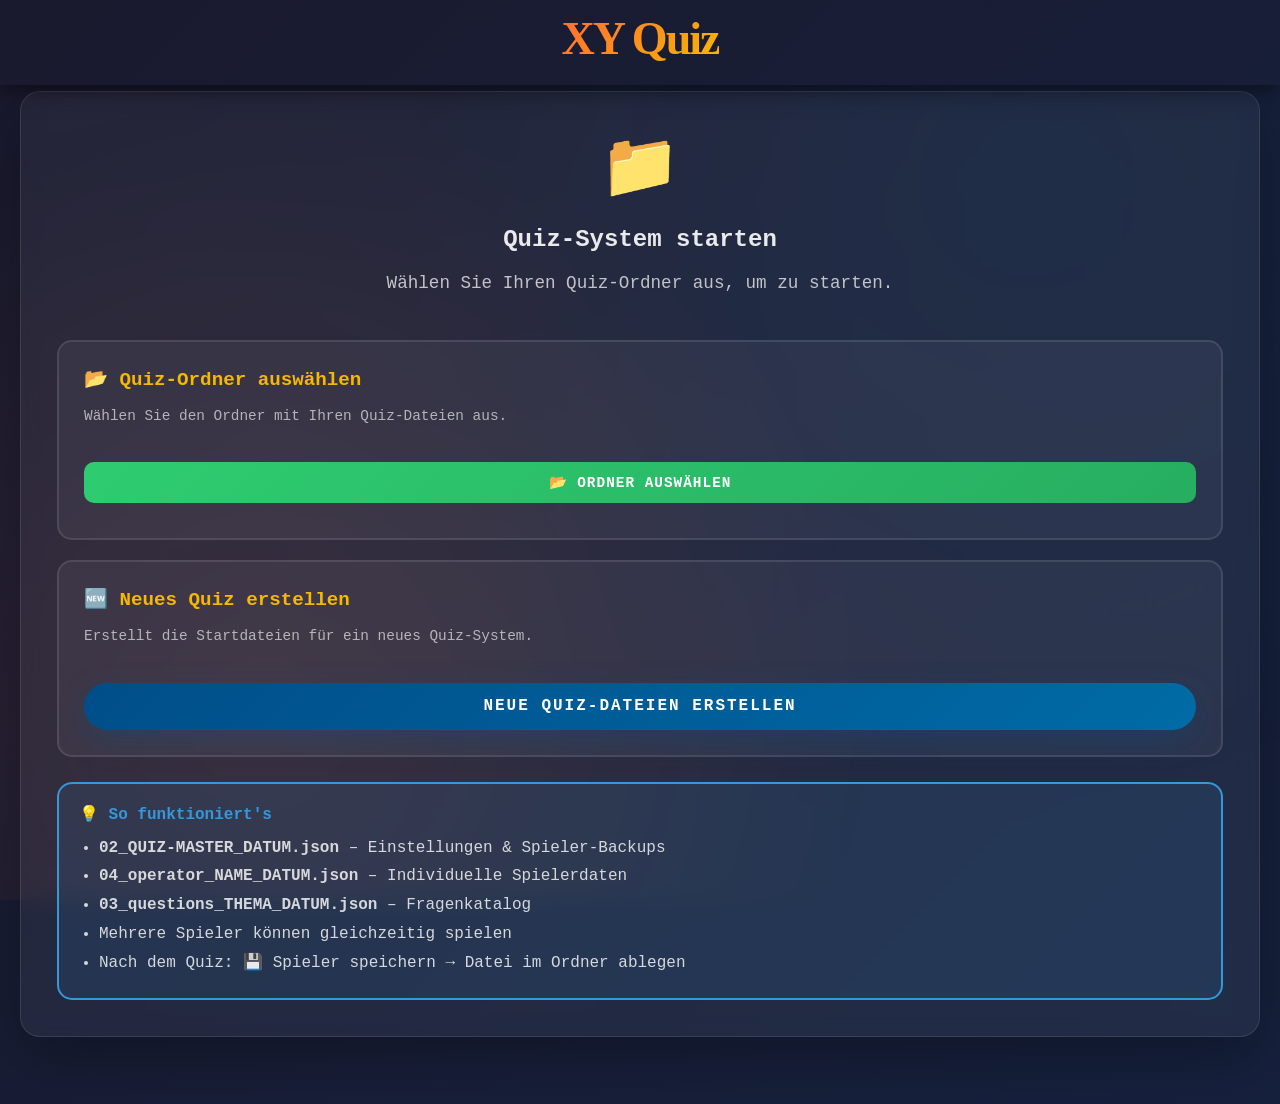
==== index.html @ cc581cd4 "Boss-Fight: Abbrechen-Button hinzugefügt (kein XP bei Abbruch)" ====
<!-- Quiz-System v4.0 — Development Version (Split Files) -->
<!DOCTYPE html>
<html lang="de">
<head>
    <meta charset="UTF-8">
    <meta name="viewport" content="width=device-width, initial-scale=1.0">
    <title>Quiz System</title>
    <link rel="stylesheet" href="css/00-base.css">
    <link rel="stylesheet" href="css/01-screens.css">
    <link rel="stylesheet" href="css/02-admin.css">
    <link rel="stylesheet" href="css/03-plugins.css">
</head>
<body>
<div id="globalBadgeTooltip"></div>
<!-- Badge Sidebars (links und rechts) -->
<div class="badge-sidebar badge-sidebar-left" id="badgeSidebarLeft" style="display: none;">
    <div class="sidebar-header-row">
        <button class="sidebar-collapse-btn-inline" data-action="toggleSidebarCollapse" data-args='["left"]' title="Einklappen">◀</button>
        <div class="sidebar-drag-handle-inline" title="Ziehen zum Verschieben">⠿</div>
        <div class="sidebar-header-username" id="badgeSidebarTitleLeft">Nutzer</div>
    </div>
    <button class="sidebar-reset-btn" id="sidebarResetLeft" data-action="resetSidebarPosition" data-args='["left"]' title="Standardposition" style="display:none;">↺</button>
    <button class="sidebar-save-btn" id="sidebarSaveLeft" data-action="saveSidebarPosition" data-args='["left"]' title="Position für Spieler speichern / wiederherstellen" style="display:none;">📌</button>
    <div class="sidebar-inner" id="sidebarInnerLeft">
        <div id="badgeListLeft"></div>
    </div>
</div>
<div class="badge-sidebar badge-sidebar-right" id="badgeSidebarRight" style="display: none;">
    <div class="sidebar-header-row">
        <div class="sidebar-header-username" id="badgeSidebarTitleRight">Nutzer</div>
        <div class="sidebar-drag-handle-inline" title="Ziehen zum Verschieben">⠿</div>
        <button class="sidebar-collapse-btn-inline" data-action="toggleSidebarCollapse" data-args='["right"]' title="Einklappen">▶</button>
    </div>
    <button class="sidebar-reset-btn" id="sidebarResetRight" data-action="resetSidebarPosition" data-args='["right"]' title="Standardposition" style="display:none;">↺</button>
    <button class="sidebar-save-btn" id="sidebarSaveRight" data-action="saveSidebarPosition" data-args='["right"]' title="Position für Spieler speichern / wiederherstellen" style="display:none;">📌</button>
    <div class="sidebar-inner" id="sidebarInnerRight">
        <div id="badgeListRight"></div>
    </div>
</div>

<!-- Sidebar Toggle-Buttons (sichtbar wenn Sidebar eingeklappt) -->
<button class="sidebar-toggle-tab sidebar-toggle-left" id="sidebarToggleLeft" style="display:none;" data-action="toggleSidebarCollapse" data-args='["left"]' title="Badges anzeigen">🏆</button>
<button class="sidebar-toggle-tab sidebar-toggle-right" id="sidebarToggleRight" style="display:none;" data-action="toggleSidebarCollapse" data-args='["right"]' title="Fähigkeiten anzeigen">⚡</button>

<!-- Features Modal -->
<div class="features-overlay" id="featuresOverlay">
    <div class="features-content">
        <h2 style="text-align: center; font-size: 1.6rem; margin-bottom: 20px;">⚡ Features & Spielsystem</h2>
        
        <h3>📈 XP & Level-System</h3>
        <p>Jedes Quiz bringt XP basierend auf dem Ergebnis. Basis-XP werden mit dem Prozentsatz richtiger Antworten multipliziert. Am ersten Quiz des Tages gibt es +50 Bonus-XP, jedes weitere +10 XP. Das Level steigt progressiv – je höher das Level, desto mehr XP braucht man.</p>
        
        <h3>🏅 Rangliste</h3>
        <p>Die Rangliste zeigt die besten Spieler auf einem Podium (🥇🥈🥉). Klicke auf einen Spieler, um seine Badges und Fähigkeiten zu sehen. Die Anzahl der Podiumsplätze ist im Admin einstellbar.</p>
        <p>Der <strong>Ranglisten-Score</strong> setzt sich aus drei Komponenten zusammen:</p>
        <p style="margin-left: 10px;">
            <strong style="color:#e74c3c;">Qualität (40%)</strong> – Trefferquote der letzten Quiz. Neuere Ergebnisse zählen stärker als ältere (Zeitgewichtung). Wer zuletzt 90% richtig hatte, steht hier besser da als jemand mit 60%.<br><br>
            <strong style="color:#3498db;">Quantität (30%)</strong> – Wie viele Quiz im Bewertungszeitraum gespielt wurden, gemessen am Zielwert (Standard: 15 Quiz). Wer das Ziel erreicht oder übertrifft, bekommt hier volle Punkte.<br><br>
            <strong style="color:#2ecc71;">Aktivität (30%)</strong> – Wie kürzlich das letzte Quiz war. Pro Tag ohne Quiz sinkt dieser Wert um 2 Punkte (ab 100). Nach 50 Tagen Inaktivität ist er bei 0.
        </p>
        <p style="background:rgba(255,255,255,0.05); padding:12px; border-radius:8px; margin-top:10px;">
            <strong>📊 Beispiel:</strong> Spieler A hat eine Trefferquote von 80%, hat 12 von 15 Ziel-Quiz gespielt und sein letztes Quiz war vor 3 Tagen.<br>
            → Qualität: 80 × 0.4 = <strong>32.0</strong><br>
            → Quantität: (12/15 × 100) × 0.3 = 80 × 0.3 = <strong>24.0</strong><br>
            → Aktivität: (100 − 3×2) × 0.3 = 94 × 0.3 = <strong>28.2</strong><br>
            → <strong style="color:var(--accent);">Gesamt-Score: 84.2</strong><br><br>
            Bei identischem Score entscheidet die Gesamt-XP (Lifetime) als Tiebreaker – wer insgesamt mehr gesammelt hat, steht höher.
        </p>
        
        <h3>🏆 Badge-System (40 Badges × 5 Stufen)</h3>
        <p>20 Leistungs-Badges + 10 Fähigkeiten-Badges + 10 Mini-Game-Badges. Jeder Badge hat 5 Stufen: <span style="color:#888">⚪ Grau</span> → <span style="color:#2ecc71">🟢 Grün</span> → <span style="color:#3498db">🔵 Blau</span> → <span style="color:#9b59b6">🟣 Lila</span> → <span style="color:#f1c40f">🥇 Gold</span>. Gold ist kalibriert für ~2 Jahre bei 10 Quiz/Tag.</p>
        <p><strong>Leistungs-Badges:</strong></p>
        <div class="stats-grid">
            <span>🌅 <strong>Frühaufsteher</strong> – Quiz vor 07:00</span>
            <span>🦉 <strong>Nachteule</strong> – Quiz nach 22:00</span>
            <span>💯 <strong>Perfektionist</strong> – 100% im Quiz</span>
            <span>🏃 <strong>Ausdauer</strong> – Quiz absolviert</span>
            <span>📅 <strong>Täglicher Held</strong> – Tage mit Quiz</span>
            <span>🔥 <strong>Streak</strong> – Tage in Folge</span>
            <span>🧠 <strong>Wissensmeister</strong> – Richtige Antworten</span>
            <span>✏️ <strong>Fleißig</strong> – Fragen beantwortet</span>
            <span>📈 <strong>Aufsteiger</strong> – Level erreicht</span>
            <span>⭐ <strong>XP-Sammler</strong> – XP gesammelt</span>
            <span>🚀 <strong>Schnellstarter</strong> – Quiz in unter 2 Min</span>
            <span>🎉 <strong>Wochenendler</strong> – Quiz am Wochenende</span>
            <span>💪 <strong>Montagsmotivation</strong> – Quiz am Montag</span>
            <span>📊 <strong>Verbesserer</strong> – Quiz über 80%</span>
            <span>🔄 <strong>Comeback</strong> – Nach Pause zurück</span>
            <span>🏅 <strong>Marathon</strong> – 5+ Quiz an einem Tag</span>
            <span>🗺️ <strong>Entdecker</strong> – Verschiedene Fragen</span>
            <span>👑 <strong>Meister</strong> – Platz 1 erreicht</span>
            <span>🎖️ <strong>Veteran</strong> – Monate aktiv</span>
        </div>
        <p><strong>Fähigkeiten-Badges</strong> (zählen Nutzungen der jeweiligen Fähigkeit):</p>
        <div class="stats-grid">
            <span>🎯 <strong>Joker-Meister</strong> – 50:50 eingesetzt</span>
            <span>📞 <strong>Telefonmeister</strong> – Telefon-Joker</span>
            <span>⏭️ <strong>Springer</strong> – Fragen übersprungen</span>
            <span>🔄 <strong>Comeback-Kid</strong> – Zweite Chance</span>
            <span>💡 <strong>Detektiv</strong> – Hinweise genutzt</span>
            <span>✨ <strong>XP-Booster</strong> – Doppelte XP</span>
            <span>🛡️ <strong>Verteidiger</strong> – Schutzschild</span>
            <span>🎲 <strong>Tauscher</strong> – Fragentausch</span>
            <span>👥 <strong>Teamplayer</strong> – Teambonus</span>
            <span>⚡ <strong>Alleskönner</strong> – Alle Fähigkeiten genutzt</span>
        </div>
        <p><strong>Mini-Game-Badges</strong> (zählen Spiel-Aktivität):</p>
        <div class="stats-grid">
            <span>🎰 <strong>Glückspilz</strong> – Glücksrad gedreht</span>
            <span>💰 <strong>Jackpot</strong> – Spinner-XP gewonnen</span>
            <span>⚡ <strong>Blitzreflex</strong> – Speed-Tap gespielt</span>
            <span>🏎️ <strong>Überschall</strong> – Speed-Tap Ø &lt;300ms</span>
            <span>🐉 <strong>Drachentöter</strong> – Bosse besiegt</span>
            <span>⚔️ <strong>Herausforderer</strong> – Boss-Fights gespielt</span>
        </div>
        
        <h3>⚡ Fähigkeiten (10 Abilities)</h3>
        <p>Jede Fähigkeit wird durch Leistung freigeschaltet. Jede erfüllte Bedingung gibt <strong>+1 Ladung</strong> – verbrauchte Ladungen sind weg und müssen neu verdient werden. Pro Frage kann jede Fähigkeit einmal eingesetzt werden. Es gibt <strong>kein Limit</strong> für gesammelte Ladungen.</p>
        <h4>🎯 50:50 Joker</h4><p>Entfernt 2 falsche MC-Antworten. <strong>+1 Ladung</strong> pro 3 Quiz in 1 Stunde.</p>
        <h4>📞 Telefon-Joker</h4><p>Frage wird anderem Spieler gestellt – bei richtig: 5× Punkte für beide. <strong>+1 Ladung</strong> pro 5 Quiz mit 80%+.</p>
        <h4>⏭️ Überspringen</h4><p>Frage ohne Strafe überspringen. <strong>+1 Ladung</strong> pro 10 Quiz absolviert.</p>
        <h4>🔄 Zweite Chance</h4><p>Bei falscher Antwort nochmal versuchen. <strong>+1 Ladung</strong> pro 3 Tage Streak.</p>
        <h4>💡 Hinweis</h4><p>Zeigt einen vom Admin hinterlegten Hinweis als Tooltip an. Ist keiner vorhanden, wird die Ladung nicht verbraucht. <strong>+1 Ladung</strong> pro 20 verschiedene Fragen.</p>
        <h4>✨ Doppelte XP</h4><p>Nächste richtige Antwort = 2× XP. <strong>+1 Ladung</strong> pro perfektes Quiz (100%).</p>
        <h4>🛡️ Schutzschild</h4><p>Eine falsche Antwort bricht den Streak nicht. <strong>+1 Ladung</strong> pro 7 Tage Streak.</p>
        <h4>🎲 Fragentausch</h4><p>Aktuelle Frage durch andere ersetzen. <strong>+1 Ladung</strong> pro 5 Marathon-Tage.</p>
        <h4>👥 Teambonus</h4><p>3× XP für dich und einen Mitspieler. <strong>+1 Ladung</strong> pro 3 genutzte Telefon-Joker.</p>
        
        <h3>🔌 Plugin-System (v4.0)</h3>
        <p>Das Quiz-System ist modular aufgebaut — alle Features sind eigenständige <strong>Plugins</strong>, die einzeln aktiviert oder deaktiviert werden können. Admins können im Admin-Bereich unter "🔌 Plugins" jedes Feature an- oder ausschalten. Deaktivierte Features verschwinden komplett von der Startseite, die zugehörigen Buttons und Sidebars werden ausgeblendet.</p>
        <p><strong>Pflicht-Features</strong> (immer aktiv): Quiz, Fragen-Manager, Benutzerverwaltung. <strong>Optionale Features</strong>: alle Mini-Games, Badge-System, Bestenliste, Fähigkeiten. Die Plugin-Konfiguration wird automatisch im Master-Backup gespeichert und beim Import wiederhergestellt.</p>
        
        <h3>💾 Datenspeicherung</h3>
        <p>Das Quiz nutzt 3 Dateitypen im Ordner: <strong>02_QUIZ-MASTER</strong> (Einstellungen & Spieler-Backups), <strong>04_operator</strong> (Spielerdaten) und <strong>03_questions</strong> (Fragenkataloge). Fragen können als separate Themenblöcke verwaltet werden – einfach die 03-Datei im Ordner austauschen um andere Fragen zu laden. Im Admin-Bereich kann zwischen Klartext und Base64-Kodierung gewählt werden – die Einstellung gilt für alle drei Dateitypen.</p>
        
        <h3>🎮 Mini-Games</h3>
        <p>Neben dem klassischen Quiz gibt es 5 Mini-Games, die als Belohnung oder eigener Spielmodus verfügbar sind. XP aus Mini-Games sind ein netter Bonus, aber nicht die Hauptquelle – das Quiz bleibt zentral.</p>
        <h4>🎰 Glücksrad</h4><p>Wird automatisch nach einem Quiz angeboten, wenn genug Fragen richtig beantwortet wurden. Drehe das Rad für Bonus-XP – oder "Nochmal drehen" für eine zweite Chance. Auslöser und Höchstgewinn sind im Admin einstellbar.</p>
        <h4>⚡ Speed-Tap Reaktionstest</h4><p>Nach einer einstellbaren Anzahl von Quiz am selben Tag erscheint der Reaktionstest. Ein Ziel erscheint an zufälliger Position – so schnell wie möglich antippen! 5 Runden, und je schneller der Durchschnitt, desto mehr Bonus-XP. Unter 300ms = Top-Bonus.</p>
        <h4>⚔️ Boss-Fight</h4><p>Nach einer Serie starker Quiz-Ergebnisse (>80%) wird ein Boss-Fight freigeschaltet. 5 verschiedene Bosse mit eigenen Angriffen: Timer-Verkürzung, Antworten vernebeln, Antworten mischen. Besiege den Boss durch richtige Antworten – aber Vorsicht, falsche Antworten kosten Leben!</p>

        <div style="text-align: center; margin-top: 25px;">
            <button class="btn" data-toggle-overlay="featuresOverlay" data-overlay-show="false">Verstanden!</button>
        </div>
    </div>
</div>

<!-- Admin System-Handbuch Overlay -->
<div class="features-overlay" id="adminFeaturesOverlay">
    <div style="background:var(--bg-dark);border-radius:20px;padding:35px;max-width:900px;width:95%;max-height:90vh;overflow-y:auto;border:2px solid var(--accent);position:relative;">
        <button data-toggle-overlay="adminFeaturesOverlay" data-overlay-show="false" style="position:absolute;top:15px;right:15px;background:none;border:none;color:var(--text);font-size:1.5rem;cursor:pointer;">✕</button>
        <h2 style="text-align:center;margin-bottom:25px;">📖 System-Handbuch</h2>

        <h3 class="section-heading">📁 Datei-Namenskonventionen</h3>
        <p>Das Quiz erkennt Dateien am <strong>Prefix</strong>. Alle Dateien müssen im selben Ordner liegen und per Ordner-Upload geladen werden.</p>
        <table class="info-table">
            <tr>
                <td class="td-bold td-nowrap">02_QUIZ-MASTER_*.json</td>
                <td>Einstellungen, Passwörter, Spieler-Backups. Bei mehreren wird die <strong>neueste</strong> verwendet.</td>
            </tr>
            <tr>
                <td class="td-bold td-nowrap">04_operator_NAME_*.json</td>
                <td>Individuelle Spielerdaten (XP, Badges, Statistiken). NAME = Spielerkürzel.</td>
            </tr>
            <tr>
                <td class="td-bold td-nowrap">03_questions_THEMA_*.json</td>
                <td>Fragenkatalog. <strong>Mehrere Dateien werden zusammengeführt</strong> – alle Fragen landen im selben Pool.</td>
            </tr>
            <tr style="background:rgba(231,76,60,0.1);">
                <td style="padding:8px;font-weight:700;white-space:nowrap;color:#e74c3c;">03_questions_CORE_*.json</td>
                <td>CORE-Datei: Beim <strong>1. Quiz des Tages</strong> kommen X% der Fragen aus diesem Pool (Standard: 70%).</td>
            </tr>
        </table>

        <h3 class="section-heading">📌 CORE-Fragen System</h3>
        <p>Der Dateiname muss mit <code class="code-tag">03_questions_CORE</code> beginnen (Groß-/Kleinschreibung egal):</p>
        <ul style="margin:8px 0 8px 20px;line-height:1.8;">
            <li><code class="code-tag">03_questions_CORE_2026-02-05.json</code> ✅</li>
            <li><code class="code-tag">03_questions_Core_Pflichtfragen.json</code> ✅</li>
            <li><code class="code-tag">03_questions_Anatomie_Core.json</code> ❌ CORE muss direkt nach 03_questions_ stehen</li>
        </ul>
        <p><strong>Ablauf:</strong> 1. Quiz des Tages → 70% CORE + 30% Gesamtpool. Alle weiteren Quizze → normaler Pool. Spaced Repetition bleibt immer aktiv.</p>

        <h3 class="section-heading">🎮 Fragetypen</h3>
        <table class="info-table">
            <tr><td class="td-bold">multiple-choice</td><td>Antworten anklicken. Eine oder mehrere richtig. Feld: <code class="code-tag">answers[]</code></td></tr>
            <tr><td class="td-bold">text</td><td>Freitext-Eingabe (case-insensitive). Feld: <code class="code-tag">correctAnswer</code> (String oder Array)</td></tr>
            <tr><td class="td-bold">imagemap</td><td>Auf Bild klicken. Kreis oder Polygon als Zielzone. Feld: <code class="code-tag">targets[]</code></td></tr>
        </table>

        <h3 class="section-heading">📄 Fragen-JSON Struktur</h3>
        <pre style="background:rgba(0,0,0,0.3);padding:15px;border-radius:10px;font-size:0.8rem;overflow-x:auto;line-height:1.5;">{ "version": "1.0", "theme": "Thema", "questions": [
  { "id": 1, "questionId": "001", "text": "Frage?",
"type": "multiple-choice",
"answers": [{"text":"A","correct":false},{"text":"B","correct":true}],
"active": true,
"media": {"type":"image","path":"medien/bild.png"},
"explanation": "Erklärung...", "hint": "Hinweis..." }
]}</pre>

        <h3 class="section-heading">⚙️ Einstellungen</h3>
        <table class="info-table">
            <tr><td style="padding:6px;font-weight:700;">Fragen/Quiz</td><td style="padding:6px;">Anzahl pro Durchlauf (Standard: 10)</td></tr>
            <tr><td style="padding:6px;font-weight:700;">CORE-Anteil</td><td style="padding:6px;">% CORE-Fragen beim 1. Quiz (0=aus, Standard: 70%)</td></tr>
                            <tr><td style="padding:6px;font-weight:700;">XP-System</td><td style="padding:6px;">baseXP × level^exponent. Tagesbonus. Level 1–100.</td></tr>
            <tr><td style="padding:6px;font-weight:700;">Bestenliste</td><td style="padding:6px;">Gewichteter Score: Qualität + Aktivität + Streak</td></tr>
            <tr><td style="padding:6px;font-weight:700;">Verschlüsselung</td><td style="padding:6px;">Base64-Kodierung für alle Exports (kein echtes Encryption)</td></tr>
        </table>

        <h3 class="section-heading">🏅 Abilities (10)</h3>
        <table class="info-table-sm">
            <tr><td>🛡️ Shield</td><td>Falsch → richtig</td><td class="td-muted">+1/5 Quizze</td></tr>
            <tr><td>⏭️ Skip</td><td>Frage überspringen</td><td class="td-muted">+1/8 Quizze</td></tr>
            <tr><td>2️⃣ SecondChance</td><td>Zweiter Versuch</td><td class="td-muted">+1/10 Quizze</td></tr>
            <tr><td>💡 Hint</td><td>Hinweis zeigen</td><td class="td-muted">+1/3 Quizze</td></tr>
            <tr><td>🎲 FiftyFifty</td><td>2 falsche weg (MC)</td><td class="td-muted">+1/7 Quizze</td></tr>
            <tr><td>⭐ DoubleXP</td><td>Doppelte XP</td><td class="td-muted">+1/15 Quizze</td></tr>
            <tr><td>📞 Phone</td><td>Frage weiterleiten</td><td class="td-muted">+1/12 Quizze</td></tr>
            <tr><td>🤝 TeamBonus</td><td>Team-XP-Bonus</td><td class="td-muted">+1/20 Quizze</td></tr>
            <tr><td>🔀 Swap</td><td>Frage tauschen</td><td class="td-muted">+1/6 Quizze</td></tr>
                        </table>

        <h3 class="section-heading">🔌 Plugin-Verwaltung</h3>
        <p>Im Admin unter <strong>"🔌 Plugins"</strong> können Features einzeln aktiviert/deaktiviert werden. Jedes Plugin hat eine Karte mit Toggle-Schalter.</p>
        <table class="info-table-sm">
            <tr><td style="padding:6px;font-weight:700;color:#3498db;">Quiz-Modi</td><td style="padding:6px;">Classic Quiz*</td></tr>
            <tr><td style="padding:6px;font-weight:700;color:#2ecc71;">Features</td><td style="padding:6px;">Fähigkeiten, Badge-System, Bestenliste</td></tr>
            <tr><td style="padding:6px;font-weight:700;color:#9b59b6;">Mini-Games</td><td style="padding:6px;">Glücksrad, Speed-Tap, Boss-Fight</td></tr>
            <tr><td style="padding:6px;font-weight:700;color:#e74c3c;">Admin</td><td style="padding:6px;">Fragen-Manager*, Benutzerverwaltung*</td></tr>
        </table>
        <p><strong>* Pflicht-Plugins</strong> können nicht deaktiviert werden (Toggle ausgegraut). Die Plugin-Konfiguration wird automatisch in Export/Import und Master-Backup mitgespeichert.</p>

        <h3 class="section-heading">🔑 Passwörter</h3>
        <p><strong>Admin:</strong> Zugang zu Einstellungen, Fragen, Export.<br>
        <strong>Super-Admin:</strong> Zusätzlich Spieler bearbeiten, XP ändern, löschen, zurücksetzen.</p>

        <h3 class="section-heading">🎮 Mini-Games System</h3>
        <p>Alle Mini-Games sind im Admin unter <strong>Einstellungen → 🎮 Mini-Games</strong> konfigurierbar. XP aus Spielen sind bewusst als Bonus konzipiert (Standard: 5 XP/richtige Antwort), nicht als Hauptquelle.</p>
        <table class="info-table-sm">
            <tr><td class="td-bold">🎰 Glücksrad</td><td>Nach Quiz bei X richtigen Antworten</td><td class="td-muted">minCorrect, maxXP</td></tr>
            <tr><td class="td-bold">⚔️ Boss-Fight</td><td>Nach X Quiz mit >80%</td><td class="td-muted">threshold, hp, lives, winXP</td></tr>
        </table>
        <p><strong>Einstellungen:</strong> Alle Mini-Games können einzeln ein-/ausgeschaltet werden. Settings werden automatisch im Master-Backup (02_QUIZ-MASTER) unter <code class="code-tag">quizSettings.miniGames</code> gespeichert.</p>

        <div style="text-align:center;margin-top:25px;">
            <button class="btn" data-toggle-overlay="adminFeaturesOverlay" data-overlay-show="false">Verstanden!</button>
        </div>
    </div>
</div>

<div class="container">
    <header>
        <div style="display:flex;align-items:center;justify-content:center;gap:20px;">
            <span class="header-username" id="headerUserLeft" style="font-size:1.7rem;color:var(--accent);font-weight:700;min-width:80px;text-align:right;white-space:nowrap;overflow:hidden;text-overflow:ellipsis;"></span>
            <h1 id="quizTitle" style="flex-shrink:0;">XY Quiz</h1>
            <span class="header-username" id="headerUserRight" style="font-size:1.7rem;color:var(--accent);font-weight:700;min-width:80px;text-align:left;white-space:nowrap;overflow:hidden;text-overflow:ellipsis;"></span>
        </div>
    </header>

    <!-- Start Screen -->
    <div id="startScreen" class="screen">
        <div class="card">
            <!-- Leaderboard Podium -->
            <div id="leaderboard" class="leaderboard"></div>
            
            <h2 class="user-selection-title">Benutzer wählen</h2>
            <div class="user-select" id="userSelect"></div>
            <div style="margin-top: 30px; display:flex; flex-direction:column; gap:12px;">
                <div class="btn" id="startQuizBtn" style="width:100%;font-size:1.3rem;padding:20px;display:flex;align-items:center;cursor:pointer;opacity:0.5;pointer-events:none;justify-content:center;box-sizing:border-box;border:2px solid rgba(0,0,0,0.4);" data-action="startQuiz">
                    <span style="font-weight:700;">Quiz Starten</span>
                </div>
                <div style="display: flex; gap: 15px; flex-wrap: wrap;">
                    <button class="btn btn-secondary" data-action="showAdminLogin">⚙️ Admin-Bereich</button>
                    <button class="btn btn-secondary" data-action="saveCurrentPlayer" id="savePlayerBtn">
                        💾 Spieler speichern
                    </button>
                    <button class="btn btn-secondary" data-action="saveMasterBackup" id="exportAllBtn">
                        💾 Master-Backup
                    </button>
                    <button class="btn" data-toggle-overlay="featuresOverlay" style="background: linear-gradient(135deg, #e67e22, #f39c12); box-shadow: 0 10px 30px rgba(230,126,34,0.3);">
                        ⚡ Features
                    </button>
                </div>
                <div style="display: flex; gap: 15px; flex-wrap: wrap; margin-top: 15px; justify-content: center;">
                    <div id="modeIndicator" class="btn btn-secondary" style="
                         background: linear-gradient(135deg, #c0392b, #e74c3c); 
                         box-shadow: 0 10px 30px rgba(231, 76, 60, 0.3);
                         cursor: default; pointer-events: none;">
                        Database: <span id="modeFolder"></span> · Operator Count: <span id="modeOperatorCount">0</span> · <span id="modeDuplicates"></span>
                    </div>
                </div>
            </div>
        </div>
    </div>

    <!-- Import Screen (Initial) -->
    <div id="importScreen" class="screen active">
        <div class="card">
            <div style="text-align: center; margin-bottom: 40px;">
                <div style="font-size: 4rem; margin-bottom: 20px;">📁</div>
                <h2 style="margin-bottom: 15px;">Quiz-System starten</h2>
                <p style="font-size: 1.1rem; opacity: 0.8; line-height: 1.8;">
                    Wählen Sie Ihren Quiz-Ordner aus, um zu starten.
                </p>
            </div>

            <!-- Mehrspieler (Ordner) -->
            <div class="export-card mb-20">
                <h4>📂 Quiz-Ordner auswählen</h4>
                <p style="margin-bottom: 15px;">Wählen Sie den Ordner mit Ihren Quiz-Dateien aus.</p>
                <div class="file-input-wrapper">
                    <input type="file" id="folderInput" webkitdirectory multiple data-change="loadFromFolderInput">
                    <label for="folderInput" class="file-input-label" style="width: 100%; text-align: center;">
                        📂 Ordner auswählen
                    </label>
                </div>
                <div id="folderStatus" style="display: none; margin-top: 15px; padding: 15px; background: rgba(46, 204, 113, 0.1); border-radius: 10px;">
                    <div style="display: flex; align-items: center; gap: 10px; margin-bottom: 10px;">
                        <span style="color: var(--correct); font-size: 1.5rem;">✓</span>
                        <strong id="folderName">Ordner geladen</strong>
                    </div>
                    <div id="folderStats" style="font-size: 0.9rem; opacity: 0.8;"></div>
                </div>
            </div>

            <!-- Neuen Ordner erstellen -->
            <div class="export-card">
                <h4>🆕 Neues Quiz erstellen</h4>
                <p>Erstellt die Startdateien für ein neues Quiz-System.</p>
                <button class="btn btn-secondary" data-action="createNewMultiplayerFiles" style="width: 100%; margin-top: 15px;">
                    Neue Quiz-Dateien erstellen
                </button>
            </div>

            <!-- Hinweis-Box -->
            <div style="background: rgba(52, 152, 219, 0.1); border: 2px solid #3498db; 
                        padding: 20px; border-radius: 15px; margin-top: 25px;">
                <h4 style="color: #3498db; margin-bottom: 10px;">💡 So funktioniert's</h4>
                <ul style="line-height: 1.8; opacity: 0.9; margin: 0; padding-left: 20px;">
                    <li><strong>02_QUIZ-MASTER_DATUM.json</strong> – Einstellungen & Spieler-Backups</li>
                    <li><strong>04_operator_NAME_DATUM.json</strong> – Individuelle Spielerdaten</li>
                    <li><strong>03_questions_THEMA_DATUM.json</strong> – Fragenkatalog</li>
                    <li>Mehrere Spieler können gleichzeitig spielen</li>
                    <li>Nach dem Quiz: 💾 Spieler speichern → Datei im Ordner ablegen</li>
                </ul>
            </div>
        </div>
    </div>

    <!-- Password Modal -->
    <div id="passwordModal" class="modal">
        <div class="modal-content">
            <h2>Admin-Zugang</h2>
            <p style="opacity: 0.7; margin-bottom: 20px;">Bitte geben Sie das Admin-Passwort ein.</p>
            <form id="passwordForm" data-submit="checkPassword">
                <input type="password" id="passwordInput" placeholder="Passwort" autofocus>
                <div id="passwordError" class="error-message">Falsches Passwort!</div>
                <div style="display: flex; gap: 15px; margin-top: 20px;">
                    <button type="submit" class="btn">Anmelden</button>
                    <button type="button" class="btn btn-secondary" data-action="closePasswordModal">Abbrechen</button>
                </div>
            </form>
            <p style="margin-top: 20px; font-size: 0.85rem; opacity: 0.5;">
                Standard-Passwort: admin
            </p>
        </div>
    </div>
    
    <!-- Super-Admin Password Modal -->
    <div id="superAdminModal" class="modal">
        <div class="modal-content">
            <h2>🔐 Super-Admin Zugang</h2>
            <p style="opacity: 0.7; margin-bottom: 20px;">Der Benutzerbereich erfordert das Super-Admin Passwort.</p>
            <form id="superAdminForm" data-submit="checkSuperAdminPassword">
                <input type="password" id="superAdminInput" placeholder="Super-Admin Passwort" autofocus>
                <div id="superAdminError" class="error-message">Falsches Passwort!</div>
                <div style="display: flex; gap: 15px; margin-top: 20px;">
                    <button type="submit" class="btn">Anmelden</button>
                    <button type="button" class="btn btn-secondary" data-action="closeSuperAdminModal">Abbrechen</button>
                </div>
            </form>
            <p style="margin-top: 20px; font-size: 0.85rem; opacity: 0.5;">
                Standard-Passwort: super
            </p>
        </div>
    </div>

    <!-- Quiz Screen -->
    <div id="quizScreen" class="screen">
        <div class="progress-bar">
            <div class="progress-fill" id="progressFill"></div>
        </div>
        <div class="card">
            <div class="question-header">
                <div class="question-number" id="questionNumber"></div>
                <div class="quiz-xp-counter" id="quizXPCounter">+0 XP</div>
                <div class="question-number quiz-username" id="currentUserName"></div>
            </div>
            <div id="questionMedia" class="question-media"></div>
            <div class="question-text" id="questionText"></div>
            <div class="answers" id="answersContainer"></div>
            <div class="ability-bar" id="abilityBar" style="display:none;"></div>
            <div id="submitBtnContainer"></div>
            <div id="explanationContainer" style="display:none; margin-top: 20px; padding: 20px; background: rgba(52, 152, 219, 0.1); border: 2px solid #3498db; border-radius: 15px;">
                <div style="display: flex; align-items: center; gap: 10px; margin-bottom: 10px;">
                    <span style="font-size: 1.3rem;">📖</span>
                    <strong style="color: #3498db;">Erklärung</strong>
                </div>
                <div id="explanationText" style="line-height: 1.6; opacity: 0.9;"></div>
            </div>
            <div style="display: flex; gap: 15px; margin-top: 30px;">
                <button class="btn btn-secondary" data-action="showExplanation" id="explainBtn" style="display: none; flex: 1;">📖 Erklärung anzeigen</button>
                <button class="btn" data-action="nextQuestion" id="nextBtn" style="display: none; flex: 1;">Weiter <span style="opacity: 0.7; font-size: 0.85em;">(Enter ↵)</span></button>
            </div>
            <div style="margin-top: 15px; text-align: center;">
                <button class="btn btn-small btn-secondary" id="abandonQuizBtn" data-action="abandonQuiz" title="Quiz vorzeitig beenden (Esc)" style="padding:6px 18px;font-size:0.82rem;opacity:0.5;transition:opacity 0.2s;">✕ Beenden <span style="opacity: 0.6; font-size: 0.8em;">(Esc)</span></button>
                <div id="quizQuestionIdInfo" style="margin-top:6px;font-size:0.7rem;opacity:0.25;color:var(--text);user-select:text;"></div>
            </div>
        </div>
    </div>

    <!-- Results Screen -->
    <div id="resultsScreen" class="screen">
        <div class="card">
            <div class="results-container">
                <h2 style="font-size: 2.5rem; margin-bottom: 20px;">Quiz Abgeschlossen!</h2>
                <div class="results-score" id="finalScore"></div>
                <div class="results-message" id="resultsMessage"></div>
                <div class="results-details">
                    <div class="result-stat">
                        <div class="result-stat-value" id="correctCount"></div>
                        <div class="result-stat-label">Richtig</div>
                    </div>
                    <div class="result-stat">
                        <div class="result-stat-value" id="incorrectCount"></div>
                        <div class="result-stat-label">Falsch</div>
                    </div>
                    <div class="result-stat" id="skippedStat" style="display:none">
                        <div class="result-stat-value" id="skippedCount"></div>
                        <div class="result-stat-label">Übersprungen</div>
                    </div>
                    <div class="result-stat">
                        <div class="result-stat-value" id="totalQuestions"></div>
                        <div class="result-stat-label">Gesamt</div>
                    </div>
                </div>
                
                <div style="background: rgba(247, 184, 1, 0.1); border: 2px solid var(--accent); 
                            padding: 20px; border-radius: 15px; margin: 30px 0;">
                    <strong style="color: var(--accent);">💾 Wichtig: Daten speichern!</strong>
                    <p style="margin-top: 10px; opacity: 0.9;">
                        Exportieren Sie jetzt Ihre Datendatei, um Ihre Ergebnisse zu sichern.
                    </p>
                </div>
                
                <div style="display: flex; gap: 15px; justify-content: center;">
                    <button class="btn" data-action="exportAllDataAndContinue">💾 Daten Exportieren & Weiter</button>
                    <button class="btn btn-secondary" data-action="restartQuiz">Neues Quiz</button>
                </div>
            </div>
        </div>
    </div>

    <!-- Admin Screen -->
    <div id="adminScreen" class="screen">
        <a href="#" class="back-btn" data-action="logoutAdmin">← Abmelden</a>
        <div class="card">
            <h2 style="margin-bottom: 30px; font-size: 2rem;">⚙️ Admin-Bereich</h2>
            <div class="admin-nav">
                <button class="btn btn-small" data-action="showAdminSection" data-args='["settings"]'>Einstellungen</button>
                <button class="btn btn-small" data-action="showAdminSection" data-args='["fragen2"]'>Fragen verwalten</button>
                <button class="btn btn-small" data-action="showAdminSection" data-args='["badges"]'>🏆 Badges verwalten</button>
                <button class="btn btn-small" data-action="showAdminSection" data-args='["backup"]' id="backupNavBtn">💾 Backup & Spieler</button>
                <button class="btn btn-small" data-action="showSuperAdminLogin" data-args='["users"]'>🔐 Benutzer verwalten</button>
                <button class="btn btn-small" data-action="showAdminSection" data-args='["plugins"]' style="background:linear-gradient(135deg,#8e44ad,#9b59b6);">🔌 Plugins</button>
                <button class="btn btn-small" data-toggle-overlay="adminFeaturesOverlay">📖 System-Handbuch</button>
            </div>

            <!-- Settings -->
            <div id="adminSettings" style="display: none;" class="admin-settings-compact">
                
                <!-- ══════ ALLGEMEIN ══════ -->
                <div class="section-block">
                    <div class="section-title">⚙️ Allgemein</div>
                    <div class="field-row">
                        <span class="field-label">Quiz-Name</span>
                        <input type="text" id="quizNameInput" value="XY Quiz" data-change="updateQuizName">
                        <div class="toggle-row">
                            <label class="toggle-switch">
                                <input type="checkbox" id="encryptToggle" data-change="toggleEncryptPlayerData">
                                <span class="toggle-slider"></span>
                            </label>
                            <span style="font-size:0.8rem;opacity:0.7;" id="encryptHint">Klartext</span>
                        </div>
                    </div>
                    <div class="field-row">
                        <span class="field-label">Fragen pro Quiz</span>
                        <input type="number" id="questionsPerQuizInput" min="1" max="100" value="10" data-change="updateQuizSettings">
                        <span class="field-label" style="min-width:100px;">Podiumsplätze</span>
                        <input type="number" id="podiumPlacesInput" min="1" max="20" value="3" data-change="updateQuizSettings">
                    </div>
                </div>

                <!-- ══════ BILDANZEIGE ══════ -->
                <div class="section-block">
                    <div class="section-title">🖼️ Bildanzeige im Quiz</div>
                    <div class="field-row" style="align-items:center;">
                        <span class="field-label" style="min-width:120px;">Bildbreite</span>
                        <input type="range" id="quizImageWidthSlider" min="30" max="100" step="5" value="80"
                               data-input="updateQuizImageWidth"
                               style="flex:1;min-width:120px;">
                        <span id="quizImageWidthVal" style="font-size:0.85rem;opacity:0.8;min-width:40px;text-align:right;">80%</span>
                    </div>
                    <div style="font-size:0.75rem;opacity:0.5;margin-top:4px;">Steuert die Bildbreite relativ zur Quiz-Breite. Skaliert automatisch auf allen Bildschirmgrößen.</div>
                </div>

                <!-- ══════ CORE-FRAGEN ══════ -->
                <div class="section-block">
                    <div class="section-title">📌 CORE-Fragen</div>
                    <div class="field-row">
                        <span class="field-label">CORE-Anteil (1. Quiz/Tag)<span class="hint">0 = deaktiviert</span></span>
                        <input type="range" id="corePercentInput" min="0" max="100" step="5" value="70"
                               data-input="updateRangeDisplay" data-args='["corePercentValue", "%"]'>
                        <span id="corePercentValue" style="font-weight:700;min-width:40px;font-size:0.9rem;">70%</span>
                        <button class="btn-save" data-action="saveCorePercent">Speichern</button>
                    </div>
                </div>

                <!-- ══════ SPACED REPETITION ══════ -->
                <div class="section-block">
                    <div class="section-title">🔀 Fragen-Mischung (Spaced Repetition)</div>
                    <div class="field-row">
                        <span class="field-label">Zufälligkeit<span class="hint">0 = reines SR, 100 = komplett zufällig</span></span>
                        <input type="range" id="srRandomnessInput" min="0" max="100" step="5" value="40"
                               data-input="updateRangeDisplay" data-args='["srRandomnessValue", "%"]'>
                        <span id="srRandomnessValue" style="font-weight:700;min-width:40px;font-size:0.9rem;">40%</span>
                    </div>
                    <div style="font-size:0.75rem;opacity:0.6;margin:-4px 0 8px 0;padding-left:2px;">
                        0% = Nur schwache/neue Fragen · 40% = Empfohlen · 100% = Rein zufällig
                    </div>
                    <div class="grid-2col">
                        <div class="field-row">
                            <span class="field-label">Streak-Sperre<span class="hint">Stunden Pause nach Streak</span></span>
                            <input type="number" id="srCooldownInput" min="1" max="720" step="1" value="48">
                        </div>
                        <div class="field-row">
                            <span class="field-label">Streak-Schwelle<span class="hint">× korrekt in Folge</span></span>
                            <input type="number" id="srStreakInput" min="2" max="10" step="1" value="3">
                        </div>
                    </div>
                    <div style="font-size:0.75rem;opacity:0.6;margin:-4px 0 8px 0;padding-left:2px;">
                        Fragen die N× hintereinander korrekt beantwortet wurden, werden für X Stunden pausiert.
                    </div>
                    <div class="grid-2col">
                        <div class="field-row">
                            <span class="field-label">Core-Limit Quiz 1<span class="hint">Max. Core-Fragen im 1. Quiz des Tages (0=kein Limit)</span></span>
                            <input type="number" id="maxCoreFirstInput" min="0" max="50" step="1" value="0">
                        </div>
                        <div class="field-row">
                            <span class="field-label">Core-Limit Folge-Quiz<span class="hint">Max. Core-Fragen ab 2. Quiz (0=kein Limit)</span></span>
                            <input type="number" id="maxCoreSubsequentInput" min="0" max="50" step="1" value="0">
                        </div>
                    </div>
                    <div class="grid-2col">
                        <div class="field-row">
                            <span class="field-label">Neu-Fragen-Quote %<span class="hint">% neue/seltene Non-Core-Fragen ab Quiz 2 (0=aus)</span></span>
                            <input type="number" id="freshQuotaInput" min="0" max="100" step="5" value="0">
                        </div>
                        <div class="field-row">
                            <span class="field-label">Neu-Schwelle<span class="hint">Max. asked-Zahl für "selten gestellt"</span></span>
                            <input type="number" id="freshThresholdInput" min="1" max="10" step="1" value="1">
                        </div>
                    </div>
                    <div class="section-actions">
                        <button class="btn-save" data-action="updateSpacedRepetitionSettings">🔀 SR speichern</button>
                    </div>
                </div>

                <!-- ══════ XP-SYSTEM ══════ -->
                <div class="section-block">
                    <div class="section-title">⭐ XP-System</div>
                    <div class="grid-2col">
                        <div class="field-row">
                            <span class="field-label">Basis-XP/Level</span>
                            <input type="number" id="baseXPInput" min="10" max="1000" value="50">
                        </div>
                        <div class="field-row">
                            <span class="field-label">XP-Exponent<span class="hint">1.5=moderat, 2.0=stark</span></span>
                            <input type="number" id="xpExponentInput" min="1" max="3" step="0.1" value="1.3">
                        </div>
                        <div class="field-row">
                            <span class="field-label">Tages-Bonus %<span class="hint">Erstes Quiz am Tag</span></span>
                            <input type="number" id="firstDailyBonusInput" min="100" max="500" value="200">
                        </div>
                        <div class="field-row">
                            <span class="field-label">Weitere Quiz %</span>
                            <input type="number" id="subsequentBonusInput" min="50" max="200" value="100">
                        </div>
                        <div class="field-row">
                            <span class="field-label">XP pro richtige Antwort</span>
                            <input type="number" id="correctAnswerXPInput" min="1" max="100" value="10">
                        </div>
                        <div class="field-row">
                            <span class="field-label">XP pro falsche Antwort<span class="hint">Negativ = Abzug</span></span>
                            <input type="number" id="wrongAnswerXPInput" min="-50" max="0" value="-2">
                        </div>
                    </div>
                    <div class="section-actions">
                        <button class="btn-save" data-action="updateXPSettings">⭐ XP speichern</button>
                    </div>
                </div>

                <!-- ══════ BESTENLISTE ══════ -->
                <div class="section-block">
                    <div class="section-title">🏆 Bestenlisten-System</div>
                    <div class="info-box" style="margin-top:0;margin-bottom:10px;">
                        <strong>Score-Formel:</strong> (Qualität × Gew.) + (Engagement × Gew.)
                    </div>
                    <div class="sub-title">Gewichtungen (= 100%)</div>
                    <div class="grid-2col">
                        <div class="field-row">
                            <span class="field-label">Qualität %</span>
                            <input type="number" id="leaderboardQualityWeight" min="0" max="100" value="50">
                        </div>
                        <div class="field-row">
                            <span class="field-label">Engagement %</span>
                            <input type="number" id="leaderboardEngagementWeight" min="0" max="100" value="50">
                        </div>
                    </div>
                    <div class="sub-title">Qualität</div>
                    <div class="grid-2col">
                        <div class="field-row">
                            <span class="field-label">Verfall/Tag<span class="hint">0.99 = 1%/Tag</span></span>
                            <input type="number" id="leaderboardDecayRate" min="0.9" max="1" step="0.01" value="0.99">
                        </div>
                        <div class="field-row">
                            <span class="field-label">Max. Alter (Tage)</span>
                            <input type="number" id="leaderboardMaxAgeDays" min="7" max="365" value="90">
                        </div>
                    </div>
                    <div class="sub-title">Engagement</div>
                    <div class="grid-2col">
                        <div class="field-row">
                            <span class="field-label">Punkte/Quiz<span class="hint">Boost pro Quiz</span></span>
                            <input type="number" id="leaderboardEngagementBoost" min="1" max="20" value="5">
                        </div>
                        <div class="field-row">
                            <span class="field-label">Verfall/Tag<span class="hint">0.95 = 5%/Tag</span></span>
                            <input type="number" id="leaderboardEngagementDecay" min="0.8" max="0.99" step="0.01" value="0.95">
                        </div>
                        <div class="field-row">
                            <span class="field-label">Min. Quiz f. Liste</span>
                            <input type="number" id="leaderboardMinQuizzes" min="0" max="20" value="0">
                        </div>
                    </div>
                    <div class="section-actions">
                        <button class="btn-save" data-action="updateLeaderboardSettings">🏆 Bestenliste speichern</button>
                    </div>
                    <div id="leaderboardPreview" class="info-box">
                        <strong style="color: var(--secondary);">📊 Beispielrechnung:</strong>
                        <div style="margin-top: 5px;"><em>Speichern für Vorschau.</em></div>
                    </div>
                </div>

                <!-- ══════ AVATAR-BILDER ══════ -->
                <div class="section-block">
                    <div class="section-title">
                        🖼️ Avatar-Bilder
                        <div style="margin-left:auto;display:flex;align-items:center;gap:8px;font-size:0.8rem;font-weight:400;">
                            <span style="opacity:0.6;">Preset:</span>
                            <label style="display:flex;align-items:center;gap:3px;cursor:pointer;">
                                <input type="radio" name="avatarPreset" value="1" data-change="switchAvatarPreset" data-args='[1]' checked style="margin:0;">
                                <span>1</span>
                            </label>
                            <label style="display:flex;align-items:center;gap:3px;cursor:pointer;">
                                <input type="radio" name="avatarPreset" value="2" data-change="switchAvatarPreset" data-args='[2]' style="margin:0;">
                                <span>2</span>
                            </label>
                        </div>
                    </div>
                    <div class="avatar-grid-compact">
                        <div class="avatar-item-compact avatar-edit-group" data-level="level1">
                            <div class="avatar-item-label">Lv 1-4</div>
                            <div class="avatar-circles">
                                <div class="avatar-circle" data-preset="1" data-action="selectAvatarCircle" data-args='["level1", 1]'>
                                    <span class="preset-label">1</span>
                                    <div id="circle1_p1" class="circle-content">🎯</div>
                                </div>
                                <div class="avatar-circle" data-preset="2" data-action="selectAvatarCircle" data-args='["level1", 2]'>
                                    <span class="preset-label">2</span>
                                    <div id="circle1_p2" class="circle-content">🎯</div>
                                </div>
                            </div>
                            <div class="avatar-actions">
                                <input type="file" id="avatarInput_level1" accept="image/*" data-change="uploadSelectedAvatar" data-args='["level1"]' style="display:none;">
                                <button class="btn btn-secondary btn-small" data-trigger="avatarInput_level1">Bild</button>
                                <button class="btn btn-danger btn-small" data-action="removeSelectedAvatar" data-args='["level1"]'>×</button>
                            </div>
                        </div>
                        <div class="avatar-item-compact avatar-edit-group" data-level="level5">
                            <div class="avatar-item-label">Lv 5-14</div>
                            <div class="avatar-circles">
                                <div class="avatar-circle" data-preset="1" data-action="selectAvatarCircle" data-args='["level5", 1]'>
                                    <span class="preset-label">1</span>
                                    <div id="circle5_p1" class="circle-content">🌱</div>
                                </div>
                                <div class="avatar-circle" data-preset="2" data-action="selectAvatarCircle" data-args='["level5", 2]'>
                                    <span class="preset-label">2</span>
                                    <div id="circle5_p2" class="circle-content">🌱</div>
                                </div>
                            </div>
                            <div class="avatar-actions">
                                <input type="file" id="avatarInput_level5" accept="image/*" data-change="uploadSelectedAvatar" data-args='["level5"]' style="display:none;">
                                <button class="btn btn-secondary btn-small" data-trigger="avatarInput_level5">Bild</button>
                                <button class="btn btn-danger btn-small" data-action="removeSelectedAvatar" data-args='["level5"]'>×</button>
                            </div>
                        </div>
                        <div class="avatar-item-compact avatar-edit-group" data-level="level15">
                            <div class="avatar-item-label">Lv 15-29</div>
                            <div class="avatar-circles">
                                <div class="avatar-circle" data-preset="1" data-action="selectAvatarCircle" data-args='["level15", 1]'>
                                    <span class="preset-label">1</span>
                                    <div id="circle15_p1" class="circle-content">⚡</div>
                                </div>
                                <div class="avatar-circle" data-preset="2" data-action="selectAvatarCircle" data-args='["level15", 2]'>
                                    <span class="preset-label">2</span>
                                    <div id="circle15_p2" class="circle-content">⚡</div>
                                </div>
                            </div>
                            <div class="avatar-actions">
                                <input type="file" id="avatarInput_level15" accept="image/*" data-change="uploadSelectedAvatar" data-args='["level15"]' style="display:none;">
                                <button class="btn btn-secondary btn-small" data-trigger="avatarInput_level15">Bild</button>
                                <button class="btn btn-danger btn-small" data-action="removeSelectedAvatar" data-args='["level15"]'>×</button>
                            </div>
                        </div>
                        <div class="avatar-item-compact avatar-edit-group" data-level="level30">
                            <div class="avatar-item-label">Lv 30-44</div>
                            <div class="avatar-circles">
                                <div class="avatar-circle" data-preset="1" data-action="selectAvatarCircle" data-args='["level30", 1]'>
                                    <span class="preset-label">1</span>
                                    <div id="circle30_p1" class="circle-content">🌟</div>
                                </div>
                                <div class="avatar-circle" data-preset="2" data-action="selectAvatarCircle" data-args='["level30", 2]'>
                                    <span class="preset-label">2</span>
                                    <div id="circle30_p2" class="circle-content">🌟</div>
                                </div>
                            </div>
                            <div class="avatar-actions">
                                <input type="file" id="avatarInput_level30" accept="image/*" data-change="uploadSelectedAvatar" data-args='["level30"]' style="display:none;">
                                <button class="btn btn-secondary btn-small" data-trigger="avatarInput_level30">Bild</button>
                                <button class="btn btn-danger btn-small" data-action="removeSelectedAvatar" data-args='["level30"]'>×</button>
                            </div>
                        </div>
                        <div class="avatar-item-compact avatar-edit-group" data-level="level45">
                            <div class="avatar-item-label">Lv 45-59</div>
                            <div class="avatar-circles">
                                <div class="avatar-circle" data-preset="1" data-action="selectAvatarCircle" data-args='["level45", 1]'>
                                    <span class="preset-label">1</span>
                                    <div id="circle45_p1" class="circle-content">🔥</div>
                                </div>
                                <div class="avatar-circle" data-preset="2" data-action="selectAvatarCircle" data-args='["level45", 2]'>
                                    <span class="preset-label">2</span>
                                    <div id="circle45_p2" class="circle-content">🔥</div>
                                </div>
                            </div>
                            <div class="avatar-actions">
                                <input type="file" id="avatarInput_level45" accept="image/*" data-change="uploadSelectedAvatar" data-args='["level45"]' style="display:none;">
                                <button class="btn btn-secondary btn-small" data-trigger="avatarInput_level45">Bild</button>
                                <button class="btn btn-danger btn-small" data-action="removeSelectedAvatar" data-args='["level45"]'>×</button>
                            </div>
                        </div>
                        <div class="avatar-item-compact avatar-edit-group" data-level="level60">
                            <div class="avatar-item-label">Lv 60-74</div>
                            <div class="avatar-circles">
                                <div class="avatar-circle" data-preset="1" data-action="selectAvatarCircle" data-args='["level60", 1]'>
                                    <span class="preset-label">1</span>
                                    <div id="circle60_p1" class="circle-content">⭐</div>
                                </div>
                                <div class="avatar-circle" data-preset="2" data-action="selectAvatarCircle" data-args='["level60", 2]'>
                                    <span class="preset-label">2</span>
                                    <div id="circle60_p2" class="circle-content">⭐</div>
                                </div>
                            </div>
                            <div class="avatar-actions">
                                <input type="file" id="avatarInput_level60" accept="image/*" data-change="uploadSelectedAvatar" data-args='["level60"]' style="display:none;">
                                <button class="btn btn-secondary btn-small" data-trigger="avatarInput_level60">Bild</button>
                                <button class="btn btn-danger btn-small" data-action="removeSelectedAvatar" data-args='["level60"]'>×</button>
                            </div>
                        </div>
                        <div class="avatar-item-compact avatar-edit-group" data-level="level75">
                            <div class="avatar-item-label">Lv 75-89</div>
                            <div class="avatar-circles">
                                <div class="avatar-circle" data-preset="1" data-action="selectAvatarCircle" data-args='["level75", 1]'>
                                    <span class="preset-label">1</span>
                                    <div id="circle75_p1" class="circle-content">💎</div>
                                </div>
                                <div class="avatar-circle" data-preset="2" data-action="selectAvatarCircle" data-args='["level75", 2]'>
                                    <span class="preset-label">2</span>
                                    <div id="circle75_p2" class="circle-content">💎</div>
                                </div>
                            </div>
                            <div class="avatar-actions">
                                <input type="file" id="avatarInput_level75" accept="image/*" data-change="uploadSelectedAvatar" data-args='["level75"]' style="display:none;">
                                <button class="btn btn-secondary btn-small" data-trigger="avatarInput_level75">Bild</button>
                                <button class="btn btn-danger btn-small" data-action="removeSelectedAvatar" data-args='["level75"]'>×</button>
                            </div>
                        </div>
                        <div class="avatar-item-compact avatar-edit-group" data-level="level90">
                            <div class="avatar-item-label">Lv 90-100</div>
                            <div class="avatar-circles">
                                <div class="avatar-circle" data-preset="1" data-action="selectAvatarCircle" data-args='["level90", 1]'>
                                    <span class="preset-label">1</span>
                                    <div id="circle90_p1" class="circle-content">👑</div>
                                </div>
                                <div class="avatar-circle" data-preset="2" data-action="selectAvatarCircle" data-args='["level90", 2]'>
                                    <span class="preset-label">2</span>
                                    <div id="circle90_p2" class="circle-content">👑</div>
                                </div>
                            </div>
                            <div class="avatar-actions">
                                <input type="file" id="avatarInput_level90" accept="image/*" data-change="uploadSelectedAvatar" data-args='["level90"]' style="display:none;">
                                <button class="btn btn-secondary btn-small" data-trigger="avatarInput_level90">Bild</button>
                                <button class="btn btn-danger btn-small" data-action="removeSelectedAvatar" data-args='["level90"]'>×</button>
                            </div>
                        </div>
                    </div>
                </div>

                <!-- ══════ MIGRATION ══════ -->
                <div class="section-block">
                    <div class="section-title">🔄 Question-ID Migration</div>
                    <div class="info-box" style="margin-top:0;margin-bottom:8px;">
                        <strong>Content-Hash System:</strong> Intern nutzt das System Content-Hash IDs zur Duplikaterkennung und Statistik-Zuordnung. In der Anzeige sehen Sie fortlaufende Nummern (1, 2, 3, ...). Tipp: Hover über eine Nummer zeigt den internen Hash. Button "Neu nummerieren" schliesst Lücken.
                    </div>
                    <div style="display:flex;gap:10px;flex-wrap:wrap;">
                        <button class="btn-save" data-action="showMigrationStatus">📊 Status anzeigen</button>
                        <button class="btn-save" data-action="forceMigration" style="background:linear-gradient(135deg, var(--primary), var(--accent));">🔄 Migration ausführen</button>
                    </div>
                    <div id="migrationStatus" style="background:rgba(255,255,255,0.05);border-radius:8px;padding:12px;display:none;margin-top:8px;">
                        <pre id="migrationStatusText" style="margin:0;white-space:pre-wrap;font-size:0.8rem;opacity:0.9;"></pre>
                    </div>
                </div>

                <!-- ══════ MINI-GAMES ══════ -->
                <div class="section-block">
                    <div class="section-title">🎮 Mini-Games</div>
                    <div class="info-box" style="margin-top:0;margin-bottom:10px;">
                        <strong>Belohnungs-Spiele:</strong> Werden automatisch angeboten basierend auf Spieler-Leistung. XP sind Bonus, nicht Hauptquelle.
                    </div>
                    
                    <div class="sub-title">🎰 Glücksrad (nach Quiz)</div>
                    <div class="grid-2col">
                        <div class="field-row">
                            <span class="field-label">Richtige Antworten pro Quiz<span class="hint">min. X richtige nötig</span></span>
                            <input type="number" id="mgSpinnerMinCorrect" min="1" max="50" value="10">
                        </div>
                        <div class="field-row">
                            <span class="field-label">Benötigte Quiz/Tag<span class="hint">X Quiz mit genug Richtigen</span></span>
                            <input type="number" id="mgSpinnerQuizCount" min="1" max="20" value="2">
                        </div>
                        <div class="field-row">
                            <span class="field-label">Max. Bonus-XP<span class="hint">höchstes Feld</span></span>
                            <input type="number" id="mgSpinnerMaxXP" min="5" max="200" value="50">
                        </div>
                    </div>
                    <label class="cb-row" style="margin-top:4px;">
                        <input type="checkbox" id="mgSpinnerEnabled" checked>
                        Glücksrad aktiviert
                    </label>
                    
                    <div class="sub-title">⚔️ Boss-Fight (nach guten Leistungen)</div>
                    <div class="grid-2col">
                        <div class="field-row">
                            <span class="field-label">Quiz mit >80% für Auslöser</span>
                            <input type="number" id="mgBossThreshold" min="1" max="100" value="10">
                        </div>
                        <div class="field-row">
                            <span class="field-label">Boss-HP</span>
                            <input type="number" id="mgBossHP" min="20" max="500" value="100">
                        </div>
                        <div class="field-row">
                            <span class="field-label">Spieler-Leben</span>
                            <input type="number" id="mgBossLives" min="1" max="10" value="3">
                        </div>
                        <div class="field-row">
                            <span class="field-label">Sieg-Bonus-XP</span>
                            <input type="number" id="mgBossWinXP" min="10" max="500" value="100">
                        </div>
                    </div>
                    <label class="cb-row" style="margin-top:4px;">
                        <input type="checkbox" id="mgBossEnabled" checked>
                        Boss-Fight aktiviert
                    </label>
                    
                    
                    <div class="section-actions">
                        <button class="btn-save" data-action="updateMiniGameSettings">🎮 Mini-Games speichern</button>
                        <button class="btn-save" data-action="testMiniGame" data-args='["WheelPlugin","open","🎰 Test-Spin!","Admin-Test"]' style="background:linear-gradient(135deg,#f39c12,#e67e22);margin-left:8px;">🎰 Spinner testen</button>
                        <button class="btn-save" data-action="testMiniGame" data-args='["BossFightPlugin","start"]' style="background:linear-gradient(135deg,#e74c3c,#c0392b);margin-left:8px;">⚔️ Boss testen</button>
                    </div>
                </div>

                <!-- ══════ SICHERHEIT ══════ -->
                <div class="section-block">
                    <div class="section-title">🔒 Sicherheit</div>
                    <div class="grid-2col">
                        <div>
                            <div class="sub-title" style="margin-top:0;">Admin-Passwort</div>
                            <div class="pw-group">
                                <input type="password" id="newPasswordInput" placeholder="Neues Passwort">
                                <input type="password" id="confirmPasswordInput" placeholder="Bestätigen">
                                <button class="btn-save" data-action="changePassword">Ändern</button>
                            </div>
                        </div>
                        <div>
                            <div class="sub-title" style="margin-top:0;">🔐 Super-Admin-Passwort</div>
                            <div class="pw-group">
                                <input type="password" id="newSuperAdminPasswordInput" placeholder="Neues Passwort">
                                <input type="password" id="confirmSuperAdminPasswordInput" placeholder="Bestätigen">
                                <button class="btn-save" data-action="changeSuperAdminPassword">Ändern</button>
                            </div>
                        </div>
                    </div>
                </div>

                <div class="warn-box">
                    <strong style="color:var(--accent);">ℹ️ Hinweis:</strong>
                    <span style="opacity:0.8;margin-left:8px;">
                        Verfügbare Fragen gesamt: <strong>${questions.length}</strong> – 
                        Wenn mehr Fragen eingestellt sind als verfügbar, werden alle verfügbaren Fragen verwendet.
                    </span>
                </div>
            </div>

            <!-- Badges Management -->
            <div id="adminBadges" style="display: none;">
                <h3 class="section-title">🏆 Badges verwalten</h3>
                
                <div style="background: rgba(247, 184, 1, 0.1); border: 2px solid var(--accent); padding: 20px; border-radius: 15px; margin-bottom: 30px;">
                    <h4 style="color: var(--accent); margin-bottom: 10px;">So funktionieren Badges:</h4>
                    <ul style="opacity: 0.9; line-height: 1.8; margin: 0; padding-left: 20px;">
                        <li><strong>5 Stufen:</strong> ⚪ Grau → 🟢 Grün → 🔵 Blau → 🟣 Lila → 🥇 Gold</li>
                        <li><strong>2 Icons pro Badge:</strong> Wähle Preset 1 oder 2 für verschiedene Darstellungen</li>
                        <li><strong>Automatisch:</strong> Badges werden automatisch vergeben wenn Ziele erreicht werden</li>
                    </ul>
                </div>
                
                <!-- Preset-Auswahl wie bei Avataren -->
                <div style="margin-bottom: 20px; display: flex; align-items: center; gap: 20px;">
                    <span style="font-weight: 600;">Aktives Icon-Preset:</span>
                    <label style="display: flex; align-items: center; gap: 5px; cursor: pointer;">
                        <input type="radio" name="badgePreset" value="1" data-change="switchBadgePreset" data-args='[1]' checked>
                        <span>Preset 1</span>
                    </label>
                    <label style="display: flex; align-items: center; gap: 5px; cursor: pointer;">
                        <input type="radio" name="badgePreset" value="2" data-change="switchBadgePreset" data-args='[2]'>
                        <span>Preset 2</span>
                    </label>
                </div>
                
                <p style="opacity: 0.7; margin-bottom: 15px; font-size: 0.9rem;">
                    Klicken Sie auf einen Icon-Kreis um ihn auszuwählen, dann können Sie das Icon ändern oder ein Bild hochladen.
                </p>
                
                <div class="badge-admin-grid" id="badgeAdminGrid">
                    <!-- Wird dynamisch generiert -->
                </div>
                
                <div class="mt-30">
                    <button class="btn" data-action="saveBadgeSettings">💾 Badge-Einstellungen speichern</button>
                </div>
            </div>

            <!-- Backup & Spieler-Verwaltung (Mehrspieler-Modus) -->
            <div id="adminBackup" style="display: none;">
                <h3 class="section-title">💾 Backup & Spieler-Verwaltung</h3>
                
                <!-- Modus-Info -->
                <div id="backupModeInfo" style="background: rgba(46, 204, 113, 0.1); border: 2px solid var(--correct); 
                            padding: 20px; border-radius: 15px; margin-bottom: 25px;">
                    <h4 style="color: var(--correct); margin-bottom: 10px;">👥 Mehrspieler-Modus</h4>
                    <p style="opacity: 0.9;">Geladener Ordner: <strong id="backupFolderName">-</strong></p>
                    <p style="opacity: 0.7; font-size: 0.9rem; margin-top: 5px;">
                        Speichern erstellt Download-Dateien. Bitte im gleichen Ordner ablegen!
                    </p>
                </div>
                
                <!-- Master-Backup erstellen -->
                <div class="export-card mb-20">
                    <h4>📦 Master-Backup herunterladen</h4>
                    <p>Erstellt eine quiz-master.json mit allen Einstellungen, Fragen und Spieler-Backups.</p>
                    <button class="btn mt-15" data-action="saveMasterBackup">
                        💾 quiz-master.json herunterladen
                    </button>
                </div>
                
                <!-- Geladene Spieler-Dateien -->
                <div class="export-card mb-20">
                    <h4>👥 Geladene Spieler</h4>
                    <p>Übersicht der beim Start geladenen Spieler-Dateien.</p>
                    <div id="playerFilesList" style="margin-top: 15px; max-height: 300px; overflow-y: auto;">
                        <p style="opacity: 0.6; font-style: italic;">Keine Dateien geladen</p>
                    </div>
                </div>
                
                <!-- Spieler exportieren -->
                <div class="export-card mb-20">
                    <h4>📤 Spieler als Datei exportieren</h4>
                    <p>Erstellt eine einzelne Spieler-Datei zum Download.</p>
                    <select id="restorePlayerSelect" style="margin-top: 15px; width: 100%;">
                        <option value="">-- Spieler auswählen --</option>
                    </select>
                    <div style="display: flex; gap: 10px; margin-top: 15px;">
                        <button class="btn btn-secondary" data-action="restorePlayerFromBackup">
                            💾 Spieler-Datei herunterladen
                        </button>
                        <button class="btn btn-secondary" data-action="refreshRestoreList">
                            🔄 Liste aktualisieren
                        </button>
                    </div>
                </div>
                
                <!-- Alte Einzelspieler-Datei importieren -->
                <div class="export-card" style="border: 2px solid var(--accent);">
                    <h4>📥 Alte Einzelspieler-Datei konvertieren</h4>
                    <p>Importiert eine klassische Quiz-Datei und konvertiert sie ins Mehrspieler-Format.</p>
                    <div class="file-input-wrapper mt-15">
                        <input type="file" id="legacyImport" accept=".json" data-change="importLegacyFile">
                        <label for="legacyImport" class="file-input-label">
                            📄 Alte Datei auswählen
                        </label>
                    </div>
                    <p style="margin-top: 10px; font-size: 0.85rem; opacity: 0.7;">
                        Erstellt quiz-master.json + einzelne Spieler-Dateien zum Download.
                    </p>
                </div>
            </div>

            <!-- Users Management -->
            <div id="adminUsers" style="display: none;">
                <h3 class="section-title">Neuen Benutzer anlegen</h3>
                <form id="userForm" data-submit="addUser">
                    <label>Name</label>
                    <input type="text" id="newUserName" required>

                    <div class="mt-30">
                        <button type="submit" class="btn">Benutzer Anlegen</button>
                    </div>
                </form>

                <h3 style="margin: 50px 0 20px 0; font-size: 1.5rem;">Vorhandene Benutzer</h3>
                <p style="opacity: 0.7; margin-bottom: 15px;">Klicken Sie auf einen Benutzer für Details und Verwaltung.</p>
                <div id="usersList" class="user-list"></div>
                
                <!-- Data Cleanup Section -->
                <div style="margin-top: 60px; padding-top: 40px; border-top: 2px solid rgba(255,255,255,0.1);">
                    <h3 style="margin: 0 0 20px 0; font-size: 1.5rem;">🧹 Datenbereinigung</h3>
                    
                    <div style="background: rgba(0, 166, 147, 0.1); border: 2px solid var(--secondary); padding: 15px; border-radius: 10px; margin-bottom: 20px;">
                        <strong style="color: var(--secondary);">ℹ️ Speicherplatz optimieren:</strong>
                        <p style="margin-top: 10px; opacity: 0.8; font-size: 0.9rem;">
                            Bereinigen Sie alte Statistiken um Speicherplatz zu sparen. 
                            Ein Backup wird vor der Bereinigung automatisch erstellt.
                        </p>
                    </div>
                    
                    <div style="background: rgba(255,255,255,0.05); padding: 20px; border-radius: 10px; margin-bottom: 20px;">
                        <label style="font-weight: 600; margin-bottom: 10px; display: block;">📋 Strategie wählen:</label>
                        
                        <div style="display: flex; flex-direction: column; gap: 10px; margin-bottom: 20px;">
                            <label class="radio-option">
                                <input type="radio" name="cleanupStrategy" value="conservative" checked data-change="updateCleanupStrategy" data-args='["conservative"]'>
                                <div>
                                    <div style="font-weight: 600; color: var(--correct);">🟢 Konservativ (empfohlen)</div>
                                    <div class="text-muted">Löscht Question-Stats älter als 2 Jahre</div>
                                </div>
                            </label>
                            
                            <label class="radio-option">
                                <input type="radio" name="cleanupStrategy" value="moderate" data-change="updateCleanupStrategy" data-args='["moderate"]'>
                                <div>
                                    <div style="font-weight: 600; color: var(--accent);">🟡 Moderat</div>
                                    <div class="text-muted">Stats >1 Jahr + inaktive Fragen + History limitieren</div>
                                </div>
                            </label>
                            
                            <label class="radio-option">
                                <input type="radio" name="cleanupStrategy" value="aggressive" data-change="updateCleanupStrategy" data-args='["aggressive"]'>
                                <div>
                                    <div style="font-weight: 600; color: var(--incorrect);">🔴 Aggressiv</div>
                                    <div class="text-muted">Stats >6 Monate + inaktive Fragen + History (50 Einträge)</div>
                                </div>
                            </label>
                            
                            <label class="radio-option">
                                <input type="radio" name="cleanupStrategy" value="custom" data-change="updateCleanupStrategy" data-args='["custom"]'>
                                <div>
                                    <div style="font-weight: 600;">⚙️ Benutzerdefiniert</div>
                                    <div class="text-muted">Eigene Einstellungen vornehmen</div>
                                </div>
                            </label>
                        </div>
                        
                        <!-- Custom Settings -->
                        <div id="customCleanupSettings" style="display: none; margin-top: 15px; padding: 15px; background: rgba(255,255,255,0.05); border-radius: 8px;">
                            <div style="display: grid; grid-template-columns: repeat(auto-fit, minmax(200px, 1fr)); gap: 15px;">
                                <div class="settings-group">
                                    <label class="settings-label">Stats älter als (Tage)</label>
                                    <input type="number" id="cleanupDaysOld" min="30" max="1825" value="730" style="width: 100%;">
                                </div>
                                <div class="settings-group">
                                    <label class="settings-label">History limitieren auf</label>
                                    <input type="number" id="cleanupHistoryLimit" min="10" max="500" value="100" style="width: 100%;">
                                </div>
                            </div>
                            <div style="margin-top: 10px;">
                                <label style="display: flex; align-items: center; gap: 8px; cursor: pointer;">
                                    <input type="checkbox" id="cleanupRemoveInactive" checked>
                                    <span>Statistiken für inaktive Fragen entfernen</span>
                                </label>
                            </div>
                        </div>
                        
                        <!-- User Selection -->
                        <div style="margin-top: 20px;">
                            <label style="font-weight: 600; margin-bottom: 10px; display: block;">👥 Benutzer auswählen:</label>
                            <div style="display: flex; flex-direction: column; gap: 10px;">
                                <label style="display: flex; align-items: center; gap: 8px; cursor: pointer;">
                                    <input type="radio" name="cleanupUsers" value="all" checked>
                                    <span>Alle Benutzer (<span id="cleanupUserCount">0</span>)</span>
                                </label>
                                <label style="display: flex; align-items: center; gap: 8px; cursor: pointer;">
                                    <input type="radio" name="cleanupUsers" value="selected">
                                    <span>Nur ausgewählte</span>
                                </label>
                            </div>
                            <div id="cleanupUserSelection" style="display: none; margin-top: 10px; padding: 10px; background: rgba(255,255,255,0.03); border-radius: 8px; max-height: 200px; overflow-y: auto;">
                                <!-- Dynamisch gefüllt -->
                            </div>
                        </div>
                    </div>
                    
                    <!-- Action Buttons -->
                    <div style="display: flex; gap: 15px; flex-wrap: wrap;">
                        <button class="btn btn-secondary" data-action="showCleanupPreview" style="background: linear-gradient(135deg, var(--secondary), #006bb3);">
                            📊 Vorschau anzeigen
                        </button>
                        <button class="btn" data-action="performCleanupWithBackup" style="background: linear-gradient(135deg, #e67e22, #f39c12);">
                            🧹 Bereinigung starten
                        </button>
                    </div>
                    
                    <!-- Preview Area -->
                    <div id="cleanupPreviewArea" style="display: none; margin-top: 20px; padding: 20px; background: rgba(255,255,255,0.05); border-radius: 10px; border: 2px solid var(--accent);">
                        <h4 style="margin: 0 0 15px 0; color: var(--accent);">📊 Vorschau: Was wird gelöscht?</h4>
                        <div id="cleanupPreviewContent" style="font-family: 'Courier New', monospace; font-size: 0.9rem; white-space: pre-wrap;">
                            <!-- Dynamisch gefüllt -->
                        </div>
                        <div style="margin-top: 20px; padding: 15px; background: rgba(231, 76, 60, 0.1); border: 2px solid var(--incorrect); border-radius: 8px;">
                            <strong style="color: var(--incorrect);">⚠️ WARNUNG:</strong>
                            <p style="margin: 10px 0 0 0; opacity: 0.9;">
                                Diese Aktion ist IRREVERSIBEL und kann nicht rückgängig gemacht werden!<br>
                                Ein Backup wird automatisch erstellt.
                            </p>
                        </div>
                        <div style="margin-top: 15px; display: flex; gap: 15px;">
                            <button class="btn btn-secondary" data-action="hideCleanupPreview">
                                ← Abbrechen
                            </button>
                            <button class="btn" data-action="executeCleanup" style="background: linear-gradient(135deg, var(--incorrect), #c0392b);">
                                ✓ JETZT BEREINIGEN
                            </button>
                        </div>
                    </div>
                </div>
            </div>
            
            <!-- Fragen-Manager -->
            <div id="adminFragen2" style="display: none;">
                <div style="display:flex;justify-content:space-between;align-items:center;margin:30px 0 15px;">
                    <div>
                        <h3 style="font-size:1.5rem;margin:0;">📝 Fragen verwalten</h3>
                    </div>
                </div>
                <div id="fragen2Content">
                    <!-- Dynamisch generiert durch Fragen2Plugin.render() -->
                </div>
            </div>
            
            <!-- Plugin-Verwaltung (NEU) -->
            <div id="adminPlugins" style="display: none;">
                <h3 style="margin: 30px 0 10px 0; font-size: 1.5rem;">🔌 Plugin-Verwaltung</h3>
                <p style="opacity: 0.7; margin-bottom: 5px; font-size: 0.9rem;">
                    Aktivieren oder deaktivieren Sie einzelne Features. Pflicht-Plugins können nicht deaktiviert werden.
                </p>
                <div id="pluginManagerContent">
                    <!-- Dynamisch generiert durch renderPluginManager() -->
                </div>
            </div>
            
            <!-- User Detail View (NEW) -->
            <div id="adminUserDetail" style="display: none;">
                <button class="btn btn-secondary btn-small mb-20" data-action="showAdminSection" data-args='["users"]'>
                    ← Zurück zur Benutzerliste
                </button>
                
                <div id="userDetailContent">
                    <!-- Content wird dynamisch generiert -->
                </div>
            </div>
        </div>
    </div>
</div>

<!-- ═══ Spinner Overlay ═══ -->
<div class="spinner-overlay" id="spinnerOverlay">
    <div class="spinner-container">
        <h2 style="color: var(--accent); font-size: 1.8rem; margin-bottom: 5px;" id="spinnerTitle">🎰 Glücksrad</h2>
        <p style="opacity: 0.7; font-size: 0.9rem;" id="spinnerSubtitle">Drehe das Rad für deine Belohnung!</p>
        <div class="spinner-canvas-wrap">
            <div class="spinner-pointer">▼</div>
            <canvas id="spinnerCanvas" width="320" height="320"></canvas>
        </div>
        <div class="spinner-result" id="spinnerResult"></div>
        <div style="display: flex; gap: 12px; justify-content: center; flex-wrap: wrap;">
            <button class="spinner-btn" id="spinnerSpinBtn" data-action="spin" data-plugin="WheelPlugin">🎰 Drehen!</button>
            <button class="spinner-btn" id="spinnerCloseBtn" data-action="close" data-plugin="WheelPlugin" style="background: linear-gradient(135deg, var(--secondary), #006BA6); display: none;">Weiter</button>
        </div>
    </div>
</div>


<!-- ═══ Boss Fight Overlay ═══ -->
<div class="boss-overlay" id="bossOverlay">
    <div class="boss-arena">
        <div class="boss-header">
            <h2 style="color: #e74c3c; font-size: 1.6rem; margin-bottom: 10px;" id="bossTitle">⚔️ BOSS-FIGHT</h2>
            <div class="boss-sprite" id="bossSprite">🐉</div>
            <div style="font-weight: 700; font-size: 1.2rem; margin: 4px 0;" id="bossName">Drache des Wissens</div>
            <div id="bossAbilities" style="display:flex;gap:8px;justify-content:center;margin-bottom:8px;flex-wrap:wrap;"></div>
            <div class="boss-hp-bar">
                <div class="boss-hp-fill" id="bossHpFill" style="width: 100%;"></div>
                <div class="boss-hp-text" id="bossHpText">100 / 100</div>
            </div>
            <div class="boss-player-bar" id="bossPlayerHearts"></div>
            <div class="boss-timer-bar" id="bossTimerBar" style="display: none;">
                <div class="boss-timer-fill" id="bossTimerFill" style="width: 100%;"></div>
            </div>
        </div>
        <div class="boss-effect-text" id="bossEffectText"></div>
        <div class="boss-question-card" id="bossQuestionCard">
            <div class="boss-question-text" id="bossQuestionText"></div>
            <div id="bossAnswerArea"></div>
        </div>
        <div style="text-align: center; margin-top: 15px; display: flex; gap: 12px; justify-content: center;">
            <button class="btn btn-secondary btn-small" data-action="close" data-plugin="BossFightPlugin" id="bossCloseBtn" style="display: none;">← Zurück</button>
            <button class="btn btn-secondary btn-small" onclick="BossFightPlugin.abort()" id="bossAbortBtn" style="opacity:0.6;">✕ Abbrechen</button>
        </div>
    </div>
</div>
    <script src="js/01-constants.js"></script>
    <script src="js/02-toast-dialog.js"></script>
    <script src="js/03-eventbus.js"></script>
    <script src="js/04-appstate.js"></script>
    <script src="js/05-quizcore.js"></script>
    <script src="js/06-plugin-registry.js"></script>
    <script src="js/07-event-delegation.js"></script>
    <script src="js/10-plugin-classic-quiz.js"></script>
    <script src="js/11-plugin-ability.js"></script>
    <script src="js/12-plugin-wheel.js"></script>
    <script src="js/14-plugin-bossfight.js"></script>
    <script src="js/16-plugin-badge.js"></script>
    <script src="js/17-plugin-leaderboard.js"></script>
    <script src="js/18-plugin-question-editor.js"></script>
    <script src="js/19-plugin-fragen2.js"></script>
    <script src="js/20-plugin-usermanagement.js"></script>
    <script src="js/30-globals.js"></script>
    <script src="js/32-file-io.js"></script>
    <script src="js/40-init-and-functions.js"></script>
    <script src="js/50-plugin-ui.js"></script>
</body>
</html>
---- css/00-base.css ----
/* 00-base.css - Reset, Variables, Typography, Core Components */



* {
    margin: 0;
    padding: 0;
    box-sizing: border-box;
}


:root {
    --primary: #FF6B35;
    --secondary: #004E89;
    --accent: #F7B801;
    --bg-dark: #1A1A2E;
    --bg-light: #16213E;
    --text: #EAEAEA;
    --correct: #2ECC71;
    --incorrect: #E74C3C;

    /* White overlays */
    --overlay-5: rgba(255, 255, 255, 0.05);
    --overlay-8: rgba(255, 255, 255, 0.08);
    --overlay-10: rgba(255, 255, 255, 0.1);
    --overlay-12: rgba(255, 255, 255, 0.12);
    --overlay-15: rgba(255, 255, 255, 0.15);
    --overlay-20: rgba(255, 255, 255, 0.2);
    --overlay-30: rgba(255, 255, 255, 0.3);

    /* Black shadows */
    --shadow-30: rgba(0, 0, 0, 0.3);
    --shadow-40: rgba(0, 0, 0, 0.4);
    --shadow-50: rgba(0, 0, 0, 0.5);
    --shadow-70: rgba(0, 0, 0, 0.7);
}


.hidden { display: none !important; }

/* Info tables */
.info-table { width: 100%; border-collapse: collapse; margin: 10px 0 20px; }
.info-table-sm { width: 100%; border-collapse: collapse; margin: 10px 0 15px; font-size: 0.9rem; }
.info-table tr,
.info-table-sm tr { border-bottom: 1px solid rgba(255,255,255,0.15); }
.info-table-sm tr { border-bottom-color: rgba(255,255,255,0.1); }
.info-table td,
.info-table-sm td { padding: 8px; }
.info-table-sm td { padding: 5px; }
.td-bold { font-weight: 700; }
.td-muted { opacity: 0.6; }
.td-nowrap { white-space: nowrap; }

/* Section headings & titles */
.section-heading { color: var(--accent); margin: 20px 0 10px; }
.section-title { margin: 30px 0 20px 0; font-size: 1.5rem; }

/* Code inline tags */
.code-tag { background: rgba(255,255,255,0.1); padding: 2px 6px; border-radius: 3px; }

/* Stats grid */
.stats-grid { display: grid; grid-template-columns: 1fr 1fr; gap: 4px 20px; font-size: 0.88rem; line-height: 1.7; margin: 5px 0 10px 0; }

/* Radio/checkbox option rows */
.radio-option { display: flex; align-items: center; gap: 10px; padding: 10px; background: rgba(255,255,255,0.03); border-radius: 8px; cursor: pointer; }

/* Common utilities */
.mb-20 { margin-bottom: 20px; }
.mt-15 { margin-top: 15px; }
.mt-30 { margin-top: 30px; }
.text-muted { font-size: 0.85rem; opacity: 0.7; }


body {
    font-family: 'Courier New', Courier, monospace, -apple-system, BlinkMacSystemFont, 'Segoe UI', sans-serif;
    background: linear-gradient(135deg, var(--bg-dark) 0%, var(--bg-light) 100%);
    color: var(--text);
    min-height: 100vh;
    position: relative;
    overflow-x: hidden;
}

body::before {
    content: '';
    position: fixed;
    top: 0;
    left: 0;
    right: 0;
    bottom: 0;
    background: 
        radial-gradient(circle at 20% 80%, rgba(255, 107, 53, 0.1) 0%, transparent 50%),
        radial-gradient(circle at 80% 20%, rgba(0, 78, 137, 0.1) 0%, transparent 50%);
    pointer-events: none;
    z-index: 0;
}


.container {
    max-width: 1400px;
    margin: 0 auto;
    padding: 0 20px 40px 20px;
    position: relative;
    z-index: 1;
}

header {
    text-align: center;
    margin: 0 0 6px 0;
    animation: fadeInDown 0.6s ease-out;
    position: sticky;
    top: 0;
    z-index: 100;
    background: linear-gradient(135deg, var(--bg-dark) 0%, var(--bg-light) 100%);
    background-attachment: fixed;
    padding: 12px 16px 16px 16px;
    margin-left: calc(-50vw + 50%);
    width: 100vw;
    box-shadow: 0 5px 20px var(--shadow-50);
}

h1 {
    font-family: Georgia, 'Times New Roman', Times, serif;
    font-size: 2.88rem;
    font-weight: 800;
    background: linear-gradient(135deg, var(--primary), var(--accent));
    -webkit-background-clip: text;
    -webkit-text-fill-color: transparent;
    background-clip: text;
    margin-bottom: 4px;
    letter-spacing: -2px;
}

.subtitle {
    color: var(--text);
    opacity: 0.7;
    font-size: 1.1rem;
    letter-spacing: 3px;
}


.screen {
    display: none;
    animation: fadeIn 0.5s ease-out;
}

.screen.active {
    display: block;
}


.card {
    background: var(--overlay-5);
    backdrop-filter: blur(10px);
    border-radius: 20px;
    padding: 36px;
    box-shadow: 0 20px 60px var(--shadow-30);
    border: 1px solid var(--overlay-10);
    margin-bottom: 27px;
}


.btn {
    background: linear-gradient(135deg, var(--primary), var(--accent));
    color: white;
    border: none;
    padding: 14.4px 36px;
    font-size: 1rem;
    font-weight: 700;
    border-radius: 50px;
    cursor: pointer;
    transition: all 0.3s ease;
    font-family: 'Courier New', Courier, monospace;
    text-transform: uppercase;
    letter-spacing: 2px;
    box-shadow: 0 10px 30px rgba(255, 107, 53, 0.3);
}

.btn:hover {
    transform: translateY(-2px);
    box-shadow: 0 15px 40px rgba(255, 107, 53, 0.4);
}

.btn:active {
    transform: translateY(0);
}

.btn-secondary {
    background: linear-gradient(135deg, var(--secondary), #006BA6);
    box-shadow: 0 10px 30px rgba(0, 78, 137, 0.3);
}

.btn-secondary:hover {
    box-shadow: 0 15px 40px rgba(0, 78, 137, 0.4);
}

.btn-small {
    padding: 10px 24px;
    font-size: 0.9rem;
}

input, select, textarea {
    width: 100%;
    padding: 15px;
    margin: 10px 0;
    background: var(--overlay-8);
    border: 2px solid var(--overlay-10);
    border-radius: 10px;
    color: var(--text);
    font-family: 'Courier New', Courier, monospace;
    font-size: 1rem;
    transition: all 0.3s ease;
}

input:focus, select:focus, textarea:focus {
    outline: none;
    border-color: var(--primary);
    background: var(--overlay-12);
}

select option {
    background: #1A1A2E;
    color: #EAEAEA;
}

label {
    display: block;
    margin: 20px 0 5px 0;
    font-weight: 700;
    color: var(--accent);
    text-transform: uppercase;
    font-size: 0.9rem;
    letter-spacing: 1px;
}
---- css/01-screens.css ----
/* 01-screens.css - User Selection, Quiz, Results, Admin Nav */
.user-select {
    display: grid;
    grid-template-columns: repeat(5, 1fr);
    gap: 15px;
    margin: 30px 0;
}


.user-select .last-row-spacer {
    display: none;
}

@media (max-width: 1200px) {
    .user-select {
        grid-template-columns: repeat(4, 1fr);
    }
}

@media (max-width: 900px) {
    .user-select {
        grid-template-columns: repeat(3, 1fr);
    }
}

@media (max-width: 600px) {
    .user-select {
        grid-template-columns: repeat(2, 1fr);
    }
}

.user-card {
    background: var(--overlay-8);
    padding: 15.75px;
    border-radius: 15px;
    cursor: pointer;
    transition: all 0.3s ease;
    border: 2px solid var(--overlay-10);
    text-align: center;
    position: relative;
    overflow: hidden;
}


.user-card::before {
    content: '';
    position: absolute;
    top: 0;
    left: 0;
    height: 100%;
    width: var(--xp-progress, 0%);
    border: 2px solid #FF5F15;
    border-right: none;
    border-radius: 15px 0 0 15px;
    box-sizing: border-box;
    pointer-events: none;
}

.user-card::after {
    content: '';
    position: absolute;
    top: 0;
    left: var(--xp-progress, 0%);
    height: 100%;
    width: calc(100% - var(--xp-progress, 0%));
    border: 2px solid var(--overlay-10);
    border-left: none;
    border-radius: 0 15px 15px 0;
    box-sizing: border-box;
    pointer-events: none;
}

.user-card:hover {
    background: var(--overlay-12);
    transform: translateY(-5px);
}

.user-card.selected {
    background: rgba(247, 184, 1, 0.15);
}

.user-card.selected::before {
    border-color: var(--accent);
}

.user-card.selected::after {
    border-color: var(--accent);
    opacity: 0.5;
}

.user-card-header {
    display: flex;
    align-items: center;
    gap: 12px;
    margin-bottom: 10px;
}

.user-avatar {
    width: 45px;
    height: 45px;
    border-radius: 50%;
    display: flex;
    align-items: center;
    justify-content: center;
    font-weight: 700;
    font-size: 1.2rem;
    flex-shrink: 0;
    border: 2px solid;
    position: relative;
    overflow: hidden;
}

.user-avatar::before {
    content: '';
    position: absolute;
    inset: 0;
    border-radius: 50%;
    padding: 2px;
    background: linear-gradient(135deg, var(--primary), var(--accent));
    -webkit-mask: linear-gradient(#fff 0 0) content-box, linear-gradient(#fff 0 0);
    -webkit-mask-composite: xor;
    mask-composite: exclude;
}

.user-info {
    flex: 1;
    text-align: left;
}

.user-name {
    font-size: 0.91rem;
    font-weight: 700;
    margin-bottom: 3px;
    display: flex;
    align-items: center;
    gap: 8px;
}

.user-level {
    display: inline-block;
    background: linear-gradient(135deg, var(--accent), var(--primary));
    color: var(--bg-dark);
    padding: 2px 8px;
    border-radius: 12px;
    font-size: 0.7rem;
    font-weight: 700;
}

.user-xp-container {
    margin-top: 5px;
}

.user-xp-bar {
    height: 6px;
    background: var(--overlay-10);
    border-radius: 10px;
    overflow: hidden;
    position: relative;
}

.user-xp-fill {
    height: 100%;
    background: linear-gradient(90deg, var(--secondary), var(--accent));
    border-radius: 10px;
    transition: width 0.5s ease;
    position: relative;
}

.user-xp-fill::after {
    content: '';
    position: absolute;
    top: 0;
    right: 0;
    bottom: 0;
    left: 0;
    background: linear-gradient(90deg, transparent, var(--overlay-30), transparent);
    animation: shimmer 2s infinite;
}

@keyframes shimmer {
    0% { transform: translateX(-100%); }
    100% { transform: translateX(100%); }
}

.user-xp-text {
    font-size: 0.6rem;
    opacity: 0.7;
    margin-top: 3px;
}

.user-stats {
    font-size: 0.63rem;
    opacity: 0.7;
    margin-top: 5px;
}

.question-container {
    margin: 40px 0;
}

.question-header {
    display: flex;
    justify-content: space-between;
    align-items: center;
    margin-bottom: 30px;
    padding-bottom: 20px;
    border-bottom: 2px solid var(--overlay-10);
    gap: 10px;
    flex-wrap: nowrap;
}

.question-number {
    font-size: 1.2rem;
    color: var(--accent);
    font-weight: 700;
}


.imagemap-container {
    position: relative;
    width: 100%;
    border-radius: 12px;
    overflow: hidden;
    cursor: crosshair;
    border: 2px solid rgba(255,255,255,0.15);
    touch-action: none;
}
.imagemap-container img {
    width: 100%;
    display: block;
    user-select: none;
    -webkit-user-drag: none;
}
.imagemap-marker {
    position: absolute;
    width: 20px; height: 20px;
    border-radius: 50%;
    transform: translate(-50%, -50%);
    pointer-events: none;
    z-index: 10;
    box-shadow: 0 0 0 3px rgba(0,0,0,0.4);
}
.imagemap-marker.player { background: #3498db; box-shadow: 0 0 0 3px rgba(52,152,219,0.4), 0 0 15px rgba(52,152,219,0.5); }
.imagemap-marker.correct { background: #2ecc71; box-shadow: 0 0 0 3px rgba(46,204,113,0.4), 0 0 15px rgba(46,204,113,0.5); }
.imagemap-marker.incorrect { background: #e74c3c; box-shadow: 0 0 0 3px rgba(231,76,60,0.4), 0 0 15px rgba(231,76,60,0.5); }
.imagemap-marker.pulse { animation: markerPulse 1.5s infinite; }
@keyframes markerPulse {
    0%, 100% { transform: translate(-50%, -50%) scale(1); }
    50% { transform: translate(-50%, -50%) scale(1.3); }
}
.imagemap-zone-overlay {
    position: absolute;
    pointer-events: none;
    z-index: 5;
}
.imagemap-scroll-wrapper {
    border-radius: 12px;
}

.imagemap-editor {
    position: relative;
    border: 2px dashed var(--accent);
    border-radius: 12px;
    overflow: hidden;
    cursor: crosshair;
    margin: 15px 0;
    max-height: 75vh;
}
.imagemap-editor img {
    width: 100%;
    display: block;
    user-select: none;
}
.imagemap-editor-point {
    position: absolute;
    width: 16px; height: 16px;
    background: #e74c3c;
    border: 2px solid #fff;
    border-radius: 50%;
    transform: translate(-50%, -50%);
    cursor: move;
    z-index: 20;
    font-size: 0.6rem;
    color: #fff;
    display: flex;
    align-items: center;
    justify-content: center;
    font-weight: 900;
}
.imagemap-editor-radius {
    position: absolute;
    border: 1.5px dashed rgba(46,204,113,0.7);
    border-radius: 50%;
    background: rgba(46,204,113,0.12);
    pointer-events: none;
    transform: translate(-50%, -50%);
    z-index: 15;
}

.quiz-xp-counter {
    font-size: 1rem;
    font-weight: 700;
    color: #2ecc71;
    background: rgba(46, 204, 113, 0.1);
    padding: 3px 12px;
    border-radius: 20px;
    border: 1px solid rgba(46, 204, 113, 0.25);
    transition: all 0.3s ease;
}
.quiz-xp-counter.xp-bump {
    transform: scale(1.15);
    color: #f1c40f;
    background: rgba(241, 196, 0, 0.15);
    border-color: rgba(241, 196, 0, 0.35);
}

.question-text {
    font-size: 1.62rem;
    font-weight: 700;
    margin: 27px 0;
    line-height: 1.4;
}

.question-media {
    margin: 30px auto;
    border-radius: 15px;
    overflow: hidden;
    box-shadow: 0 10px 40px var(--shadow-30);
    width: var(--quiz-img-width, 80%);
    max-width: 100%;
}

.question-media img,
.question-media video {
    width: 100%;
    max-height: 500px;
    object-fit: contain;
    display: block;
}

.answers {
    display: flex;
    flex-direction: column;
    gap: 15px;
    margin: 30px 0;
}

.answer-btn {
    background: var(--overlay-8);
    border: 2px solid var(--overlay-20);
    color: var(--text);
    padding: 20px 30px;
    border-radius: 15px;
    cursor: pointer;
    transition: all 0.3s ease;
    font-family: 'Courier New', Courier, monospace;
    font-size: 1.1rem;
    text-align: left;
    position: relative;
    overflow: hidden;
}

.answer-btn::before {
    content: '';
    position: absolute;
    top: 0;
    left: 0;
    width: 0;
    height: 100%;
    background: linear-gradient(90deg, var(--primary), var(--accent));
    transition: width 0.3s ease;
    z-index: -1;
}

.answer-btn:hover {
    border-color: var(--primary);
    transform: translateX(5px);
}

.answer-btn:hover::before {
    width: 100%;
}

.answer-btn.selected {
    border-color: var(--accent);
    background: rgba(247, 184, 1, 0.2);
}

.answer-btn.correct {
    border-color: var(--correct);
    background: rgba(46, 204, 113, 0.2);
}

.answer-btn.incorrect {
    border-color: var(--incorrect);
    background: rgba(231, 76, 60, 0.2);
}

.answer-btn:disabled {
    cursor: not-allowed;
    opacity: 0.6;
}





.answer-checkbox-container {
    background: var(--overlay-8);
    border: 2px solid var(--overlay-20);
    padding: 14px 16px;
    border-radius: 15px;
    margin-bottom: 12px;
    transition: all 0.3s ease;
    cursor: pointer;  
    position: relative;
    display: flex;
    align-items: center;
    min-height: 22px;
}


.answer-checkbox-container:hover {
    background: var(--overlay-12);
    border-color: var(--primary);
    transform: translateX(5px);  
}


.answer-checkbox-container.correct {
    border-color: var(--correct);
    background: rgba(46, 204, 113, 0.2);
}


.answer-checkbox-container.incorrect {
    border-color: var(--incorrect);
    background: rgba(231, 76, 60, 0.2);
}


.answer-checkbox-label {
    display: flex;
    align-items: center;
    cursor: pointer;
    user-select: none;  
    width: 100%;  
}


.answer-checkbox {
    position: absolute;
    opacity: 0;
    width: 0;
    height: 0;
}


.answer-checkbox-custom {
    width: 28px;
    height: 28px;
    min-width: 28px;
    min-height: 28px;
    margin-right: 14px;
    background: var(--overlay-10);
    border: 2px solid var(--overlay-30);
    border-radius: 6px;
    display: flex;
    align-items: center;
    justify-content: center;
    font-size: 0.9rem;
    font-weight: 700;
    color: rgba(255, 255, 255, 0.7);
    font-family: monospace;
    transition: all 0.2s ease;
    flex-shrink: 0;
}


.answer-checkbox-container:hover .answer-checkbox-custom {
    border-color: var(--primary);
    color: var(--primary);
}


.answer-checkbox:checked + .answer-checkbox-custom {
    background: var(--accent);
    border-color: var(--accent);
    color: #000;
}


.answer-checkbox:disabled + .answer-checkbox-custom {
    cursor: not-allowed;
    opacity: 0.6;
}


.answer-checkbox-container.correct .answer-checkbox-custom {
    background: var(--correct);
    border-color: var(--correct);
    color: #fff;
}


.answer-checkbox-container.incorrect .answer-checkbox-custom {
    background: var(--incorrect);
    border-color: var(--incorrect);
    color: #fff;
}

.answer-text {
    font-size: 1rem;
    line-height: 28px;
    pointer-events: none; 
    display: flex;
    align-items: center;
}

.progress-bar {
    height: 8px;
    background: var(--overlay-10);
    border-radius: 10px;
    overflow: hidden;
    margin-bottom: 27px;
}

.progress-fill {
    height: 100%;
    background: linear-gradient(90deg, var(--primary), var(--accent));
    transition: width 0.5s ease;
    border-radius: 10px;
}

.results-container {
    text-align: center;
    padding: 40px 0;
}

.results-score {
    font-size: 6rem;
    font-weight: 800;
    background: linear-gradient(135deg, var(--primary), var(--accent));
    -webkit-background-clip: text;
    -webkit-text-fill-color: transparent;
    background-clip: text;
    margin: 30px 0;
}

.results-message {
    font-size: 1.5rem;
    margin: 20px 0;
    color: var(--accent);
}

.results-details {
    display: grid;
    grid-template-columns: repeat(auto-fit, minmax(200px, 1fr));
    gap: 20px;
    margin: 40px 0;
}

.result-stat {
    background: var(--overlay-8);
    padding: 25px;
    border-radius: 15px;
}

.result-stat-value {
    font-size: 2.5rem;
    font-weight: 700;
    color: var(--primary);
}

.result-stat-label {
    font-size: 0.9rem;
    opacity: 0.7;
    margin-top: 10px;
}

.admin-nav {
    display: flex;
    gap: 15px;
    margin-bottom: 30px;
    flex-wrap: wrap;
}

.answer-input-group {
    background: var(--overlay-5);
    padding: 20px;
    border-radius: 10px;
    margin: 15px 0;
    border: 2px solid var(--overlay-10);
}

.checkbox-group {
    display: flex;
    align-items: center;
    gap: 10px;
    margin-top: 10px;
}

.checkbox-group input[type="checkbox"] {
    width: auto;
    margin: 0;
}

.user-list {
    display: grid;
    gap: 15px;
    margin: 30px 0;
}

.user-item {
    background: var(--overlay-8);
    padding: 20px;
    border-radius: 15px;
    display: flex;
    justify-content: space-between;
    align-items: center;
}

.user-info h3 {
    font-size: 1.3rem;
    margin-bottom: 5px;
}

.user-info p {
    opacity: 0.7;
    font-size: 0.9rem;
}

.btn-danger {
    background: linear-gradient(135deg, var(--incorrect), #C0392B);
    box-shadow: 0 10px 30px rgba(231, 76, 60, 0.3);
}

.btn-danger:hover {
    box-shadow: 0 15px 40px rgba(231, 76, 60, 0.4);
}

@keyframes fadeIn {
    from {
        opacity: 0;
        transform: translateY(20px);
    }
    to {
        opacity: 1;
        transform: translateY(0);
    }
}

@keyframes fadeInDown {
    from {
        opacity: 0;
        transform: translateY(-30px);
    }
    to {
        opacity: 1;
        transform: translateY(0);
    }
}

.back-btn {
    display: inline-block;
    margin-bottom: 20px;
    color: var(--text);
    text-decoration: none;
    opacity: 0.7;
    transition: opacity 0.3s ease;
}

.back-btn:hover {
    opacity: 1;
}
---- css/02-admin.css ----
/* 02-admin.css - Questions, Leaderboard, Stats, Modals, Avatars, Settings */
.question-list {
    display: grid;
    gap: 15px;
    margin: 30px 0;
}

.question-item {
    background: var(--overlay-8);
    padding: 20px;
    border-radius: 15px;
    display: flex;
    justify-content: space-between;
    align-items: center;
    gap: 20px;
}

.question-preview {
    flex: 1;
}

.question-preview h3 {
    font-size: 1.1rem;
    margin-bottom: 10px;
}

.question-preview p {
    opacity: 0.7;
    font-size: 0.9rem;
}

.media-preview {
    width: 80px;
    height: 80px;
    border-radius: 10px;
    object-fit: cover;
    border: 2px solid var(--overlay-20);
}


.f2-toolbar { display:flex;gap:10px;flex-wrap:wrap;align-items:center;padding:15px;background:rgba(255,255,255,0.05);border-radius:12px;margin-bottom:20px; }
.f2-search { flex:1;min-width:200px;padding:10px 15px;background:rgba(255,255,255,0.1);border:2px solid rgba(255,255,255,0.15);border-radius:10px;color:var(--text);font-size:0.95rem;transition:border-color 0.3s; }
.f2-search:focus { border-color:var(--accent);outline:none; }
.f2-filter-btn { padding:6px 14px;border-radius:20px;border:2px solid rgba(255,255,255,0.15);background:rgba(255,255,255,0.05);color:var(--text);cursor:pointer;font-size:0.82rem;transition:all 0.2s;white-space:nowrap; }
.f2-filter-btn:hover { background:rgba(255,255,255,0.12); }
.f2-filter-btn.active { border-color:var(--accent);background:rgba(247,184,1,0.15);color:var(--accent);font-weight:700; }
.f2-view-toggle { display:flex;border-radius:8px;overflow:hidden;border:2px solid rgba(255,255,255,0.15); }
.f2-view-toggle button { padding:6px 12px;background:rgba(255,255,255,0.05);border:none;color:var(--text);cursor:pointer;font-size:0.9rem; }
.f2-view-toggle button.active { background:var(--accent);color:#1a1a2e; }
.f2-stats-bar { display:flex;gap:15px;padding:12px 15px;background:rgba(255,255,255,0.03);border-radius:10px;margin-bottom:15px;flex-wrap:wrap; }
.f2-stat { font-size:0.85rem;opacity:0.8; }
.f2-stat strong { color:var(--accent); }
.f2-cards { display:grid;gap:12px; }
.f2-cards.view-compact { grid-template-columns:1fr; }
.f2-cards.view-grid { grid-template-columns:repeat(auto-fill, minmax(340px, 1fr)); }
.f2-card { background:rgba(255,255,255,0.06);border:2px solid rgba(255,255,255,0.1);border-radius:14px;padding:16px;transition:all 0.25s;position:relative;overflow:hidden; }
.f2-card:hover { border-color:rgba(255,255,255,0.25);background:rgba(255,255,255,0.09);transform:translateY(-1px); }
.f2-card.inactive { opacity:0.5; }
.f2-card.inactive:hover { opacity:0.75; }
.f2-card-header { display:flex;justify-content:space-between;align-items:flex-start;gap:10px;margin-bottom:8px; }
.f2-card-num { font-size:0.75rem;font-weight:700;color:var(--accent);background:rgba(247,184,1,0.15);padding:2px 8px;border-radius:6px;white-space:nowrap; }
.f2-card-hash { font-size:0.6rem;opacity:0.35;font-family:monospace; }
.f2-card-type { font-size:0.7rem;padding:2px 8px;border-radius:10px;font-weight:600; }
.f2-type-mc { background:rgba(52,152,219,0.2);color:#5dade2; }
.f2-type-text { background:rgba(46,204,113,0.2);color:#58d68d; }
.f2-type-imagemap { background:rgba(155,89,182,0.2);color:#bb8fce; }
.f2-card-question { font-size:0.95rem;font-weight:600;line-height:1.45;margin-bottom:10px;word-break:break-word; }
.f2-card-answers { display:flex;flex-wrap:wrap;gap:5px;margin-bottom:10px; }
.f2-answer-chip { font-size:0.78rem;padding:3px 10px;border-radius:15px;background:rgba(255,255,255,0.08);border:1px solid rgba(255,255,255,0.12); }
.f2-answer-chip.correct { background:rgba(46,204,113,0.15);border-color:rgba(46,204,113,0.4);color:#2ecc71; }
.f2-card-meta { display:flex;gap:8px;align-items:center;flex-wrap:wrap;font-size:0.78rem;opacity:0.6; }
.f2-card-actions { display:flex;gap:6px;margin-top:10px;padding-top:10px;border-top:1px solid rgba(255,255,255,0.08); }
.f2-card-img { width:70px;height:70px;border-radius:8px;object-fit:cover;border:2px solid rgba(255,255,255,0.15);float:right;margin:0 0 8px 10px; }
.f2-card-stat-bar { position:absolute;bottom:0;left:0;right:0;height:3px;background:rgba(255,255,255,0.05); }
.f2-card-stat-fill { height:100%;border-radius:0 0 0 14px;transition:width 0.4s; }
.f2-preview-overlay { position:fixed;top:0;left:0;right:0;bottom:0;background:rgba(0,0,0,0.85);z-index:10000;display:flex;align-items:center;justify-content:center;padding:20px; }
.f2-preview-card { background:var(--card-bg);border-radius:20px;padding:30px;max-width:600px;width:100%;max-height:90vh;overflow-y:auto;border:2px solid rgba(255,255,255,0.15); }
.f2-group-header { margin:20px 0 8px;padding:10px 15px;background:linear-gradient(135deg,rgba(247,184,1,0.12),rgba(247,184,1,0.04));border-left:4px solid var(--accent);border-radius:0 10px 10px 0;font-weight:700;color:var(--accent);display:flex;justify-content:space-between;align-items:center; }
.f2-empty { text-align:center;padding:60px 20px;opacity:0.5; }
.f2-empty-icon { font-size:3rem;margin-bottom:15px; }
.f2-sort-select { padding:6px 12px;background:rgba(255,255,255,0.1);border:2px solid rgba(255,255,255,0.15);border-radius:8px;color:var(--text);font-size:0.82rem;cursor:pointer; }

.stats-user-card {
    background: var(--overlay-8);
    padding: 30px;
    border-radius: 15px;
    margin-bottom: 30px;
    border: 2px solid var(--overlay-10);
}

.stats-user-header {
    display: flex;
    justify-content: space-between;
    align-items: center;
    margin-bottom: 30px;
    padding-bottom: 20px;
    border-bottom: 2px solid var(--overlay-10);
}

.stats-user-name {
    font-size: 1.8rem;
    font-weight: 700;
    color: var(--primary);
}

.stats-overview {
    display: grid;
    grid-template-columns: repeat(auto-fit, minmax(150px, 1fr));
    gap: 20px;
    margin-bottom: 30px;
}

.stat-box {
    background: var(--overlay-8);
    padding: 20px;
    border-radius: 12px;
    text-align: center;
    border: 1px solid var(--overlay-10);
}

.stat-box-value {
    font-size: 2rem;
    font-weight: 700;
    color: var(--accent);
    margin-bottom: 5px;
}

.stat-box-label {
    font-size: 0.85rem;
    opacity: 0.7;
    text-transform: uppercase;
    letter-spacing: 1px;
}

.history-table {
    width: 100%;
    border-collapse: collapse;
    margin-top: 20px;
}

.history-table th {
    background: var(--overlay-10);
    padding: 15px;
    text-align: left;
    font-weight: 700;
    color: var(--accent);
    text-transform: uppercase;
    font-size: 0.9rem;
    letter-spacing: 1px;
}

.history-table td {
    padding: 15px;
    border-bottom: 1px solid var(--overlay-10);
}

.history-table tr:hover {
    background: var(--overlay-5);
}

.score-badge {
    display: inline-block;
    padding: 6px 16px;
    border-radius: 20px;
    font-weight: 700;
    font-size: 1.1rem;
}

.score-excellent {
    background: rgba(46, 204, 113, 0.2);
    color: var(--correct);
    border: 2px solid var(--correct);
}

.score-good {
    background: rgba(247, 184, 1, 0.2);
    color: var(--accent);
    border: 2px solid var(--accent);
}

.score-average {
    background: rgba(255, 107, 53, 0.2);
    color: var(--primary);
    border: 2px solid var(--primary);
}

.score-poor {
    background: rgba(231, 76, 60, 0.2);
    color: var(--incorrect);
    border: 2px solid var(--incorrect);
}

.no-data {
    text-align: center;
    padding: 60px 20px;
    opacity: 0.5;
    font-size: 1.2rem;
}

.leaderboard {
    margin-bottom: 50px;
    padding: 20px 0 40px 0;
    background: transparent;
    border-radius: 0;
    border: none;
}

.leaderboard-title {
    display: none;
}

.podium {
    display: flex;
    align-items: flex-end;
    justify-content: center;
    gap: 20px;
    margin-bottom: 30px;
    min-height: 350px;
}

.podium-place {
    flex: 1;
    max-width: 250px;
    display: flex;
    flex-direction: column;
    align-items: center;
    animation: podiumRise 0.8s ease-out;
}

.podium-place.first {
    animation-delay: 0.2s;
}

.podium-place.second {
    animation-delay: 0s;
}

.podium-place.third {
    animation-delay: 0.1s;
}

@keyframes podiumRise {
    from {
        opacity: 0;
        transform: translateY(50px);
    }
    to {
        opacity: 1;
        transform: translateY(0);
    }
}

.podium-rank {
    font-size: 3rem;
    font-weight: 800;
    margin-top: -10px;
    margin-bottom: 10px;
    text-shadow: 0 5px 20px var(--shadow-30);
}

.podium-place.first .podium-rank {
    color: #FFD700;
    font-size: 3.5rem;
}

.podium-place.second .podium-rank {
    color: #C0C0C0;
}

.podium-place.third .podium-rank {
    color: #CD7F32;
}

.podium-avatar {
    width: 168px;
    height: 168px;
    border-radius: 50%;
    background: linear-gradient(135deg, var(--primary), var(--accent));
    display: flex;
    align-items: center;
    justify-content: center;
    font-size: 4.2rem;
    font-weight: 800;
    color: white;
    margin-bottom: 20px;
    box-shadow: 0 10px 40px var(--shadow-40);
    border: 5px solid var(--overlay-20);
    position: relative;
    overflow: visible;
}


.podium-avatar img {
    position: absolute;
    top: 0;
    left: 0;
    width: 100%;
    height: 100%;
    object-fit: cover;
    border-radius: 50%;
    z-index: 1;
    clip-path: circle(50%);
}

.podium-place.first .podium-avatar {
    width: 196px;
    height: 196px;
    font-size: 5rem;
    border-color: #FFD700;
    box-shadow: 0 15px 50px rgba(255, 215, 0, 0.4);
}

.podium-avatar::after {
    content: '👑';
    position: absolute;
    top: -38px;
    left: 50%;
    transform: translateX(-50%);
    font-size: 2.5rem;
    display: none;
    z-index: 10;
    filter: drop-shadow(0 2px 4px rgba(0,0,0,0.5));
}

.podium-place.first .podium-avatar::after {
    display: block;
}

.podium-user-name {
    font-size: 1.3rem;
    font-weight: 700;
    margin-bottom: 5px;
    text-align: center;
    color: #000000;
}

.podium-score {
    font-size: 1.1rem;
    font-weight: 800;
    text-align: center;
    color: var(--accent);
    background: var(--shadow-50);
    padding: 5px 15px;
    border-radius: 20px;
    margin: 0 auto 10px auto;
    display: block;
    width: fit-content;
}


.podium-place.rank-up .podium-base {
    border: 3px solid var(--accent);
}


.podium-place.rank-down .podium-base {
    border: 3px solid var(--secondary);
}


.rank-change-indicator {
    font-size: 0.8rem;
    margin-left: 5px;
}

.rank-change-indicator.up {
    color: #2ecc71;
}

.rank-change-indicator.down {
    color: #e74c3c;
}

.podium-stats {
    background: var(--overlay-8);
    padding: 20px;
    border-radius: 15px;
    width: 100%;
    margin-top: 10px;
}

.podium-stat-item {
    display: flex;
    justify-content: space-between;
    margin: 8px 0;
    font-size: 0.95rem;
    color: #000000;
}

.podium-stat-label {
    opacity: 0.7;
    color: #000000;
}

.podium-stat-value {
    font-weight: 700;
    color: #000000;
}

.podium-base {
    background: linear-gradient(135deg, var(--secondary), #006BA6);
    padding: 30px 20px 20px 20px;
    border-radius: 10px;
    box-shadow: 0 10px 30px var(--shadow-30);
    width: 100%;
    margin-top: auto;
    position: relative;
    overflow: hidden;
}

.podium-base::before {
    content: '';
    position: absolute;
    top: 0;
    left: 0;
    right: 0;
    height: 3px;
    background: linear-gradient(90deg, transparent, var(--accent), transparent);
}


.podium-base::after {
    content: '';
    position: absolute;
    bottom: 0;
    left: 0;
    width: var(--xp-progress, 0%);
    height: 8px;
    background: #FF5F15;
    border-radius: 0 4px 0 0;
}

.podium-place.first .podium-base {
    padding-top: 60px;
    background: linear-gradient(135deg, #FFD700, #FFA500);
}

.podium-place.second .podium-base {
    padding-top: 40px;
    background: linear-gradient(135deg, #C0C0C0, #A8A8A8);
}

.podium-place.third .podium-base {
    padding-top: 30px;
    background: linear-gradient(135deg, #CD7F32, #B87333);
}

.podium-position {
    text-align: center;
    font-size: 1.5rem;
    font-weight: 800;
    color: #000000;
    text-transform: uppercase;
    letter-spacing: 2px;
    margin-bottom: 15px;
}


.runners-up {
    margin-top: 30px;
    display: grid;
    grid-template-columns: repeat(3, 1fr);
    gap: 15px;
}

@media (max-width: 1024px) {
    .runners-up {
        grid-template-columns: repeat(2, 1fr);
    }
}

@media (max-width: 600px) {
    .runners-up {
        grid-template-columns: 1fr;
    }
}

.runner-up-item {
    display: flex;
    align-items: center;
    gap: 15px;
    background: var(--overlay-8);
    padding: 12px 20px;
    border-radius: 15px;
    border: 2px solid var(--overlay-10);
    transition: all 0.2s ease;
    position: relative;
    overflow: hidden;
}


.runner-up-item::before {
    content: '';
    position: absolute;
    top: 0;
    left: 0;
    height: 100%;
    width: var(--xp-progress, 0%);
    border: 2px solid #FF5F15;
    border-right: none;
    border-radius: 15px 0 0 15px;
    box-sizing: border-box;
    pointer-events: none;
}

.runner-up-item::after {
    content: '';
    position: absolute;
    top: 0;
    left: var(--xp-progress, 0%);
    height: 100%;
    width: calc(100% - var(--xp-progress, 0%));
    border: 2px solid var(--overlay-10);
    border-left: none;
    border-radius: 0 15px 15px 0;
    box-sizing: border-box;
    pointer-events: none;
}

.runner-up-item:hover {
    background: var(--overlay-12);
    transform: translateX(5px);
}

.runner-up-rank {
    font-size: 1.5rem;
    font-weight: 800;
    color: var(--accent);
    min-width: 45px;
}

.runner-up-avatar {
    width: 80px;
    height: 80px;
    border-radius: 50%;
    display: flex;
    align-items: center;
    justify-content: center;
    font-size: 2.2rem;
    flex-shrink: 0;
    border: 2px solid var(--overlay-20);
}

.runner-up-avatar img {
    width: 100%;
    height: 100%;
    object-fit: cover;
    border-radius: 50%;
}

.runner-up-name {
    font-size: 1.1rem;
    font-weight: 700;
    color: var(--text);
    min-width: 100px;
}

.runner-up-center {
    display: flex;
    flex-direction: column;
    justify-content: center;
    gap: 2px;
    flex: 1;
    min-width: 0;
}

.runner-up-details {
    display: flex;
    gap: 15px;
    font-size: 0.85rem;
    opacity: 0.7;
}

.runner-up-details span {
    white-space: nowrap;
}

.runner-up-score {
    font-weight: 800;
    color: var(--accent);
    white-space: nowrap;
}

.user-selection-title {
    font-size: 1.5rem;
    font-weight: 700;
    margin: 40px 0 20px 0;
    text-align: center;
    opacity: 0.9;
}

.modal {
    display: none;
    position: fixed;
    top: 0;
    left: 0;
    width: 100%;
    height: 100%;
    background: rgba(0, 0, 0, 0.8);
    backdrop-filter: blur(10px);
    z-index: 1000;
    justify-content: center;
    align-items: center;
}

.modal.active {
    display: flex;
}

.modal-content {
    background: var(--bg-light);
    padding: 40px;
    border-radius: 20px;
    max-width: 500px;
    width: 90%;
    border: 2px solid var(--overlay-20);
    box-shadow: 0 20px 60px var(--shadow-50);
    animation: modalSlideIn 0.3s ease-out;
}

@keyframes modalSlideIn {
    from {
        opacity: 0;
        transform: translateY(-30px);
    }
    to {
        opacity: 1;
        transform: translateY(0);
    }
}

.modal-content h2 {
    font-size: 2rem;
    margin-bottom: 20px;
    color: var(--primary);
}

.error-message {
    background: rgba(231, 76, 60, 0.2);
    border: 2px solid var(--incorrect);
    color: var(--incorrect);
    padding: 12px 20px;
    border-radius: 10px;
    margin: 15px 0;
    display: none;
    animation: shake 0.5s;
}

.error-message.active {
    display: block;
}

@keyframes shake {
    0%, 100% { transform: translateX(0); }
    25% { transform: translateX(-10px); }
    75% { transform: translateX(10px); }
}


.avatar-edit-group {
    text-align: center;
}

.avatar-circles {
    display: flex;
    justify-content: center;
    gap: 15px;
    margin: 10px 0;
}

.avatar-circle {
    width: 70px;
    height: 70px;
    border-radius: 50%;
    background: var(--overlay-10);
    border: 3px solid var(--overlay-20);
    display: flex;
    align-items: center;
    justify-content: center;
    cursor: pointer;
    transition: all 0.2s ease;
    position: relative;
    overflow: hidden;
}

.avatar-circle:hover {
    border-color: rgba(255, 255, 255, 0.5);
    transform: scale(1.05);
}

.avatar-circle.selected {
    border-color: var(--accent);
    box-shadow: 0 0 15px rgba(247, 184, 1, 0.5);
}

.avatar-circle[data-preset="1"].selected {
    border-color: var(--accent);
    box-shadow: 0 0 15px rgba(247, 184, 1, 0.5);
}

.avatar-circle[data-preset="2"].selected {
    border-color: var(--secondary);
    box-shadow: 0 0 15px rgba(0, 166, 147, 0.5);
}

.avatar-circle .preset-label {
    position: absolute;
    top: -2px;
    right: -2px;
    background: var(--shadow-70);
    color: white;
    font-size: 0.65rem;
    font-weight: 700;
    width: 18px;
    height: 18px;
    border-radius: 50%;
    display: flex;
    align-items: center;
    justify-content: center;
}

.avatar-circle[data-preset="1"] .preset-label {
    background: var(--accent);
    color: #000;
}

.avatar-circle[data-preset="2"] .preset-label {
    background: var(--secondary);
    color: #fff;
}

.avatar-circle .circle-content {
    font-size: 2rem;
    width: 100%;
    height: 100%;
    display: flex;
    align-items: center;
    justify-content: center;
}

.avatar-circle .circle-content img {
    width: 100%;
    height: 100%;
    object-fit: cover;
    border-radius: 50%;
}

.avatar-actions {
    display: flex;
    gap: 8px;
    justify-content: center;
    margin-top: 10px;
}

.avatar-actions .btn {
    font-size: 0.75rem;
    padding: 5px 10px;
}

.settings-group {
    background: var(--overlay-5);
    padding: 15px;
    border-radius: 15px;
    margin: 10px 0;
    border: 2px solid var(--overlay-10);
}

.settings-label {
    font-size: 1rem;
    font-weight: 700;
    color: var(--accent);
    margin-bottom: 10px;
    display: block;
}

.settings-label .settings-hint {
    font-weight: 400;
    font-size: 0.85rem;
    color: var(--text);
    opacity: 0.7;
}


.admin-settings-compact .section-block {
    background: rgba(255, 255, 255, 0.03);
    border: 1px solid var(--overlay-8);
    border-radius: 12px;
    padding: 16px 18px;
    margin-bottom: 12px;
}
.admin-settings-compact .section-title {
    font-size: 1rem; font-weight: 700; color: var(--accent);
    margin: 0 0 12px 0; padding-bottom: 6px;
    border-bottom: 1px solid var(--overlay-8);
    display: flex; align-items: center; gap: 6px;
}
.admin-settings-compact .field-row {
    display: flex; align-items: center; gap: 12px; margin-bottom: 8px; flex-wrap: wrap;
}
.admin-settings-compact .field-row:last-child { margin-bottom: 0; }
.admin-settings-compact .field-label {
    font-size: 0.85rem; font-weight: 600; color: var(--text); opacity: 0.9;
    min-width: 140px; flex-shrink: 0;
}
.admin-settings-compact .field-label .hint {
    font-weight: 400; font-size: 0.75rem; opacity: 0.5; display: block; margin-top: 1px;
}
.admin-settings-compact input[type="text"],
.admin-settings-compact input[type="number"],
.admin-settings-compact input[type="password"] {
    padding: 8px 12px; margin: 0; font-size: 0.9rem; border-radius: 8px; width: auto; min-width: 0;
}
.admin-settings-compact input[type="number"] { width: 80px; }
.admin-settings-compact input[type="text"] { flex: 1; min-width: 120px; max-width: 300px; }
.admin-settings-compact input[type="password"] { flex: 1; min-width: 120px; max-width: 220px; }
.admin-settings-compact input[type="range"] { flex: 1; min-width: 100px; margin: 0; }
.admin-settings-compact .cb-row {
    display: flex; align-items: center; gap: 8px; cursor: pointer; font-size: 0.85rem; padding: 2px 0;
}
.admin-settings-compact .cb-row input[type="checkbox"] {
    width: 16px; height: 16px; margin: 0; accent-color: var(--accent); cursor: pointer;
}
.admin-settings-compact .speed-row {
    display: flex; align-items: center; gap: 6px; font-size: 0.85rem;
}
.admin-settings-compact .speed-row input[type="number"] { width: 55px; padding: 6px 8px; font-size: 0.8rem; }
.admin-settings-compact .speed-row .unit { opacity: 0.45; font-size: 0.8rem; min-width: 16px; }
.admin-settings-compact .section-actions { display: flex; gap: 10px; margin-top: 10px; flex-wrap: wrap; }
.admin-settings-compact .btn-save {
    background: linear-gradient(135deg, var(--secondary), #006BA6);
    color: white; border: none; padding: 7px 18px; font-size: 0.8rem; font-weight: 700;
    border-radius: 50px; cursor: pointer; transition: all 0.3s ease;
    font-family: 'Courier New', Courier, monospace; text-transform: uppercase; letter-spacing: 1px;
    box-shadow: 0 5px 15px rgba(0, 78, 137, 0.2);
}
.admin-settings-compact .btn-save:hover {
    transform: translateY(-1px); box-shadow: 0 8px 20px rgba(0, 78, 137, 0.3);
}
.admin-settings-compact .info-box {
    background: rgba(0, 78, 137, 0.1); border: 1px solid rgba(0, 78, 137, 0.25);
    padding: 10px 14px; border-radius: 8px; font-size: 0.82rem; opacity: 0.85; margin-top: 8px;
}
.admin-settings-compact .warn-box {
    background: rgba(247, 184, 1, 0.08); border: 1px solid rgba(247, 184, 1, 0.25);
    padding: 10px 14px; border-radius: 8px; font-size: 0.82rem; margin-top: 8px;
}
.admin-settings-compact .grid-2col { display: grid; grid-template-columns: 1fr 1fr; gap: 8px 20px; }
.admin-settings-compact .grid-3col { display: grid; grid-template-columns: 1fr 1fr 1fr; gap: 8px 16px; }
.admin-settings-compact .sub-title {
    font-size: 0.85rem; font-weight: 700; color: var(--primary); margin: 10px 0 6px 0; opacity: 0.9;
}
.admin-settings-compact .avatar-grid-compact {
    display: grid; grid-template-columns: repeat(auto-fill, minmax(140px, 1fr)); gap: 10px;
}
.admin-settings-compact .avatar-item-compact {
    text-align: center; background: rgba(255,255,255,0.03);
    border: 1px solid rgba(255,255,255,0.08); border-radius: 10px; padding: 10px 6px 8px;
}
.admin-settings-compact .avatar-item-compact .avatar-item-label {
    font-size: 0.75rem; font-weight: 600; color: var(--accent); margin-bottom: 6px;
}
.admin-settings-compact .avatar-circles { gap: 8px; margin: 6px 0; }
.admin-settings-compact .avatar-circle { width: 48px; height: 48px; }
.admin-settings-compact .avatar-circle .circle-content { font-size: 1.4rem; }
.admin-settings-compact .avatar-actions { margin-top: 6px; gap: 4px; }
.admin-settings-compact .avatar-actions .btn { font-size: 0.65rem; padding: 3px 8px; }
.admin-settings-compact .pw-group { display: flex; align-items: center; gap: 8px; flex-wrap: wrap; }
.admin-settings-compact .toggle-row { display: flex; align-items: center; gap: 10px; }
@media (max-width: 700px) {
    .admin-settings-compact .grid-2col,
    .admin-settings-compact .grid-3col { grid-template-columns: 1fr; }
    .admin-settings-compact .field-row { flex-direction: column; align-items: flex-start; gap: 4px; }
    .admin-settings-compact .field-label { min-width: unset; }
    .admin-settings-compact input[type="text"],
    .admin-settings-compact input[type="password"] { max-width: 100%; width: 100%; }
}

.settings-description {
    opacity: 0.7;
    font-size: 0.9rem;
    margin-bottom: 15px;
}

.export-import-section {
    display: grid;
    grid-template-columns: repeat(auto-fit, minmax(250px, 1fr));
    gap: 20px;
    margin: 30px 0;
}

.export-card {
    background: var(--overlay-5);
    padding: 25px;
    border-radius: 15px;
    border: 2px solid var(--overlay-10);
}

.export-card h4 {
    font-size: 1.2rem;
    margin-bottom: 15px;
    color: var(--accent);
}

.export-card p {
    opacity: 0.7;
    font-size: 0.9rem;
    margin-bottom: 20px;
    line-height: 1.5;
}

.export-buttons {
    display: flex;
    flex-direction: column;
    gap: 10px;
}

.file-input-wrapper {
    position: relative;
    overflow: hidden;
    display: inline-block;
    width: 100%;
}

.file-input-wrapper input[type=file] {
    position: absolute;
    left: -9999px;
}

.file-input-label {
    display: block;
    padding: 12px 24px;
    background: linear-gradient(135deg, var(--correct), #27AE60);
    color: white;
    text-align: center;
    border-radius: 10px;
    cursor: pointer;
    font-weight: 700;
    transition: all 0.3s ease;
    text-transform: uppercase;
    font-size: 0.9rem;
    letter-spacing: 1px;
}

.file-input-label:hover {
    transform: translateY(-2px);
    box-shadow: 0 5px 20px rgba(46, 204, 113, 0.4);
}

.btn-export {
    background: linear-gradient(135deg, var(--primary), var(--accent));
    color: white;
    border: none;
    padding: 12px 24px;
    border-radius: 10px;
    cursor: pointer;
    font-weight: 700;
    transition: all 0.3s ease;
    font-family: 'Courier New', Courier, monospace;
    text-transform: uppercase;
    font-size: 0.9rem;
    letter-spacing: 1px;
}

.btn-export:hover {
    transform: translateY(-2px);
    box-shadow: 0 5px 20px rgba(255, 107, 53, 0.4);
}

.category-badge {
    display: inline-block;
    background: rgba(247, 184, 1, 0.2);
    color: var(--accent);
    padding: 4px 12px;
    border-radius: 20px;
    font-size: 0.85rem;
    font-weight: 700;
    border: 1px solid var(--accent);
    margin-left: 10px;
}

.stat-label {
    font-size: 0.85rem;
    color: var(--accent);
    text-transform: uppercase;
    letter-spacing: 1px;
    margin-bottom: 8px;
}

.stat-value {
    font-size: 1.5rem;
    font-weight: 700;
    color: var(--text);
}


.user-item {
    transition: all 0.2s ease;
}

.user-item:hover {
    background: var(--overlay-12);
    transform: translateX(5px);
}



.difficulty-badge {
    display: inline-block;
    padding: 4px 12px;
    border-radius: 20px;
    font-size: 0.8rem;
    font-weight: 700;
    margin-bottom: 15px;
}

.difficulty-new {
    background: rgba(52, 152, 219, 0.2);
    color: #3498DB;
    border: 1px solid #3498DB;
}

.difficulty-hard {
    background: rgba(231, 76, 60, 0.2);
    color: var(--incorrect);
    border: 1px solid var(--incorrect);
}

.difficulty-medium {
    background: rgba(247, 184, 1, 0.2);
    color: var(--accent);
    border: 1px solid var(--accent);
}

.btn-success {
    background: linear-gradient(135deg, var(--correct), #27AE60);
    box-shadow: 0 10px 30px rgba(46, 204, 113, 0.3);
}

.btn-success:hover {
    box-shadow: 0 15px 40px rgba(46, 204, 113, 0.4);
}
---- css/03-plugins.css ----
/* 03-plugins.css - Badges, Abilities, Sidebars, Overlays, Mini-Games */
.badge-sidebar {
    position: fixed;
    top: var(--sidebar-top, 120px);
    z-index: 50;
    padding: 14px 10px;
    background: rgba(26, 26, 46, 0.95);
    border-radius: 20px;
    backdrop-filter: blur(10px);
    border: 1px solid var(--overlay-10);
    max-height: calc(100vh - var(--sidebar-top, 120px) - 10px);
    overflow-y: auto;
}

.badge-sidebar::-webkit-scrollbar {
    width: 4px;
}

.badge-sidebar::-webkit-scrollbar-thumb {
    background: var(--overlay-20);
    border-radius: 2px;
}

.badge-sidebar-left {
    right: calc(50% + 700px + 6px);
    width: 220px;
    display: flex;
    flex-direction: column;
}

.badge-icon-grid {
    display: flex;
    flex-wrap: wrap;
    gap: 15px;
    justify-content: center;
    padding: 4px 0;
}

#badgeListLeft .badge-sidebar-section {
    grid-column: 1 / -1;
}

.badge-sidebar-right {
    left: calc(50% + 700px + 6px);
    width: 220px;
    display: flex;
    flex-direction: column;
    gap: 5px;
}


.ability-sidebar-item {
    display: flex;
    align-items: center;
    gap: 15px;
    padding: 5px 8px;
    border-radius: 10px;
    background: rgba(255,255,255,0.03);
    border: 1px solid rgba(255,255,255,0.06);
    font-size: 0.75rem;
    color: var(--text);
    opacity: 0.4;
    position: relative;
    overflow: hidden;
    z-index: 0;
}
.ability-sidebar-item .ab-progress {
    position: absolute;
    top: 0;
    left: 0;
    bottom: 0;
    width: 0%;
    background: linear-gradient(90deg, rgba(247,184,1,0.12) 0%, rgba(247,184,1,0.22) 100%);
    border-radius: 10px 0 0 10px;
    z-index: -1;
    transition: width 0.6s ease;
}
.ability-sidebar-item.unlocked .ab-progress {
    background: linear-gradient(90deg, rgba(247,184,1,0.15) 0%, rgba(247,184,1,0.3) 100%);
}
.ability-sidebar-item.unlocked {
    opacity: 1;
    border-color: rgba(247,184,1,0.2);
    background: rgba(247,184,1,0.05);
}
.ability-sidebar-item .ab-icon { font-size: 1.1rem; flex-shrink: 0; }
.ability-sidebar-item .ab-name { flex: 1; font-weight: 600; }
.ability-sidebar-item .ab-charges {
    background: var(--accent);
    color: #000;
    border-radius: 10px;
    padding: 1px 7px;
    font-size: 0.7rem;
    font-weight: 900;
}
.ability-sidebar-item .ab-charges.empty {
    background: rgba(255,255,255,0.1);
    color: rgba(255,255,255,0.3);
}

.badge-sidebar-title {
    font-size: 1.12rem;
    text-align: center;
    color: var(--accent);
    letter-spacing: 0.5px;
    margin-bottom: 4px;
    font-weight: 700;
    padding-bottom: 6px;
    border-bottom: 1px solid var(--overlay-10);
    width: 100%;
}


.sidebar-header-row {
    display: flex;
    align-items: center;
    gap: 6px;
    width: 100%;
    padding: 0 2px 6px 2px;
    border-bottom: 1px solid var(--overlay-10);
    margin-bottom: 4px;
    min-height: 24px;
}
.sidebar-collapse-btn-inline {
    background: rgba(255,255,255,0.08);
    border: 1px solid rgba(255,255,255,0.12);
    color: rgba(255,255,255,0.5);
    width: 20px;
    height: 20px;
    border-radius: 50%;
    cursor: pointer;
    font-size: 0.5rem;
    display: flex;
    align-items: center;
    justify-content: center;
    transition: all 0.2s;
    padding: 0;
    line-height: 1;
    flex-shrink: 0;
}
.sidebar-collapse-btn-inline:hover {
    background: rgba(255,255,255,0.15);
    color: rgba(255,255,255,0.9);
}
.sidebar-drag-handle-inline {
    cursor: grab;
    color: rgba(255,255,255,0.3);
    font-size: 0.9rem;
    line-height: 1;
    user-select: none;
    letter-spacing: 1px;
    transition: color 0.2s;
    flex-shrink: 0;
}
.sidebar-drag-handle-inline:hover {
    color: rgba(255,255,255,0.6);
}
.sidebar-drag-handle-inline:active {
    cursor: grabbing;
}
.sidebar-header-username {
    flex: 1;
    font-size: 0.85rem;
    color: var(--accent);
    font-weight: 700;
    letter-spacing: 0.3px;
    white-space: nowrap;
    overflow: hidden;
    text-overflow: ellipsis;
}
.badge-sidebar-left .sidebar-header-username {
    text-align: left;
}
.badge-sidebar-right .sidebar-header-username {
    text-align: right;
}


.badge-sidebar-right .ability-sidebar-item {
    padding: 3px 6px;
    font-size: 0.68rem;
}
.badge-sidebar-right .ability-sidebar-item .ab-icon {
    font-size: 0.9rem;
}
.badge-sidebar-right .ability-sidebar-item .ab-charges {
    padding: 0px 5px;
    font-size: 0.6rem;
}

.badge-sidebar-section {
    display: flex;
    flex-direction: column;
    gap: 10px;
    grid-column: 1 / -1;
    font-size: 0.65rem;
    text-align: center;
    color: rgba(255,255,255,0.4);
    text-transform: uppercase;
    letter-spacing: 1px;
    margin: 4px 0 2px 0;
    padding-top: 4px;
    border-top: 1px solid rgba(255,255,255,0.05);
    width: 100%;
}

.badge-item {
    width: 44px;
    height: 44px;
    border-radius: 50%;
    display: flex;
    align-items: center;
    justify-content: center;
    font-size: 1.1rem;
    cursor: pointer;
    transition: all 0.3s ease;
    position: relative;
}

.badge-item:last-child {
    margin-bottom: 0;
}

.badge-item:hover {
    transform: scale(1.15);
}

.badge-item.locked {
    opacity: 0.3;
    filter: grayscale(100%);
}

.badge-item.locked:hover {
    transform: scale(1.05);
}

.badge-progress {
    position: absolute;
    bottom: -5px;
    left: 50%;
    transform: translateX(-50%);
    font-size: 0.6rem;
    background: rgba(0, 0, 0, 0.85);
    padding: 1px 6px;
    border-radius: 10px;
    color: var(--text);
    white-space: nowrap;
    pointer-events: none;
}


.badge-gray {
    background: linear-gradient(135deg, #5a5a5a, #3a3a3a);
    border: 2px solid #6a6a6a;
    box-shadow: 0 4px 15px rgba(90, 90, 90, 0.3);
}

.badge-green {
    background: linear-gradient(135deg, #27ae60, #1e8449);
    border: 2px solid #2ecc71;
    box-shadow: 0 4px 15px rgba(46, 204, 113, 0.4);
}

.badge-blue {
    background: linear-gradient(135deg, #3498db, #2980b9);
    border: 2px solid #5dade2;
    box-shadow: 0 4px 15px rgba(52, 152, 219, 0.4);
}

.badge-purple {
    background: linear-gradient(135deg, #9b59b6, #8e44ad);
    border: 2px solid #bb8fce;
    box-shadow: 0 4px 15px rgba(155, 89, 182, 0.4);
}

.badge-gold {
    background: linear-gradient(135deg, #f39c12, #d68910);
    border: 2px solid #f7dc6f;
    box-shadow: 0 4px 20px rgba(243, 156, 18, 0.5);
}

.badge-tooltip {
    display: none !important;
}
#globalBadgeTooltip {
    position: fixed;
    z-index: 99999;
    background: rgba(10, 10, 30, 0.97);
    color: white;
    padding: 10px 14px;
    border-radius: 10px;
    font-size: 0.8rem;
    pointer-events: none;
    opacity: 0;
    transition: opacity 0.15s ease;
    border: 1px solid rgba(247,184,1,0.25);
    box-shadow: 0 8px 30px rgba(0,0,0,0.6);
    max-width: 280px;
    white-space: normal;
    text-align: center;
    display: none;
}
#globalBadgeTooltip.visible { opacity: 1; display: block; }

.badge-progress {
    position: absolute;
    bottom: -5px;
    left: 50%;
    transform: translateX(-50%);
    font-size: 0.7rem;
    background: rgba(0, 0, 0, 0.8);
    padding: 2px 8px;
    border-radius: 10px;
    color: var(--text);
}


@media (max-width: 1700px) {
    .badge-sidebar-left {
        right: auto;
        left: 4px;
        width: 180px;
        font-size: 0.6rem;
    }
    .badge-sidebar-right {
        left: auto;
        right: 4px;
        width: 180px;
        font-size: 0.6rem;
    }
}
@media (max-width: 1200px) {
    .badge-sidebar {
        display: none;
    }
    .sidebar-toggle-tab {
        display: none;
    }
}


.sidebar-drag-handle {
    text-align: center;
    cursor: grab;
    color: rgba(255,255,255,0.3);
    font-size: 1.2rem;
    line-height: 1;
    padding: 2px 0 4px 0;
    user-select: none;
    letter-spacing: 2px;
    transition: color 0.2s;
}
.sidebar-drag-handle:hover {
    color: rgba(255,255,255,0.6);
}
.sidebar-drag-handle:active {
    cursor: grabbing;
}

.sidebar-collapse-btn {
    position: absolute;
    top: 8px;
    background: rgba(255,255,255,0.08);
    border: 1px solid rgba(255,255,255,0.12);
    color: rgba(255,255,255,0.5);
    width: 22px;
    height: 22px;
    border-radius: 50%;
    cursor: pointer;
    font-size: 0.55rem;
    display: flex;
    align-items: center;
    justify-content: center;
    transition: all 0.2s;
    z-index: 10;
    padding: 0;
    line-height: 1;
}
.badge-sidebar-left .sidebar-collapse-btn { right: 8px; }
.badge-sidebar-right .sidebar-collapse-btn { left: 8px; }
.sidebar-collapse-btn:hover {
    background: rgba(255,255,255,0.15);
    color: rgba(255,255,255,0.9);
}

.sidebar-reset-btn {
    position: absolute;
    top: 8px;
    background: rgba(255,255,255,0.08);
    border: 1px solid rgba(255,255,255,0.12);
    color: rgba(255,255,255,0.5);
    width: 22px;
    height: 22px;
    border-radius: 50%;
    cursor: pointer;
    font-size: 0.7rem;
    display: flex;
    align-items: center;
    justify-content: center;
    transition: all 0.2s;
    z-index: 10;
    padding: 0;
    line-height: 1;
}
.badge-sidebar-left .sidebar-reset-btn { right: 34px; }
.badge-sidebar-right .sidebar-reset-btn { left: 34px; }
.sidebar-reset-btn:hover {
    background: rgba(247,184,1,0.2);
    border-color: rgba(247,184,1,0.4);
    color: var(--accent);
}

.sidebar-save-btn {
    position: absolute;
    top: 8px;
    background: rgba(255,255,255,0.08);
    border: 1px solid rgba(255,255,255,0.12);
    color: rgba(255,255,255,0.5);
    width: 22px;
    height: 22px;
    border-radius: 50%;
    cursor: pointer;
    font-size: 0.65rem;
    display: flex;
    align-items: center;
    justify-content: center;
    transition: all 0.2s;
    z-index: 10;
    padding: 0;
    line-height: 1;
}
.badge-sidebar-left .sidebar-save-btn { right: 58px; }
.badge-sidebar-right .sidebar-save-btn { left: 58px; }
.sidebar-save-btn:hover {
    background: rgba(46,204,113,0.2);
    border-color: rgba(46,204,113,0.5);
    color: #2ecc71;
}
.sidebar-save-btn.saved {
    background: rgba(46,204,113,0.25);
    border-color: rgba(46,204,113,0.6);
    color: #2ecc71;
}

.sidebar-toggle-tab {
    position: fixed;
    top: var(--sidebar-top, 120px);
    z-index: 51;
    width: 36px;
    height: 50px;
    border: 1px solid rgba(255,255,255,0.15);
    background: rgba(26, 26, 46, 0.92);
    backdrop-filter: blur(10px);
    color: white;
    cursor: pointer;
    font-size: 1.1rem;
    display: flex;
    align-items: center;
    justify-content: center;
    transition: all 0.25s ease;
    padding: 0;
}
.sidebar-toggle-left {
    left: 0;
    border-radius: 0 12px 12px 0;
    border-left: none;
}
.sidebar-toggle-right {
    right: 0;
    border-radius: 12px 0 0 12px;
    border-right: none;
}
.sidebar-toggle-tab:hover {
    width: 44px;
    background: rgba(26, 26, 46, 0.98);
    border-color: var(--accent);
}

.badge-sidebar.dragging {
    opacity: 0.85;
    transition: none !important;
    box-shadow: 0 8px 40px rgba(0,0,0,0.5);
}

.badge-sidebar.user-positioned {
    
}


.badge-admin-grid {
    display: grid;
    grid-template-columns: repeat(3, 1fr);
    gap: 12px;
    margin-top: 20px;
}

@media (max-width: 1200px) {
    .badge-admin-grid {
        grid-template-columns: repeat(2, 1fr);
    }
}

@media (max-width: 800px) {
    .badge-admin-grid {
        grid-template-columns: 1fr;
    }
}

.badge-admin-card {
    background: var(--overlay-8);
    border-radius: 12px;
    padding: 12px;
    border: 2px solid var(--overlay-10);
}

.badge-admin-card.badge-inactive {
    opacity: 0.5;
    border-color: rgba(231, 76, 60, 0.3);
}

.badge-tier-row {
    display: flex;
    gap: 4px;
    align-items: center;
}
.badge-tier-row .badge-tier-cell {
    display: flex;
    flex-direction: column;
    align-items: center;
    flex: 1;
    min-width: 0;
}
.badge-tier-row .badge-tier-cell .tier-dot {
    width: 14px;
    height: 14px;
    border-radius: 50%;
    margin-bottom: 2px;
}
.badge-tier-row .badge-tier-cell input {
    width: 100%;
    text-align: center;
    padding: 3px 2px;
    font-size: 0.75rem;
    border-radius: 4px;
    background: rgba(255,255,255,0.08);
    border: 1px solid rgba(255,255,255,0.15);
    color: var(--text);
}

.badge-icon-circles {
    display: flex;
    gap: 10px;
    margin-bottom: 10px;
}

.badge-icon-circle {
    width: 45px;
    height: 45px;
    border-radius: 50%;
    display: flex;
    align-items: center;
    justify-content: center;
    font-size: 1.3rem;
    cursor: pointer;
    transition: all 0.2s ease;
    background: var(--overlay-10);
    border: 2px solid var(--overlay-20);
    position: relative;
}

.badge-icon-circle:hover {
    transform: scale(1.1);
}

.badge-icon-circle.selected {
    border-color: var(--accent);
    box-shadow: 0 0 10px rgba(247, 184, 1, 0.5);
}

.badge-icon-circle .preset-label {
    position: absolute;
    top: -5px;
    right: -5px;
    background: var(--accent);
    color: var(--bg-dark);
    font-size: 0.6rem;
    width: 16px;
    height: 16px;
    border-radius: 50%;
    display: flex;
    align-items: center;
    justify-content: center;
    font-weight: 700;
}

.badge-tier-input {
    display: grid;
    grid-template-columns: 1fr 1fr;
    gap: 10px;
    margin-top: 10px;
    padding: 10px;
    background: var(--overlay-5);
    border-radius: 8px;
}

.badge-tier-input label {
    font-size: 0.8rem;
    margin: 0;
}

.badge-tier-input input {
    padding: 8px;
    font-size: 0.85rem;
}

.ability-bar {
    display: flex;
    gap: 6px;
    justify-content: center;
    flex-wrap: wrap;
    margin: 15px 0 5px 0;
    padding: 10px;
    background: rgba(255,255,255,0.03);
    border-radius: 12px;
    border: 1px solid rgba(255,255,255,0.08);
}
.ability-btn {
    padding: 6px 12px;
    border-radius: 25px;
    border: 2px solid rgba(255,255,255,0.15);
    background: rgba(255,255,255,0.05);
    color: var(--text);
    font-size: 0.75rem;
    font-weight: 700;
    cursor: pointer;
    transition: all 0.3s;
    font-family: 'Courier New', Courier, monospace;
    opacity: 0.35;
    pointer-events: none;
}
.ability-btn.available {
    opacity: 1;
    border-color: var(--accent);
    background: rgba(247, 184, 1, 0.1);
    pointer-events: auto;
}
.ability-btn.available:hover {
    background: rgba(247, 184, 1, 0.25);
    transform: translateY(-1px);
}
.ability-btn.used {
    opacity: 0.3;
    text-decoration: line-through;
    pointer-events: none;
}
.ability-charge {
    background: var(--accent);
    color: #000;
    border-radius: 50%;
    width: 16px;
    height: 16px;
    display: inline-flex;
    align-items: center;
    justify-content: center;
    font-size: 0.65rem;
    margin-left: 3px;
    font-weight: 900;
}


.features-overlay {
    display: none;
    position: fixed;
    top: 0; left: 0; right: 0; bottom: 0;
    background: rgba(0, 0, 0, 0.75);
    z-index: 1000;
    justify-content: center;
    align-items: center;
    padding: 20px;
    overflow-y: auto;
}
.features-overlay.active { display: flex; }
.features-content {
    background: #1e1e3a;
    border-radius: 20px;
    padding: 40px;
    max-width: 975px;
    max-height: 90vh;
    overflow-y: auto;
    border: 2px solid rgba(255,255,255,0.15);
    box-shadow: 0 0 80px rgba(0,0,0,1), 0 0 0 6px rgba(0,0,0,0.6);
    width: 100%;
    position: relative;
    z-index: 1001;
}
.features-content h3 {
    color: var(--accent); margin: 22px 0 8px 0; font-size: 1.15rem;
}
.features-content h4 {
    color: var(--correct); margin: 12px 0 4px 0; font-size: 0.95rem;
}
.features-content p { opacity: 0.95; font-size: 0.9rem; line-height: 1.6; margin: 4px 0 8px 0; }


.toggle-switch { position: relative; width: 48px; height: 24px; display: inline-block; vertical-align: middle; }
.toggle-switch input { opacity: 0; width: 0; height: 0; }
.toggle-slider {
    position: absolute; cursor: pointer; top: 0; left: 0; right: 0; bottom: 0;
    background: rgba(255,255,255,0.15); border-radius: 24px; transition: 0.3s;
}
.toggle-slider:before {
    content: ""; position: absolute; height: 18px; width: 18px; left: 3px; bottom: 3px;
    background: white; border-radius: 50%; transition: 0.3s;
}
.toggle-switch input:checked + .toggle-slider { background: var(--accent); }
.toggle-switch input:checked + .toggle-slider:before { transform: translateX(24px); }


.spinner-overlay {
    display: none; position: fixed; top: 0; left: 0; right: 0; bottom: 0;
    background: rgba(0,0,0,0.85); z-index: 2000; justify-content: center;
    align-items: center; padding: 20px;
}
.spinner-overlay.active { display: flex; }
.spinner-container {
    text-align: center; max-width: 420px; width: 100%;
}
.spinner-canvas-wrap {
    position: relative; width: 320px; height: 320px; margin: 20px auto;
}
.spinner-canvas-wrap canvas { width: 100%; height: 100%; }
.spinner-pointer {
    position: absolute; top: -12px; left: 50%; transform: translateX(-50%);
    font-size: 2rem; z-index: 2; filter: drop-shadow(0 2px 4px rgba(0,0,0,0.5));
}
.spinner-result {
    font-size: 1.8rem; font-weight: 800; margin: 15px 0;
    color: var(--accent); min-height: 50px;
}
.spinner-btn {
    padding: 14px 40px; font-size: 1.1rem; font-weight: 700;
    border: none; border-radius: 50px; cursor: pointer;
    background: linear-gradient(135deg, var(--primary), var(--accent));
    color: white; font-family: 'Courier New', monospace;
    text-transform: uppercase; letter-spacing: 2px;
    box-shadow: 0 10px 30px rgba(255,107,53,0.4);
    transition: all 0.3s;
}
.spinner-btn:hover { transform: translateY(-2px); }
.spinner-btn:disabled { opacity: 0.5; pointer-events: none; }


.boss-overlay {
    display: none; position: fixed; top: 0; left: 0; right: 0; bottom: 0;
    background: #000; z-index: 2000; justify-content: center;
    align-items: flex-start; padding: 20px; overflow-y: auto;
}
.boss-overlay.active { display: flex; }
.boss-arena {
    max-width: 720px; width: 100%; margin-top: 20px;
}
.boss-header {
    text-align: center; margin-bottom: 20px;
}
.boss-sprite {
    font-size: 5rem; animation: bossIdle 1.5s ease-in-out infinite;
    display: inline-block;
}
@keyframes bossIdle {
    0%, 100% { transform: translateY(0) scale(1); }
    50% { transform: translateY(-8px) scale(1.05); }
}
@keyframes bossHit {
    0% { transform: scale(1); filter: brightness(1); }
    15% { transform: scale(0.9); filter: brightness(3) hue-rotate(60deg); }
    30% { transform: scale(1.1); filter: brightness(1); }
    100% { transform: scale(1); }
}
@keyframes bossAttack {
    0% { transform: scale(1) rotate(0deg); }
    25% { transform: scale(1.3) rotate(-10deg); }
    50% { transform: scale(1.3) rotate(10deg); }
    75% { transform: scale(1.1) rotate(-5deg); }
    100% { transform: scale(1) rotate(0deg); }
}
.boss-sprite.hit { animation: bossHit 0.5s ease-out; }
.boss-sprite.attacking { animation: bossAttack 0.6s ease-out; }
.boss-hp-bar {
    width: 100%; height: 28px; background: rgba(255,255,255,0.1);
    border-radius: 14px; overflow: hidden; margin: 10px 0;
    border: 2px solid rgba(255,255,255,0.2); position: relative;
}
.boss-hp-fill {
    height: 100%; background: linear-gradient(90deg, #e74c3c, #c0392b);
    transition: width 0.5s ease; border-radius: 14px;
}
.boss-hp-text {
    position: absolute; top: 50%; left: 50%; transform: translate(-50%,-50%);
    font-size: 0.8rem; font-weight: 700; text-shadow: 0 1px 3px rgba(0,0,0,0.8);
}
.boss-player-bar {
    display: flex; gap: 8px; justify-content: center; margin: 12px 0;
}
.boss-heart { font-size: 1.5rem; transition: all 0.3s; }
.boss-heart.lost { opacity: 0.2; transform: scale(0.7); filter: grayscale(1); }
.boss-question-card {
    background: rgba(255,255,255,0.08); border-radius: 15px;
    padding: 25px; border: 2px solid rgba(255,255,255,0.15);
    margin: 15px 0;
}
.boss-question-text {
    font-size: 1.15rem; font-weight: 600; margin-bottom: 18px;
    line-height: 1.6;
}
.boss-answer-btn {
    display: block; width: 100%; padding: 12px 18px; margin: 8px 0;
    background: rgba(255,255,255,0.06); border: 2px solid rgba(255,255,255,0.15);
    border-radius: 10px; color: var(--text); font-size: 1rem;
    cursor: pointer; transition: all 0.2s; text-align: left;
    font-family: 'Courier New', monospace;
}
.boss-answer-btn:hover { background: rgba(255,255,255,0.12); border-color: var(--accent); }
.boss-answer-btn.correct-answer { background: rgba(46,204,113,0.3); border-color: var(--correct); }
.boss-answer-btn.wrong-answer { background: rgba(231,76,60,0.3); border-color: var(--incorrect); }
.boss-answer-btn.disabled-answer { pointer-events: none; opacity: 0.5; }
.boss-effect-text {
    text-align: center; font-weight: 700; font-size: 1.1rem;
    margin: 10px 0; min-height: 30px;
}
.boss-timer-bar {
    width: 100%; height: 6px; background: rgba(255,255,255,0.1);
    border-radius: 3px; margin: 8px 0; overflow: hidden;
}
.boss-timer-fill {
    height: 100%; background: var(--accent); transition: width 0.1s linear;
    border-radius: 3px;
}


.plugin-grid { display: grid; grid-template-columns: repeat(auto-fill, minmax(280px, 1fr)); gap: 16px; margin-top: 20px; }
.plugin-card { background: rgba(255,255,255,0.05); border: 2px solid rgba(255,255,255,0.12); border-radius: 14px; padding: 18px; transition: all 0.3s; position: relative; }
.plugin-card:hover { border-color: rgba(255,255,255,0.25); background: rgba(255,255,255,0.07); }
.plugin-card.plugin-disabled { opacity: 0.5; }
.plugin-card.plugin-required { border-color: rgba(0,166,147,0.35); }
.plugin-card-header { display: flex; justify-content: space-between; align-items: center; margin-bottom: 10px; }
.plugin-card-name { font-weight: 700; font-size: 1rem; color: var(--text); }
.plugin-card-category { display: inline-block; font-size: 0.7rem; font-weight: 600; padding: 2px 8px; border-radius: 10px; text-transform: uppercase; letter-spacing: 0.5px; margin-top: 4px; }
.plugin-cat-quiz { background: rgba(52,152,219,0.25); color: #5dade2; }
.plugin-cat-minigame { background: rgba(155,89,182,0.25); color: #bb8fce; }
.plugin-cat-feature { background: rgba(46,204,113,0.25); color: #58d68d; }
.plugin-cat-admin { background: rgba(231,76,60,0.25); color: #ec7063; }
.plugin-card-desc { font-size: 0.82rem; opacity: 0.7; line-height: 1.45; margin-top: 6px; }
.plugin-card-required { font-size: 0.72rem; color: var(--secondary); font-weight: 600; margin-top: 6px; }
.plugin-category-section { margin-bottom: 30px; }
.plugin-category-title { font-size: 1.15rem; font-weight: 700; margin-bottom: 6px; color: var(--accent); }
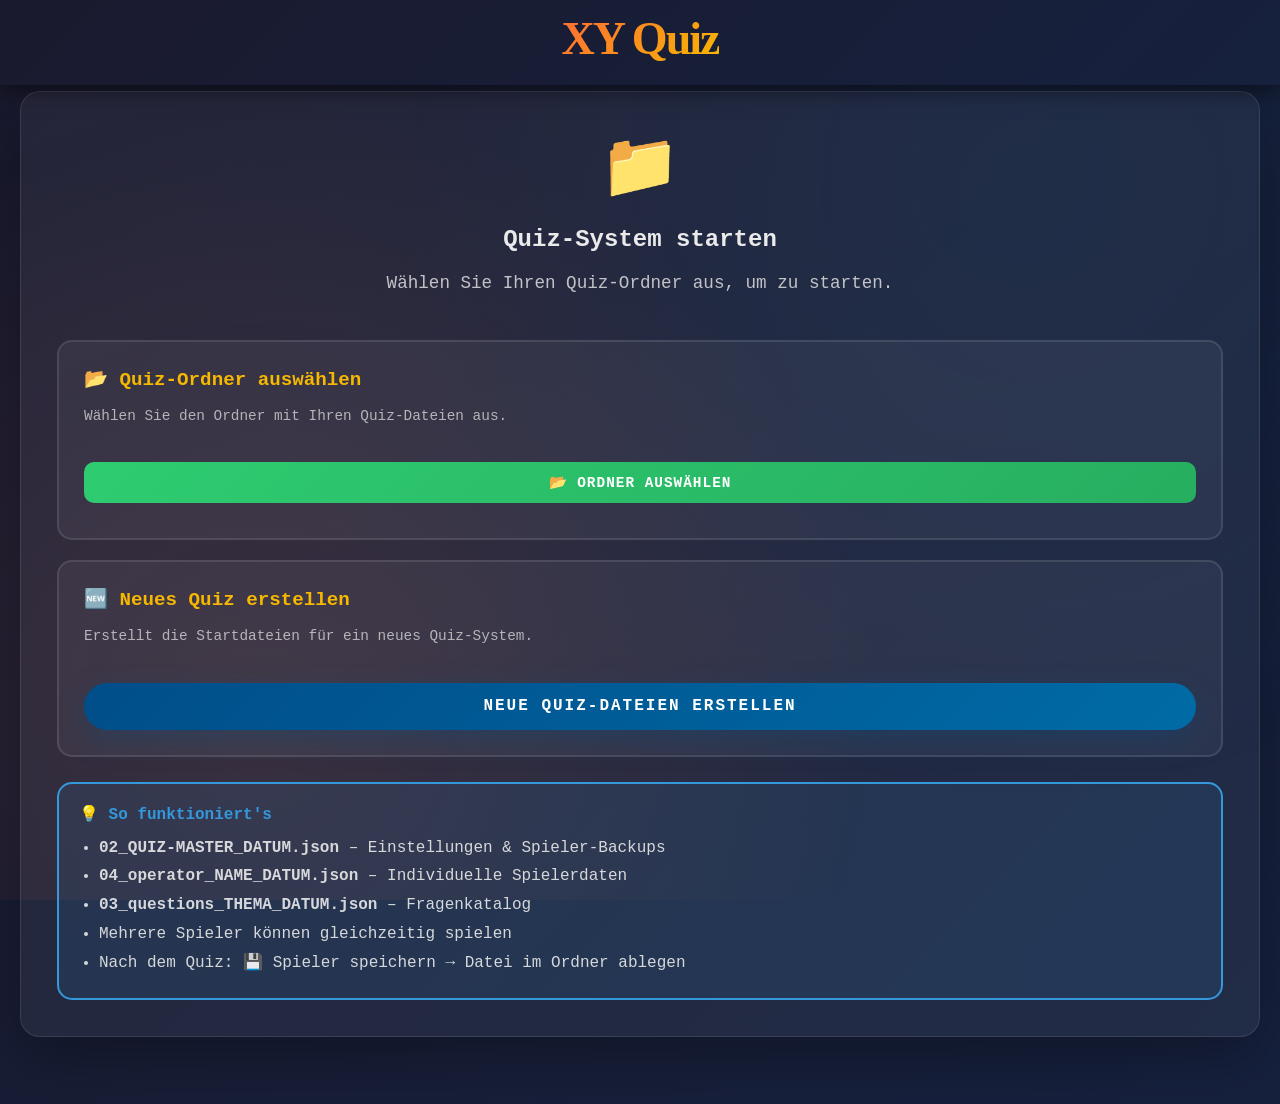
==== commit 5a98c64e: "Feature: Fokus-Quiz, Forge-Sicherung und Spieler-Dateien aufräumen Fokus-Quiz (js/13-plugin-focus-qu" ====
--- a/index.html
+++ b/index.html
@@ -137,7 +137,7 @@
         <p>Neben dem klassischen Quiz gibt es 5 Mini-Games, die als Belohnung oder eigener Spielmodus verfügbar sind. XP aus Mini-Games sind ein netter Bonus, aber nicht die Hauptquelle – das Quiz bleibt zentral.</p>
         <h4>🎰 Glücksrad</h4><p>Wird automatisch nach einem Quiz angeboten, wenn genug Fragen richtig beantwortet wurden. Drehe das Rad für Bonus-XP – oder "Nochmal drehen" für eine zweite Chance. Auslöser und Höchstgewinn sind im Admin einstellbar.</p>
         <h4>⚡ Speed-Tap Reaktionstest</h4><p>Nach einer einstellbaren Anzahl von Quiz am selben Tag erscheint der Reaktionstest. Ein Ziel erscheint an zufälliger Position – so schnell wie möglich antippen! 5 Runden, und je schneller der Durchschnitt, desto mehr Bonus-XP. Unter 300ms = Top-Bonus.</p>
-        <h4>⚔️ Boss-Fight</h4><p>Nach einer Serie starker Quiz-Ergebnisse (>80%) wird ein Boss-Fight freigeschaltet. 5 verschiedene Bosse mit eigenen Angriffen: Timer-Verkürzung, Antworten vernebeln, Antworten mischen. Besiege den Boss durch richtige Antworten – aber Vorsicht, falsche Antworten kosten Leben!</p>
+        <h4>⚔️ Boss-Fight</h4><p>Nach einer Serie starker Quiz-Ergebnisse (>80%) wird ein Boss-Fight freigeschaltet. 5 verschiedene Bosse mit je zwei eigenen Angriffen: Antworten vernebeln, Antworten mischen, Selbstheilung, doppelter Schaden und mehr. Besiege den Boss durch richtige Antworten – aber Vorsicht, falsche Antworten kosten Leben!</p>
 
         <div style="text-align: center; margin-top: 25px;">
             <button class="btn" data-toggle-overlay="featuresOverlay" data-overlay-show="false">Verstanden!</button>
@@ -260,8 +260,11 @@
     <!-- Start Screen -->
     <div id="startScreen" class="screen">
         <div class="card">
-            <!-- Leaderboard Podium -->
-            <div id="leaderboard" class="leaderboard"></div>
+            <!-- Leaderboard Podium + Fokus-Quiz-Kreis (oben rechts, erst nach dem ersten Quiz des Tages) -->
+            <div class="leaderboard-wrap" id="leaderboardWrap">
+                <div class="focus-quiz-btn" id="focusQuizBtn" style="display:none" data-plugin="FocusQuizPlugin" data-action="start"></div>
+                <div id="leaderboard" class="leaderboard"></div>
+            </div>
             
             <h2 class="user-selection-title">Benutzer wählen</h2>
             <div class="user-select" id="userSelect"></div>
@@ -414,7 +417,7 @@
             </div>
             <div style="margin-top: 15px; text-align: center;">
                 <button class="btn btn-small btn-secondary" id="abandonQuizBtn" data-action="abandonQuiz" title="Quiz vorzeitig beenden (Esc)" style="padding:6px 18px;font-size:0.82rem;opacity:0.5;transition:opacity 0.2s;">✕ Beenden <span style="opacity: 0.6; font-size: 0.8em;">(Esc)</span></button>
-                <div id="quizQuestionIdInfo" style="margin-top:6px;font-size:0.7rem;opacity:0.25;color:var(--text);user-select:text;"></div>
+                <div id="quizQuestionIdInfo" style="margin-top:6px;font-size:0.82rem;opacity:0.65;color:var(--text);user-select:text;"></div>
             </div>
         </div>
     </div>
@@ -444,18 +447,11 @@
                         <div class="result-stat-label">Gesamt</div>
                     </div>
                 </div>
-                
-                <div style="background: rgba(247, 184, 1, 0.1); border: 2px solid var(--accent); 
-                            padding: 20px; border-radius: 15px; margin: 30px 0;">
-                    <strong style="color: var(--accent);">💾 Wichtig: Daten speichern!</strong>
-                    <p style="margin-top: 10px; opacity: 0.9;">
-                        Exportieren Sie jetzt Ihre Datendatei, um Ihre Ergebnisse zu sichern.
-                    </p>
-                </div>
-                
-                <div style="display: flex; gap: 15px; justify-content: center;">
-                    <button class="btn" data-action="exportAllDataAndContinue">💾 Daten Exportieren & Weiter</button>
-                    <button class="btn btn-secondary" data-action="restartQuiz">Neues Quiz</button>
+
+                <div id="nextGoalsContainer"></div>
+
+                <div style="display: flex; justify-content: center; margin-top: 20px;">
+                    <button class="btn" id="exportContinueBtn" data-action="exportAllDataAndContinue">💾 Daten Exportieren & Weiter <span style="opacity: 0.7; font-size: 0.85em;">(Enter ↵)</span></button>
                 </div>
             </div>
         </div>
@@ -514,18 +510,6 @@
                     <div style="font-size:0.75rem;opacity:0.5;margin-top:4px;">Steuert die Bildbreite relativ zur Quiz-Breite. Skaliert automatisch auf allen Bildschirmgrößen.</div>
                 </div>
 
-                <!-- ══════ CORE-FRAGEN ══════ -->
-                <div class="section-block">
-                    <div class="section-title">📌 CORE-Fragen</div>
-                    <div class="field-row">
-                        <span class="field-label">CORE-Anteil (1. Quiz/Tag)<span class="hint">0 = deaktiviert</span></span>
-                        <input type="range" id="corePercentInput" min="0" max="100" step="5" value="70"
-                               data-input="updateRangeDisplay" data-args='["corePercentValue", "%"]'>
-                        <span id="corePercentValue" style="font-weight:700;min-width:40px;font-size:0.9rem;">70%</span>
-                        <button class="btn-save" data-action="saveCorePercent">Speichern</button>
-                    </div>
-                </div>
-
                 <!-- ══════ SPACED REPETITION ══════ -->
                 <div class="section-block">
                     <div class="section-title">🔀 Fragen-Mischung (Spaced Repetition)</div>
@@ -641,12 +625,8 @@
                     <div class="sub-title">Engagement</div>
                     <div class="grid-2col">
                         <div class="field-row">
-                            <span class="field-label">Punkte/Quiz<span class="hint">Boost pro Quiz</span></span>
-                            <input type="number" id="leaderboardEngagementBoost" min="1" max="20" value="5">
-                        </div>
-                        <div class="field-row">
-                            <span class="field-label">Verfall/Tag<span class="hint">0.95 = 5%/Tag</span></span>
-                            <input type="number" id="leaderboardEngagementDecay" min="0.8" max="0.99" step="0.01" value="0.95">
+                            <span class="field-label">Ziel-Quiz/90 Tage<span class="hint">= 100% Engagement</span></span>
+                            <input type="number" id="leaderboardEngagementTarget" min="10" max="200" value="60">
                         </div>
                         <div class="field-row">
                             <span class="field-label">Min. Quiz f. Liste</span>
@@ -1243,9 +1223,6 @@
                 <div class="boss-hp-text" id="bossHpText">100 / 100</div>
             </div>
             <div class="boss-player-bar" id="bossPlayerHearts"></div>
-            <div class="boss-timer-bar" id="bossTimerBar" style="display: none;">
-                <div class="boss-timer-fill" id="bossTimerFill" style="width: 100%;"></div>
-            </div>
         </div>
         <div class="boss-effect-text" id="bossEffectText"></div>
         <div class="boss-question-card" id="bossQuestionCard">
--- a/css/00-base.css
+++ b/css/00-base.css
@@ -111,7 +111,6 @@
     top: 0;
     z-index: 100;
     background: linear-gradient(135deg, var(--bg-dark) 0%, var(--bg-light) 100%);
-    background-attachment: fixed;
     padding: 12px 16px 16px 16px;
     margin-left: calc(-50vw + 50%);
     width: 100vw;
@@ -150,7 +149,6 @@
 
 .card {
     background: var(--overlay-5);
-    backdrop-filter: blur(10px);
     border-radius: 20px;
     padding: 36px;
     box-shadow: 0 20px 60px var(--shadow-30);
@@ -168,7 +166,7 @@
     font-weight: 700;
     border-radius: 50px;
     cursor: pointer;
-    transition: all 0.3s ease;
+    transition: transform 0.3s ease, box-shadow 0.3s ease;
     font-family: 'Courier New', Courier, monospace;
     text-transform: uppercase;
     letter-spacing: 2px;
@@ -208,7 +206,7 @@
     color: var(--text);
     font-family: 'Courier New', Courier, monospace;
     font-size: 1rem;
-    transition: all 0.3s ease;
+    transition: border-color 0.3s ease, background 0.3s ease;
 }
 
 input:focus, select:focus, textarea:focus {
--- a/css/01-screens.css
+++ b/css/01-screens.css
@@ -1,4 +1,36 @@
 /* 01-screens.css - User Selection, Quiz, Results, Admin Nav */
+
+.file-input-wrapper {
+    position: relative;
+    overflow: hidden;
+    display: inline-block;
+    width: 100%;
+}
+
+.file-input-wrapper input[type=file] {
+    position: absolute;
+    left: -9999px;
+}
+
+.file-input-label {
+    display: block;
+    padding: 12px 24px;
+    background: linear-gradient(135deg, var(--correct), #27AE60);
+    color: white;
+    text-align: center;
+    border-radius: 10px;
+    cursor: pointer;
+    font-weight: 700;
+    transition: all 0.3s ease;
+    text-transform: uppercase;
+    font-size: 0.9rem;
+    letter-spacing: 1px;
+}
+
+.file-input-label:hover {
+    transform: translateY(-2px);
+    box-shadow: 0 5px 20px rgba(46, 204, 113, 0.4);
+}
 .user-select {
     display: grid;
     grid-template-columns: repeat(5, 1fr);
@@ -34,7 +66,7 @@
     padding: 15.75px;
     border-radius: 15px;
     cursor: pointer;
-    transition: all 0.3s ease;
+    transition: background 0.3s ease, transform 0.3s ease;
     border: 2px solid var(--overlay-10);
     text-align: center;
     position: relative;
@@ -174,6 +206,10 @@
     bottom: 0;
     left: 0;
     background: linear-gradient(90deg, transparent, var(--overlay-30), transparent);
+    transform: translateX(-100%);
+}
+
+.user-card:hover .user-xp-fill::after {
     animation: shimmer 2s infinite;
 }
 
@@ -396,6 +432,9 @@
     background: rgba(231, 76, 60, 0.2);
 }
 
+.text-answer-input.correct  { background: rgba(46, 204, 113, 0.2); border-color: var(--correct); }
+.text-answer-input.incorrect { background: rgba(231, 76, 60, 0.2);  border-color: var(--incorrect); }
+
 .answer-btn:disabled {
     cursor: not-allowed;
     opacity: 0.6;
--- a/css/02-admin.css
+++ b/css/02-admin.css
@@ -197,389 +197,6 @@
     font-size: 1.2rem;
 }
 
-.leaderboard {
-    margin-bottom: 50px;
-    padding: 20px 0 40px 0;
-    background: transparent;
-    border-radius: 0;
-    border: none;
-}
-
-.leaderboard-title {
-    display: none;
-}
-
-.podium {
-    display: flex;
-    align-items: flex-end;
-    justify-content: center;
-    gap: 20px;
-    margin-bottom: 30px;
-    min-height: 350px;
-}
-
-.podium-place {
-    flex: 1;
-    max-width: 250px;
-    display: flex;
-    flex-direction: column;
-    align-items: center;
-    animation: podiumRise 0.8s ease-out;
-}
-
-.podium-place.first {
-    animation-delay: 0.2s;
-}
-
-.podium-place.second {
-    animation-delay: 0s;
-}
-
-.podium-place.third {
-    animation-delay: 0.1s;
-}
-
-@keyframes podiumRise {
-    from {
-        opacity: 0;
-        transform: translateY(50px);
-    }
-    to {
-        opacity: 1;
-        transform: translateY(0);
-    }
-}
-
-.podium-rank {
-    font-size: 3rem;
-    font-weight: 800;
-    margin-top: -10px;
-    margin-bottom: 10px;
-    text-shadow: 0 5px 20px var(--shadow-30);
-}
-
-.podium-place.first .podium-rank {
-    color: #FFD700;
-    font-size: 3.5rem;
-}
-
-.podium-place.second .podium-rank {
-    color: #C0C0C0;
-}
-
-.podium-place.third .podium-rank {
-    color: #CD7F32;
-}
-
-.podium-avatar {
-    width: 168px;
-    height: 168px;
-    border-radius: 50%;
-    background: linear-gradient(135deg, var(--primary), var(--accent));
-    display: flex;
-    align-items: center;
-    justify-content: center;
-    font-size: 4.2rem;
-    font-weight: 800;
-    color: white;
-    margin-bottom: 20px;
-    box-shadow: 0 10px 40px var(--shadow-40);
-    border: 5px solid var(--overlay-20);
-    position: relative;
-    overflow: visible;
-}
-
-
-.podium-avatar img {
-    position: absolute;
-    top: 0;
-    left: 0;
-    width: 100%;
-    height: 100%;
-    object-fit: cover;
-    border-radius: 50%;
-    z-index: 1;
-    clip-path: circle(50%);
-}
-
-.podium-place.first .podium-avatar {
-    width: 196px;
-    height: 196px;
-    font-size: 5rem;
-    border-color: #FFD700;
-    box-shadow: 0 15px 50px rgba(255, 215, 0, 0.4);
-}
-
-.podium-avatar::after {
-    content: '👑';
-    position: absolute;
-    top: -38px;
-    left: 50%;
-    transform: translateX(-50%);
-    font-size: 2.5rem;
-    display: none;
-    z-index: 10;
-    filter: drop-shadow(0 2px 4px rgba(0,0,0,0.5));
-}
-
-.podium-place.first .podium-avatar::after {
-    display: block;
-}
-
-.podium-user-name {
-    font-size: 1.3rem;
-    font-weight: 700;
-    margin-bottom: 5px;
-    text-align: center;
-    color: #000000;
-}
-
-.podium-score {
-    font-size: 1.1rem;
-    font-weight: 800;
-    text-align: center;
-    color: var(--accent);
-    background: var(--shadow-50);
-    padding: 5px 15px;
-    border-radius: 20px;
-    margin: 0 auto 10px auto;
-    display: block;
-    width: fit-content;
-}
-
-
-.podium-place.rank-up .podium-base {
-    border: 3px solid var(--accent);
-}
-
-
-.podium-place.rank-down .podium-base {
-    border: 3px solid var(--secondary);
-}
-
-
-.rank-change-indicator {
-    font-size: 0.8rem;
-    margin-left: 5px;
-}
-
-.rank-change-indicator.up {
-    color: #2ecc71;
-}
-
-.rank-change-indicator.down {
-    color: #e74c3c;
-}
-
-.podium-stats {
-    background: var(--overlay-8);
-    padding: 20px;
-    border-radius: 15px;
-    width: 100%;
-    margin-top: 10px;
-}
-
-.podium-stat-item {
-    display: flex;
-    justify-content: space-between;
-    margin: 8px 0;
-    font-size: 0.95rem;
-    color: #000000;
-}
-
-.podium-stat-label {
-    opacity: 0.7;
-    color: #000000;
-}
-
-.podium-stat-value {
-    font-weight: 700;
-    color: #000000;
-}
-
-.podium-base {
-    background: linear-gradient(135deg, var(--secondary), #006BA6);
-    padding: 30px 20px 20px 20px;
-    border-radius: 10px;
-    box-shadow: 0 10px 30px var(--shadow-30);
-    width: 100%;
-    margin-top: auto;
-    position: relative;
-    overflow: hidden;
-}
-
-.podium-base::before {
-    content: '';
-    position: absolute;
-    top: 0;
-    left: 0;
-    right: 0;
-    height: 3px;
-    background: linear-gradient(90deg, transparent, var(--accent), transparent);
-}
-
-
-.podium-base::after {
-    content: '';
-    position: absolute;
-    bottom: 0;
-    left: 0;
-    width: var(--xp-progress, 0%);
-    height: 8px;
-    background: #FF5F15;
-    border-radius: 0 4px 0 0;
-}
-
-.podium-place.first .podium-base {
-    padding-top: 60px;
-    background: linear-gradient(135deg, #FFD700, #FFA500);
-}
-
-.podium-place.second .podium-base {
-    padding-top: 40px;
-    background: linear-gradient(135deg, #C0C0C0, #A8A8A8);
-}
-
-.podium-place.third .podium-base {
-    padding-top: 30px;
-    background: linear-gradient(135deg, #CD7F32, #B87333);
-}
-
-.podium-position {
-    text-align: center;
-    font-size: 1.5rem;
-    font-weight: 800;
-    color: #000000;
-    text-transform: uppercase;
-    letter-spacing: 2px;
-    margin-bottom: 15px;
-}
-
-
-.runners-up {
-    margin-top: 30px;
-    display: grid;
-    grid-template-columns: repeat(3, 1fr);
-    gap: 15px;
-}
-
-@media (max-width: 1024px) {
-    .runners-up {
-        grid-template-columns: repeat(2, 1fr);
-    }
-}
-
-@media (max-width: 600px) {
-    .runners-up {
-        grid-template-columns: 1fr;
-    }
-}
-
-.runner-up-item {
-    display: flex;
-    align-items: center;
-    gap: 15px;
-    background: var(--overlay-8);
-    padding: 12px 20px;
-    border-radius: 15px;
-    border: 2px solid var(--overlay-10);
-    transition: all 0.2s ease;
-    position: relative;
-    overflow: hidden;
-}
-
-
-.runner-up-item::before {
-    content: '';
-    position: absolute;
-    top: 0;
-    left: 0;
-    height: 100%;
-    width: var(--xp-progress, 0%);
-    border: 2px solid #FF5F15;
-    border-right: none;
-    border-radius: 15px 0 0 15px;
-    box-sizing: border-box;
-    pointer-events: none;
-}
-
-.runner-up-item::after {
-    content: '';
-    position: absolute;
-    top: 0;
-    left: var(--xp-progress, 0%);
-    height: 100%;
-    width: calc(100% - var(--xp-progress, 0%));
-    border: 2px solid var(--overlay-10);
-    border-left: none;
-    border-radius: 0 15px 15px 0;
-    box-sizing: border-box;
-    pointer-events: none;
-}
-
-.runner-up-item:hover {
-    background: var(--overlay-12);
-    transform: translateX(5px);
-}
-
-.runner-up-rank {
-    font-size: 1.5rem;
-    font-weight: 800;
-    color: var(--accent);
-    min-width: 45px;
-}
-
-.runner-up-avatar {
-    width: 80px;
-    height: 80px;
-    border-radius: 50%;
-    display: flex;
-    align-items: center;
-    justify-content: center;
-    font-size: 2.2rem;
-    flex-shrink: 0;
-    border: 2px solid var(--overlay-20);
-}
-
-.runner-up-avatar img {
-    width: 100%;
-    height: 100%;
-    object-fit: cover;
-    border-radius: 50%;
-}
-
-.runner-up-name {
-    font-size: 1.1rem;
-    font-weight: 700;
-    color: var(--text);
-    min-width: 100px;
-}
-
-.runner-up-center {
-    display: flex;
-    flex-direction: column;
-    justify-content: center;
-    gap: 2px;
-    flex: 1;
-    min-width: 0;
-}
-
-.runner-up-details {
-    display: flex;
-    gap: 15px;
-    font-size: 0.85rem;
-    opacity: 0.7;
-}
-
-.runner-up-details span {
-    white-space: nowrap;
-}
-
-.runner-up-score {
-    font-weight: 800;
-    color: var(--accent);
-    white-space: nowrap;
-}
 
 .user-selection-title {
     font-size: 1.5rem;
@@ -597,7 +214,6 @@
     width: 100%;
     height: 100%;
     background: rgba(0, 0, 0, 0.8);
-    backdrop-filter: blur(10px);
     z-index: 1000;
     justify-content: center;
     align-items: center;
@@ -914,37 +530,7 @@
     gap: 10px;
 }
 
-.file-input-wrapper {
-    position: relative;
-    overflow: hidden;
-    display: inline-block;
-    width: 100%;
-}
-
-.file-input-wrapper input[type=file] {
-    position: absolute;
-    left: -9999px;
-}
-
-.file-input-label {
-    display: block;
-    padding: 12px 24px;
-    background: linear-gradient(135deg, var(--correct), #27AE60);
-    color: white;
-    text-align: center;
-    border-radius: 10px;
-    cursor: pointer;
-    font-weight: 700;
-    transition: all 0.3s ease;
-    text-transform: uppercase;
-    font-size: 0.9rem;
-    letter-spacing: 1px;
-}
-
-.file-input-label:hover {
-    transform: translateY(-2px);
-    box-shadow: 0 5px 20px rgba(46, 204, 113, 0.4);
-}
+/* file-input-wrapper → 01-screens.css (Lean-kritisch) */
 
 .btn-export {
     background: linear-gradient(135deg, var(--primary), var(--accent));
--- a/css/03-plugins.css
+++ b/css/03-plugins.css
@@ -4,9 +4,8 @@
     top: var(--sidebar-top, 120px);
     z-index: 50;
     padding: 14px 10px;
-    background: rgba(26, 26, 46, 0.95);
+    background: rgb(26, 26, 46);
     border-radius: 20px;
-    backdrop-filter: blur(10px);
     border: 1px solid var(--overlay-10);
     max-height: calc(100vh - var(--sidebar-top, 120px) - 10px);
     overflow-y: auto;
@@ -215,6 +214,11 @@
     cursor: pointer;
     transition: all 0.3s ease;
     position: relative;
+    color: white;
+}
+.badge-icon-wrap {
+    pointer-events: none;
+    line-height: 1;
 }
 
 .badge-item:last-child {
@@ -250,31 +254,31 @@
 
 
 .badge-gray {
-    background: linear-gradient(135deg, #5a5a5a, #3a3a3a);
+    background: linear-gradient(135deg, #2a2a2a, #1a1a1a);
     border: 2px solid #6a6a6a;
     box-shadow: 0 4px 15px rgba(90, 90, 90, 0.3);
 }
 
 .badge-green {
-    background: linear-gradient(135deg, #27ae60, #1e8449);
+    background: linear-gradient(135deg, #1a2e22, #111d17);
     border: 2px solid #2ecc71;
     box-shadow: 0 4px 15px rgba(46, 204, 113, 0.4);
 }
 
 .badge-blue {
-    background: linear-gradient(135deg, #3498db, #2980b9);
+    background: linear-gradient(135deg, #0f2033, #091525);
     border: 2px solid #5dade2;
     box-shadow: 0 4px 15px rgba(52, 152, 219, 0.4);
 }
 
 .badge-purple {
-    background: linear-gradient(135deg, #9b59b6, #8e44ad);
+    background: linear-gradient(135deg, #1e1028, #140b1c);
     border: 2px solid #bb8fce;
     box-shadow: 0 4px 15px rgba(155, 89, 182, 0.4);
 }
 
 .badge-gold {
-    background: linear-gradient(135deg, #f39c12, #d68910);
+    background: linear-gradient(135deg, #2a1f00, #1a1300);
     border: 2px solid #f7dc6f;
     box-shadow: 0 4px 20px rgba(243, 156, 18, 0.5);
 }
@@ -450,7 +454,6 @@
     height: 50px;
     border: 1px solid rgba(255,255,255,0.15);
     background: rgba(26, 26, 46, 0.92);
-    backdrop-filter: blur(10px);
     color: white;
     cursor: pointer;
     font-size: 1.1rem;
@@ -785,6 +788,14 @@
 }
 .boss-sprite.hit { animation: bossHit 0.5s ease-out; }
 .boss-sprite.attacking { animation: bossAttack 0.6s ease-out; }
+.boss-ability-chip { display:inline-flex;flex-direction:column;align-items:center;background:rgba(0,0,0,0.35);border:1px solid rgba(255,255,255,0.15);border-radius:10px;padding:5px 10px;font-size:0.78rem;cursor:default;transition:border-color .3s,background .3s; }
+.boss-ability-chip .chip-name { font-weight:700; }
+.boss-ability-chip .chip-desc { opacity:0.65;font-size:0.7rem;margin-top:2px;text-align:center; }
+@keyframes abilityPulse {
+    0%,100% { box-shadow: 0 0 0 0 transparent; }
+    50%      { box-shadow: 0 0 0 6px var(--pulse-color); }
+}
+.boss-ability-chip.active { animation: abilityPulse 0.7s ease-in-out 3; border-width:2px; }
 .boss-hp-bar {
     width: 100%; height: 28px; background: rgba(255,255,255,0.1);
     border-radius: 14px; overflow: hidden; margin: 10px 0;
@@ -827,16 +838,6 @@
     text-align: center; font-weight: 700; font-size: 1.1rem;
     margin: 10px 0; min-height: 30px;
 }
-.boss-timer-bar {
-    width: 100%; height: 6px; background: rgba(255,255,255,0.1);
-    border-radius: 3px; margin: 8px 0; overflow: hidden;
-}
-.boss-timer-fill {
-    height: 100%; background: var(--accent); transition: width 0.1s linear;
-    border-radius: 3px;
-}
-
-
 .plugin-grid { display: grid; grid-template-columns: repeat(auto-fill, minmax(280px, 1fr)); gap: 16px; margin-top: 20px; }
 .plugin-card { background: rgba(255,255,255,0.05); border: 2px solid rgba(255,255,255,0.12); border-radius: 14px; padding: 18px; transition: all 0.3s; position: relative; }
 .plugin-card:hover { border-color: rgba(255,255,255,0.25); background: rgba(255,255,255,0.07); }
@@ -853,3 +854,573 @@
 .plugin-card-required { font-size: 0.72rem; color: var(--secondary); font-weight: 600; margin-top: 6px; }
 .plugin-category-section { margin-bottom: 30px; }
 .plugin-category-title { font-size: 1.15rem; font-weight: 700; margin-bottom: 6px; color: var(--accent); }
+
+
+/* === Leaderboard & Podium (verschoben aus 02-admin.css) === */
+.leaderboard {
+    margin-bottom: 50px;
+    padding: 20px 0 40px 0;
+    background: transparent;
+    border-radius: 0;
+    border: none;
+}
+
+.leaderboard-title {
+    display: none;
+}
+
+.podium {
+    display: flex;
+    align-items: flex-end;
+    justify-content: center;
+    gap: 20px;
+    margin-bottom: 30px;
+    min-height: 350px;
+}
+
+.podium-place {
+    flex: 1;
+    max-width: 250px;
+    display: flex;
+    flex-direction: column;
+    align-items: center;
+    animation: podiumRise 0.8s ease-out;
+}
+
+.podium-place.first {
+    animation-delay: 0.2s;
+}
+
+.podium-place.second {
+    animation-delay: 0s;
+}
+
+.podium-place.third {
+    animation-delay: 0.1s;
+}
+
+@keyframes podiumRise {
+    from {
+        opacity: 0;
+        transform: translateY(50px);
+    }
+    to {
+        opacity: 1;
+        transform: translateY(0);
+    }
+}
+
+.podium-rank {
+    font-size: 3rem;
+    font-weight: 800;
+    margin-top: -10px;
+    margin-bottom: 10px;
+    text-shadow: 0 5px 20px var(--shadow-30);
+}
+
+.podium-place.first .podium-rank {
+    color: #FFD700;
+    font-size: 3.5rem;
+}
+
+.podium-place.second .podium-rank {
+    color: #C0C0C0;
+}
+
+.podium-place.third .podium-rank {
+    color: #CD7F32;
+}
+
+.podium-avatar {
+    width: 168px;
+    height: 168px;
+    border-radius: 50%;
+    background: linear-gradient(135deg, var(--primary), var(--accent));
+    display: flex;
+    align-items: center;
+    justify-content: center;
+    font-size: 4.2rem;
+    font-weight: 800;
+    color: white;
+    margin-bottom: 20px;
+    box-shadow: 0 10px 40px var(--shadow-40);
+    border: 5px solid var(--overlay-20);
+    position: relative;
+    overflow: visible;
+}
+
+
+.podium-avatar img {
+    position: absolute;
+    top: 0;
+    left: 0;
+    width: 100%;
+    height: 100%;
+    object-fit: cover;
+    border-radius: 50%;
+    z-index: 1;
+    clip-path: circle(50%);
+}
+
+.podium-place.first .podium-avatar {
+    width: 196px;
+    height: 196px;
+    font-size: 5rem;
+    border-color: #FFD700;
+    box-shadow: 0 15px 50px rgba(255, 215, 0, 0.4);
+}
+
+.podium-avatar::after {
+    content: '👑';
+    position: absolute;
+    top: -38px;
+    left: 50%;
+    transform: translateX(-50%);
+    font-size: 2.5rem;
+    display: none;
+    z-index: 10;
+    filter: drop-shadow(0 2px 4px rgba(0,0,0,0.5));
+}
+
+.podium-place.first .podium-avatar::after {
+    display: block;
+}
+
+.podium-user-name {
+    font-size: 1.3rem;
+    font-weight: 700;
+    margin-bottom: 5px;
+    text-align: center;
+    color: #000000;
+}
+
+.podium-score {
+    font-size: 1.1rem;
+    font-weight: 800;
+    text-align: center;
+    color: var(--accent);
+    background: var(--shadow-50);
+    padding: 5px 15px;
+    border-radius: 20px;
+    margin: 0 auto 10px auto;
+    display: block;
+    width: fit-content;
+}
+
+
+.podium-place.rank-up .podium-base {
+    border: 3px solid var(--accent);
+}
+
+
+.podium-place.rank-down .podium-base {
+    border: 3px solid var(--secondary);
+}
+
+
+.rank-change-indicator {
+    font-size: 0.8rem;
+    margin-left: 5px;
+}
+
+.rank-change-indicator.up {
+    color: #2ecc71;
+}
+
+.rank-change-indicator.down {
+    color: #e74c3c;
+}
+
+.podium-stats {
+    background: var(--overlay-8);
+    padding: 20px;
+    border-radius: 15px;
+    width: 100%;
+    margin-top: 10px;
+}
+
+.podium-stat-item {
+    display: flex;
+    justify-content: space-between;
+    margin: 8px 0;
+    font-size: 0.95rem;
+    color: #000000;
+}
+
+.podium-stat-label {
+    opacity: 0.7;
+    color: #000000;
+}
+
+.podium-stat-value {
+    font-weight: 700;
+    color: #000000;
+}
+
+.podium-base {
+    background: linear-gradient(135deg, var(--secondary), #006BA6);
+    padding: 30px 20px 20px 20px;
+    border-radius: 10px;
+    box-shadow: 0 10px 30px var(--shadow-30);
+    width: 100%;
+    margin-top: auto;
+    position: relative;
+    overflow: hidden;
+}
+
+.podium-base::before {
+    content: '';
+    position: absolute;
+    top: 0;
+    left: 0;
+    right: 0;
+    height: 3px;
+    background: linear-gradient(90deg, transparent, var(--accent), transparent);
+}
+
+
+.podium-base::after {
+    content: '';
+    position: absolute;
+    bottom: 0;
+    left: 0;
+    width: var(--xp-progress, 0%);
+    height: 8px;
+    background: #FF5F15;
+    border-radius: 0 4px 0 0;
+}
+
+.podium-place.first .podium-base {
+    padding-top: 60px;
+    background: linear-gradient(135deg, #FFD700, #FFA500);
+}
+
+.podium-place.second .podium-base {
+    padding-top: 40px;
+    background: linear-gradient(135deg, #C0C0C0, #A8A8A8);
+}
+
+.podium-place.third .podium-base {
+    padding-top: 30px;
+    background: linear-gradient(135deg, #CD7F32, #B87333);
+}
+
+.podium-position {
+    text-align: center;
+    font-size: 1.5rem;
+    font-weight: 800;
+    color: #000000;
+    text-transform: uppercase;
+    letter-spacing: 2px;
+    margin-bottom: 15px;
+}
+
+
+.runners-up {
+    margin-top: 30px;
+    display: grid;
+    grid-template-columns: repeat(3, 1fr);
+    gap: 15px;
+}
+
+@media (max-width: 1024px) {
+    .runners-up {
+        grid-template-columns: repeat(2, 1fr);
+    }
+}
+
+@media (max-width: 600px) {
+    .runners-up {
+        grid-template-columns: 1fr;
+    }
+}
+
+.runner-up-item {
+    display: flex;
+    align-items: center;
+    gap: 15px;
+    background: var(--overlay-8);
+    padding: 12px 20px;
+    border-radius: 15px;
+    border: 2px solid var(--overlay-10);
+    transition: all 0.2s ease;
+    position: relative;
+    overflow: hidden;
+}
+
+
+.runner-up-item::before {
+    content: '';
+    position: absolute;
+    top: 0;
+    left: 0;
+    height: 100%;
+    width: var(--xp-progress, 0%);
+    border: 2px solid #FF5F15;
+    border-right: none;
+    border-radius: 15px 0 0 15px;
+    box-sizing: border-box;
+    pointer-events: none;
+}
+
+.runner-up-item::after {
+    content: '';
+    position: absolute;
+    top: 0;
+    left: var(--xp-progress, 0%);
+    height: 100%;
+    width: calc(100% - var(--xp-progress, 0%));
+    border: 2px solid var(--overlay-10);
+    border-left: none;
+    border-radius: 0 15px 15px 0;
+    box-sizing: border-box;
+    pointer-events: none;
+}
+
+.runner-up-item:hover {
+    background: var(--overlay-12);
+    transform: translateX(5px);
+}
+
+.runner-up-rank {
+    font-size: 1.5rem;
+    font-weight: 800;
+    color: var(--accent);
+    min-width: 45px;
+}
+
+.runner-up-avatar {
+    width: 80px;
+    height: 80px;
+    border-radius: 50%;
+    display: flex;
+    align-items: center;
+    justify-content: center;
+    font-size: 2.2rem;
+    flex-shrink: 0;
+    border: 2px solid var(--overlay-20);
+}
+
+.runner-up-avatar img {
+    width: 100%;
+    height: 100%;
+    object-fit: cover;
+    border-radius: 50%;
+}
+
+.runner-up-name {
+    font-size: 1.1rem;
+    font-weight: 700;
+    color: var(--text);
+    min-width: 100px;
+}
+
+.runner-up-center {
+    display: flex;
+    flex-direction: column;
+    justify-content: center;
+    gap: 2px;
+    flex: 1;
+    min-width: 0;
+}
+
+.runner-up-details {
+    display: flex;
+    gap: 15px;
+    font-size: 0.85rem;
+    opacity: 0.7;
+}
+
+.runner-up-details span {
+    white-space: nowrap;
+}
+
+.runner-up-score {
+    font-weight: 800;
+    color: var(--accent);
+    white-space: nowrap;
+}
+
+/* === Nächste Ziele (Results Screen) === */
+.next-goals-section {
+    margin: 20px auto;
+    padding: 18px 22px;
+    background: rgba(255,255,255,0.04);
+    border-radius: 14px;
+    border: 1px solid rgba(255,255,255,0.08);
+    text-align: left;
+}
+.next-goals-title {
+    font-weight: 700;
+    font-size: 1rem;
+    margin-bottom: 14px;
+    opacity: 0.85;
+    text-align: center;
+}
+.next-goal-item {
+    margin-bottom: 12px;
+}
+.next-goal-item:last-child { margin-bottom: 0; }
+.next-goal-header {
+    display: flex;
+    justify-content: space-between;
+    align-items: center;
+    font-size: 0.96rem;
+    margin-bottom: 4px;
+}
+.next-goal-detail {
+    opacity: 0.55;
+    font-size: 0.88rem;
+}
+.next-goal-bar {
+    height: 5px;
+    background: rgba(255,255,255,0.1);
+    border-radius: 3px;
+    overflow: hidden;
+}
+.next-goal-fill {
+    height: 100%;
+    background: var(--accent);
+    border-radius: 3px;
+    transition: width 0.7s ease;
+}
+
+.xp-nb-track {
+    height: 6px;
+    background: rgba(255,255,255,0.1);
+    border-radius: 3px;
+    position: relative;
+    margin-top: 6px;
+}
+.xp-nb-fill {
+    height: 100%;
+    background: linear-gradient(90deg, rgba(247,184,1,0.3), var(--accent));
+    border-radius: 3px;
+    transition: width 0.7s ease;
+}
+.xp-nb-dot {
+    position: absolute;
+    top: 50%;
+    transform: translate(-50%, -50%);
+    width: 11px;
+    height: 11px;
+    background: var(--accent);
+    border-radius: 50%;
+    border: 2px solid rgba(0,0,0,0.5);
+    transition: left 0.7s ease;
+}
+.xp-nb-labels {
+    position: relative;
+    height: 2.4rem;
+    margin-top: 3px;
+    font-size: 0.68rem;
+}
+.xp-nb-label {
+    position: absolute;
+    line-height: 1.3;
+    top: 0;
+}
+.xp-nb-label-left  { left: 0; text-align: left; }
+.xp-nb-label-right { right: 0; text-align: right; }
+.xp-nb-name  { opacity: 0.85; font-weight: 600; white-space: nowrap; }
+.xp-nb-xp    { opacity: 0.45; font-size: 0.6rem; }
+.xp-nb-first { opacity: 0.55; font-size: 0.65rem; top: 0.3rem; }
+.xp-nb-gap {
+    position: absolute;
+    top: 0.25rem;
+    transform: translateX(-50%);
+    font-size: 0.62rem;
+    opacity: 0.5;
+    white-space: nowrap;
+}
+
+/* ── Fokus-Quiz-Kreis (FocusQuizPlugin) ───────────────────────────────────
+   Sitzt oben rechts neben der Siegertreppe, Größe wie die Podium-Avatare (168px).
+   Position von der Mitte aus gerechnet (Treppe mit 3 Plätzen ist max. 790px breit,
+   also 395px je Seite + 30px Abstand) — NICHT am rechten Kartenrand, sonst liegt
+   der Kreis unter der Fähigkeiten-Leiste (≤1700px am Bildschirmrand, 180px breit).
+   Bewusst ohne Endlos-Animation/Blur — Live-Rechner sind schwach. */
+.leaderboard-wrap {
+    position: relative;
+}
+.leaderboard-wrap.has-focus {
+    min-height: 270px;   /* Platz für den Kreis, falls die Treppe leer ist */
+}
+.focus-quiz-btn {
+    position: absolute;
+    top: 20px;
+    left: calc(50% + 425px);
+    z-index: 2;
+    width: 180px;
+    flex-direction: column;
+    align-items: center;
+    gap: 10px;
+    cursor: pointer;
+    animation: podiumRise 0.8s ease-out;
+}
+.focus-circle {
+    width: 168px;
+    height: 168px;
+    border-radius: 50%;
+    display: flex;
+    align-items: center;
+    justify-content: center;
+    background: radial-gradient(circle at 35% 30%, #1abc9c, #16a085 45%, #1f3a7a);
+    border: 5px solid var(--overlay-20);
+    box-shadow: 0 10px 40px var(--shadow-40);
+    box-sizing: border-box;
+    transition: transform 0.2s ease, box-shadow 0.2s ease;
+}
+.focus-circle svg {
+    width: 70%;
+    height: 70%;
+}
+.focus-quiz-btn:hover .focus-circle {
+    transform: scale(1.05);
+    box-shadow: 0 15px 50px rgba(26, 188, 156, 0.45);
+}
+.focus-caption {
+    display: flex;
+    flex-direction: column;
+    align-items: center;
+    text-align: center;
+    line-height: 1.3;
+    color: white;
+}
+.focus-caption strong {
+    font-size: 1.05rem;
+}
+.focus-caption span {
+    font-size: 0.82rem;
+    opacity: 0.8;
+    max-width: 180px;
+    overflow: hidden;
+    text-overflow: ellipsis;
+    white-space: nowrap;
+}
+.focus-quiz-btn.is-done .focus-circle {
+    border-color: #FFD700;
+    box-shadow: 0 15px 50px rgba(255, 215, 0, 0.35);
+}
+.focus-quiz-btn.is-limit {
+    cursor: default;
+}
+.focus-quiz-btn.is-limit .focus-circle {
+    filter: grayscale(1);
+    opacity: 0.5;
+}
+.focus-quiz-btn.is-limit:hover .focus-circle {
+    transform: none;
+    box-shadow: 0 10px 40px var(--shadow-40);
+}
+/* Unter 1600px passt der Kreis nicht mehr zwischen Treppe und rechte Seitenleiste
+   (Mitte + 425 + 180 ≤ Fensterbreite − 184) → mittig über die Treppe */
+@media (max-width: 1599px) {
+    .focus-quiz-btn {
+        position: static;
+        margin: 0 auto 10px;
+    }
+    .leaderboard-wrap.has-focus {
+        min-height: 0;
+    }
+}
